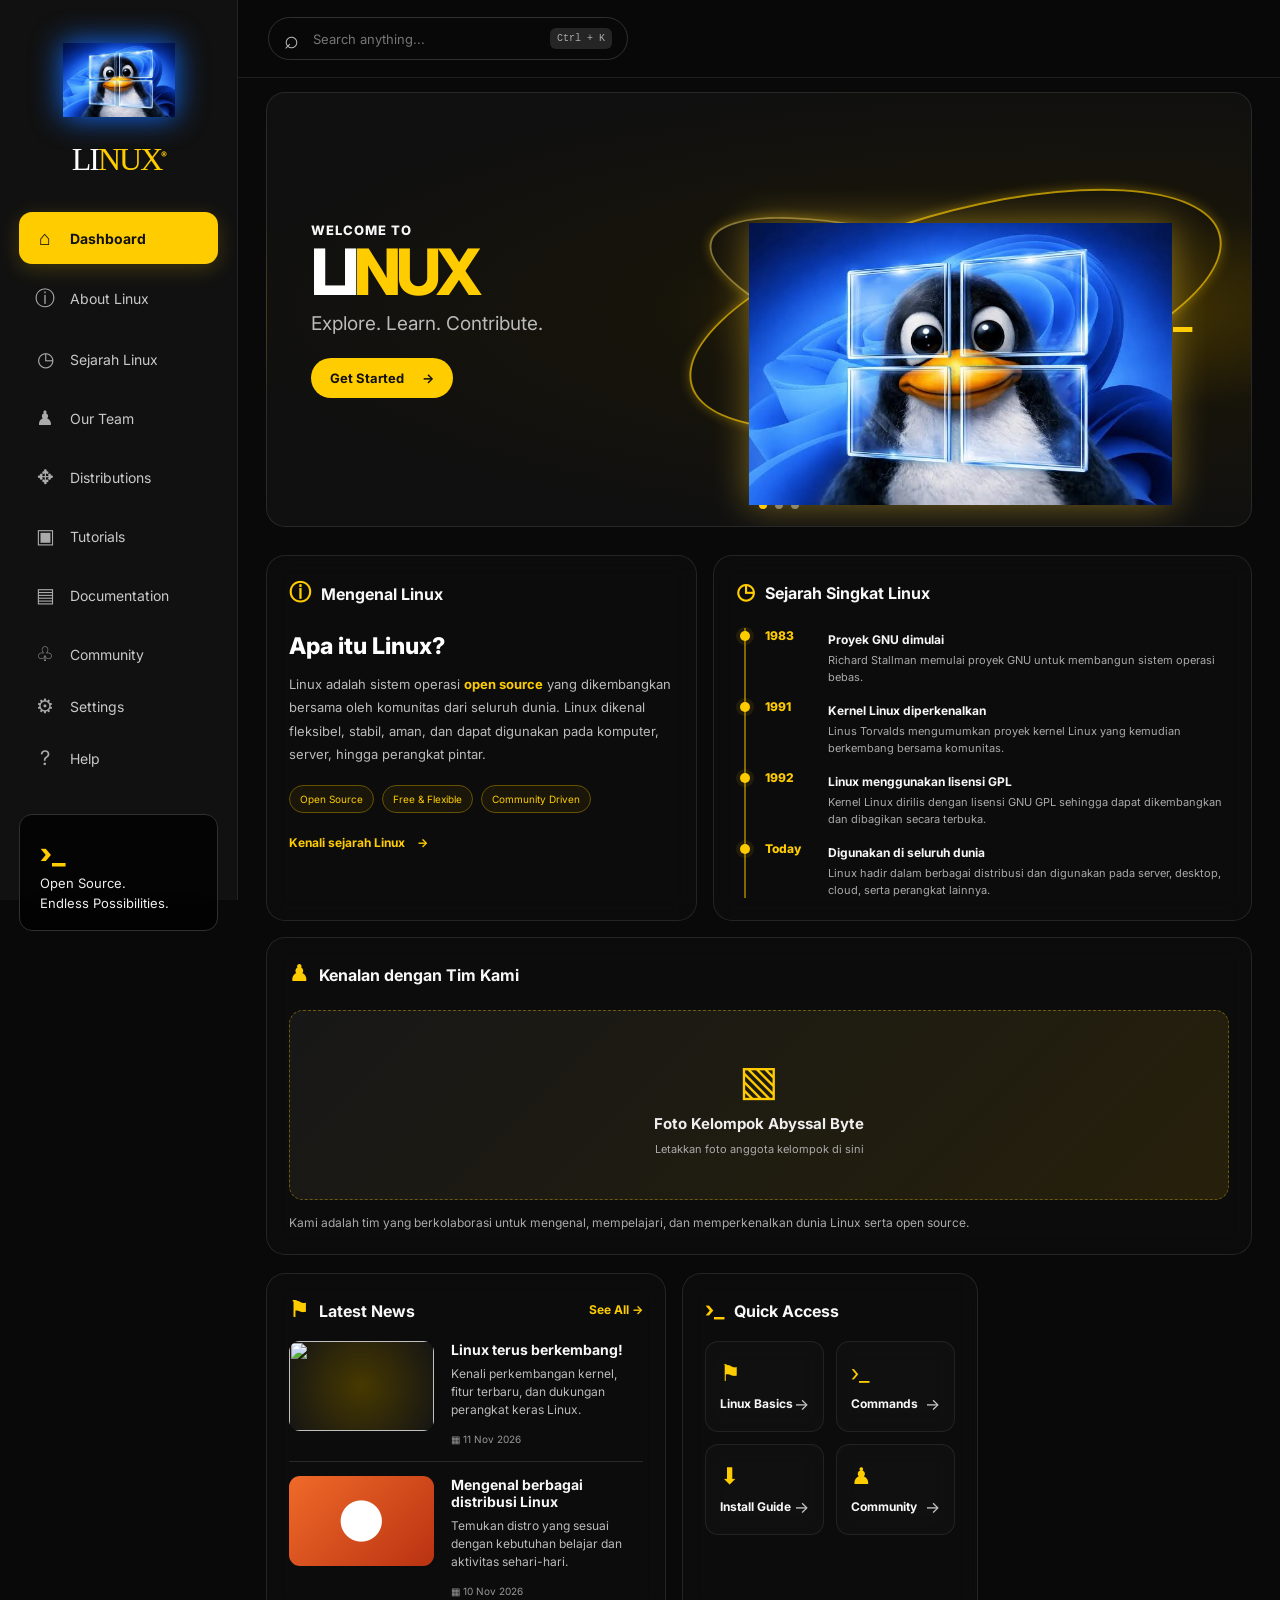
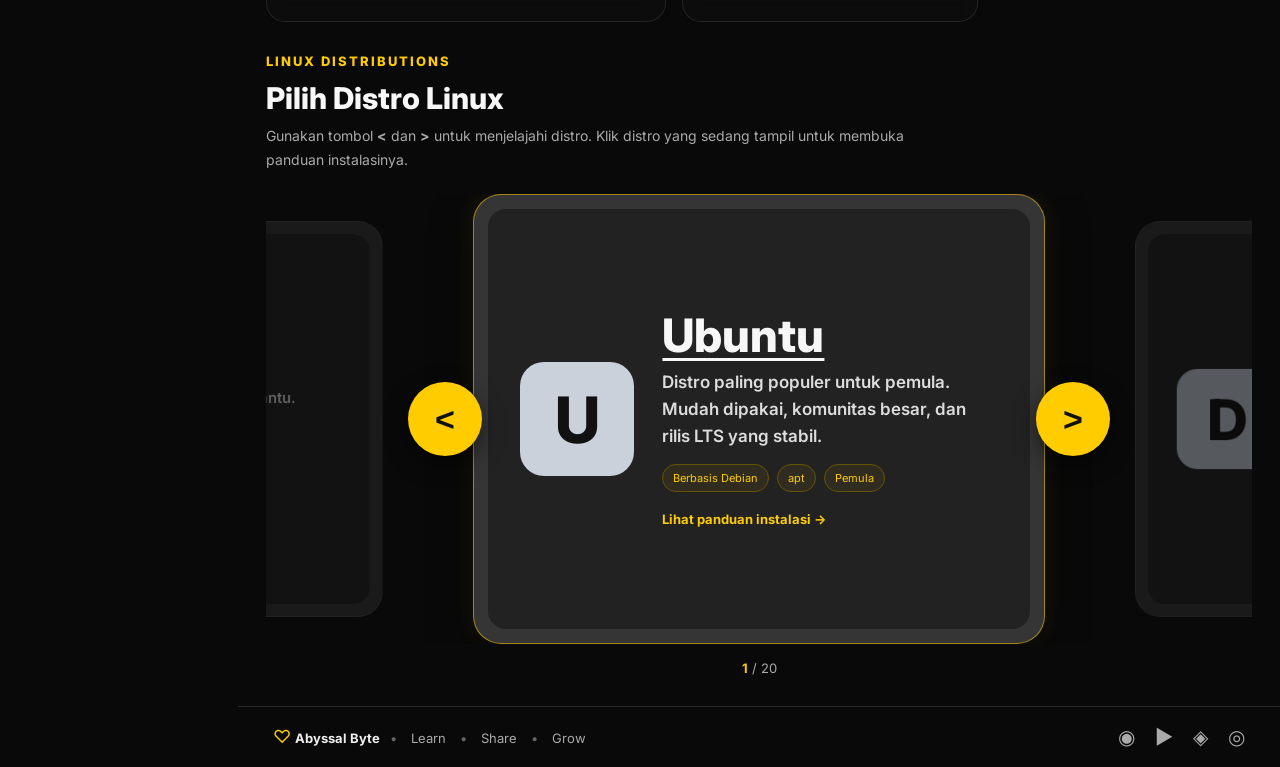
==== index.html @ f8d16d74 "Awalan dan Menambah section Linux Distribution" ====
<!DOCTYPE html>
<html lang="id">
<head>
  <meta charset="UTF-8" />
  <meta name="viewport" content="width=device-width, initial-scale=1.0" />
  <title>LINUX_ABYSSAL_BYTE</title>
  <link rel="preconnect" href="https://fonts.googleapis.com">
  <link rel="preconnect" href="https://fonts.gstatic.com" crossorigin>
  <link href="https://fonts.googleapis.com/css2?family=Inter:wght@400;500;600;700;800&display=swap" rel="stylesheet">
  <link rel="stylesheet" href="style.css" />
  <link rel="stylesheet" href="distros.css" />
</head>
<body>
  <aside class="sidebar" id="sidebar">
    <a class="brand" href="#">
      <img src="linux.jpg" alt="Logo penguin Linux" />
      <span class="logo-text">
    <b>LI</b><strong>NUX</strong><sup>®</sup>
</span>


    </a>

    <nav class="nav-menu">
      <a class="nav-link active" href="#dashboard"><span>⌂</span>Dashboard</a>
      <a class="nav-link" href="#about"><span>ⓘ</span>About Linux</a>
      <a class="nav-link" href="#history"><span>◷</span>Sejarah Linux</a>
      <a class="nav-link" href="#team"><span>♟</span>Our Team</a>
      <a class="nav-link" href="#distros"><span>✥</span>Distributions</a>
      <a class="nav-link" href="#tutorials"><span>▣</span>Tutorials</a>
      <a class="nav-link" href="#docs"><span>▤</span>Documentation</a>
      <a class="nav-link" href="#community"><span>♧</span>Community</a>
    </nav>

    <div class="sidebar-bottom">
      <a class="nav-link" href="#settings"><span>⚙</span>Settings</a>
      <a class="nav-link" href="#help"><span>?</span>Help</a>
      <div class="sidebar-note"><span class="terminal-mark">›_</span><br>Open Source.<br>Endless Possibilities.</div>
    </div>
  </aside>

  <main class="main-content" id="dashboard">
    <header class="topbar">
      <button class="menu-toggle" id="menuToggle" aria-label="Buka menu">☰</button>
      <label class="search-box">
        <span>⌕</span>
        <input id="searchInput" type="search" placeholder="Search anything..." />
        <kbd>Ctrl + K</kbd>
      </label>
    
    </header>

    <section class="hero-grid">
      <div class="hero-card">
        <div class="hero-copy">
          <p class="eyebrow">WELCOME TO</p>
          <h1><span>LI</span><em>NUX</em></h1>
          <p class="hero-subtitle">Explore. Learn. Contribute.</p>
          <a class="primary-button" href="#tutorials">Get Started <span>→</span></a>
        </div>
        <img class="hero-penguin" src="linux.jpg" alt="Maskot penguin Linux" />
        <div class="hero-orbit orbit-one"></div>
        <div class="hero-orbit orbit-two"></div>
        <span class="hero-terminal">›_</span>
        <div class="slider-dots"><i></i><i></i><i></i></div>
      </div>

 
    </section>

    


    <section class="about-grid" id="about">
      <article class="panel about-panel">
        <div class="panel-heading"><h2><span class="yellow-icon">ⓘ</span>Mengenal Linux</h2></div>
        <p class="section-lead">Apa itu Linux?</p>
        <p class="about-text">Linux adalah sistem operasi <b>open source</b> yang dikembangkan bersama oleh komunitas dari seluruh dunia. Linux dikenal fleksibel, stabil, aman, dan dapat digunakan pada komputer, server, hingga perangkat pintar.</p>
        <div class="about-tags"><span>Open Source</span><span>Free & Flexible</span><span>Community Driven</span></div>
        <a class="text-link" href="#history">Kenali sejarah Linux <b>→</b></a>
      </article>

      <article class="panel history-panel" id="history">
        <div class="panel-heading"><h2><span class="yellow-icon">◷</span>Sejarah Singkat Linux</h2></div>
        <div class="history-timeline">
          <div class="history-entry"><time>1983</time><div><b>Proyek GNU dimulai</b><p>Richard Stallman memulai proyek GNU untuk membangun sistem operasi bebas.</p></div></div>
          <div class="history-entry"><time>1991</time><div><b>Kernel Linux diperkenalkan</b><p>Linus Torvalds mengumumkan proyek kernel Linux yang kemudian berkembang bersama komunitas.</p></div></div>
          <div class="history-entry"><time>1992</time><div><b>Linux menggunakan lisensi GPL</b><p>Kernel Linux dirilis dengan lisensi GNU GPL sehingga dapat dikembangkan dan dibagikan secara terbuka.</p></div></div>
          <div class="history-entry"><time>Today</time><div><b>Digunakan di seluruh dunia</b><p>Linux hadir dalam berbagai distribusi dan digunakan pada server, desktop, cloud, serta perangkat lainnya.</p></div></div>
        </div>
      </article>

      <article class="panel team-panel" id="team">
        <div class="panel-heading"><h2><span class="yellow-icon">♟</span>Kenalan dengan Tim Kami</h2></div>
        <div class="team-photo-placeholder">
          <div class="photo-symbol">▧</div>
          <b>Foto Kelompok Abyssal Byte</b>
          <span>Letakkan foto anggota kelompok di sini</span>
        </div>
        <p class="team-caption">Kami adalah tim yang berkolaborasi untuk mengenal, mempelajari, dan memperkenalkan dunia Linux serta open source.</p>
      </article>
    </section>

    <section class="lower-grid">
      <article class="panel news-panel">
        <div class="panel-heading"><h2><span class="yellow-icon">⚑</span>Latest News</h2><a href="#news">See All →</a></div>
        <div class="news-item">
          <div class="news-thumb linux-thumb"><img src="assets/tux-logo.png" alt=""></div>
          <div><h3>Linux terus berkembang!</h3><p>Kenali perkembangan kernel, fitur terbaru, dan dukungan perangkat keras Linux.</p><small>▦ 11 Nov 2026</small></div>
        </div>
        <div class="news-item">
          <div class="news-thumb ubuntu-thumb"><span>●</span></div>
          <div><h3>Mengenal berbagai distribusi Linux</h3><p>Temukan distro yang sesuai dengan kebutuhan belajar dan aktivitas sehari-hari.</p><small>▦ 10 Nov 2026</small></div>
        </div>
      </article>

      <article class="panel quick-panel">
        <div class="panel-heading"><h2><span class="yellow-icon">›_</span>Quick Access</h2></div>
        <div class="quick-grid">
          <a class="quick-link" href="#tutorials"><span>⚑</span><b>Linux Basics</b><i>→</i></a>
          <a class="quick-link" href="#commands"><span>›_</span><b>Commands</b><i>→</i></a>
          <a class="quick-link" href="#distros"><span>⬇</span><b>Install Guide</b><i>→</i></a>
          <a class="quick-link" href="#community"><span>♟</span><b>Community</b><i>→</i></a>
        </div>
      </article>

    </section>

        <!-- ========== SECTION LINUX DISTRIBUTIONS (Frontend 3) ========== -->
    <section class="distro-section" id="distros">
      <div class="distro-heading">
        <p class="eyebrow">LINUX DISTRIBUTIONS</p>
        <h2>Pilih Distro Linux</h2>
        <p>Gunakan tombol <b>&lt;</b> dan <b>&gt;</b> untuk menjelajahi distro. Klik distro yang sedang tampil untuk membuka panduan instalasinya.</p>
      </div>

      <div class="carousel" id="distroCarousel" tabindex="0" aria-roledescription="carousel" aria-label="Daftar distro Linux">
        <div class="carousel-viewport" id="carouselViewport">
          <div class="carousel-track" id="carouselTrack"></div>
        </div>
        <button class="carousel-btn prev" id="prevBtn" aria-label="Distro sebelumnya">&lt;</button>
        <button class="carousel-btn next" id="nextBtn" aria-label="Distro berikutnya">&gt;</button>
      </div>
      <div class="carousel-counter" id="carouselCounter"></div>
    </section>

    <footer class="footer">
      <div><span>♡</span> <b>Abyssal Byte</b><i>•</i> Learn <i>•</i> Share <i>•</i> Grow</div>
      <div class="socials"><a href="#github" aria-label="GitHub">◉</a><a href="#video" aria-label="Video">▶</a><a href="#community" aria-label="Community">◈</a><a href="#web" aria-label="Website">◎</a></div>
    </footer>
  </main>
  <script src="script.js"></script>
  <script src="distros.js"></script>
</body>
</html>
---- style.css ----
/* =================================
   2. LOGO PENGUIN DAN LI NUX
   ================================= */

.brand {
    display: flex;
    align-items: center;
    flex-direction: column;
    gap: 8px;
    margin-bottom: 34px;
    text-decoration: none;
}

/* Mengatur gambar logo penguin */
.brand img {
    width: 112px;
    height: 112px;
    object-fit: contain;
    filter: drop-shadow(0 0 15px #126dff);
}

/* Mengatur tulisan LI NUX */
.logo-text {
    font-family: 'Princess Sofia', cursive;
    font-size: 45px;
    font-weight: 400;
    letter-spacing: 2px;
}

/* Warna tulisan LI */
.logo-text b {
    color: #ffffff;
    font-weight: 400;
}

/* Warna tulisan NUX */
.logo-text strong {
    color: #ffcc00;
    font-weight: 400;
}

/* Mengatur simbol registered */
.logo-text sup {
    font-family: 'Inter', sans-serif;
    font-size: 9px;
    color: #ffcc00;
}


/* =================================
   3. MENU NAVIGASI
   ================================= */

.nav-menu {
    display: grid;
    gap: 7px;
}

/* Tampilan setiap menu */
.nav-link {
    display: flex;
    align-items: center;
    gap: 15px;

    padding: 14px 16px;
    border-radius: 13px;

    color: #c9c9c9;
    font-size: 14px;
    text-decoration: none;

    /* Animasi saat kursor diarahkan */
    transition: all 0.3s ease;
}

/* Mengatur ikon navigasi */
.nav-link span {
    width: 20px;
    text-align: center;
    font-size: 20px;
    color: #aaaaaa;
}

/* Efek ketika menu disentuh kursor */
.nav-link:hover {
    background: rgba(255, 255, 255, 0.10);
    color: #ffffff;
    transform: translateX(4px);
}

/* Tampilan menu yang sedang aktif */
.nav-link.active {
    background: rgba(255, 204, 0, 0.88);
    color: #111111;
    font-weight: 700;

    /* Cahaya kuning pada menu aktif */
    box-shadow: 0 5px 20px rgba(255, 204, 0, 0.20);
}

/* Ikon pada menu aktif */
.nav-link.active span {
    color: #111111;
}


/* =================================
   4. BAGIAN BAWAH SIDEBAR
   ================================= */

.sidebar-bottom {
    margin-top: auto;
}

/* Kotak slogan sidebar */
.sidebar-note {
    margin-top: 30px;
    padding: 17px 20px;

    background: rgba(0, 0, 0, 0.75);
    backdrop-filter: blur(10px);
     border-right: 1px solid rgba(255, 255, 255, 0.08);
    border-radius: 13px;

    font-size: 13px;
    line-height: 1.5;
    color: #eeeeee;
}

/* Ikon terminal */
.terminal-mark {
    font-size: 28px;
    color: #ffcc00;
    font-weight: 800;
}


/* =================================
   5. TOP NAVBAR TRANSPARAN
   ================================= */

.topbar {
    height: 78px;

    display: flex;
    align-items: center;
    justify-content: space-between;

    padding: 0 30px;
    gap: 20px;

    /* Efek kaca transparan */
    background: rgba(10, 10, 10, 0.45);

    /* Efek blur */
    backdrop-filter: blur(15px);
    -webkit-backdrop-filter: blur(15px);

    /* Garis bawah tipis */
    border-bottom: 1px solid rgba(255, 255, 255, 0.10);

    /* Membuat navbar tetap di atas */
    position: sticky;
    top: 0;
    z-index: 4;
}


/* =================================
   6. TOMBOL MENU RESPONSIF
   ================================= */

.menu-toggle {
    display: none;
    background: transparent;
    color: white;
    border: none;
    font-size: 22px;
    cursor: pointer;
}


/* =================================
   7. RESPONSIVE UNTUK HP
   ================================= */

@media (max-width: 760px) {

    /* Sidebar tersembunyi sebelum tombol diklik */
    .sidebar {
        transform: translateX(-100%);
        transition: transform 0.3s ease;
    }

    /* Sidebar muncul ketika dibuka */
    .sidebar.open {
        transform: translateX(0);
    }

    /* Tombol menu muncul di layar kecil */
    .menu-toggle {
        display: block;
    }

    /* Navbar menyesuaikan ukuran HP */
    .topbar {
        padding: 0 16px;
        height: 68px;
    }
}

* {
  box-sizing: border-box;
}
:root {
  --yellow: #ffcc00;
  --yellow2: #ffd927;
  --bg: #090909;
  --panel: #171717;
  --line: #2b2b2b;
  --muted: #aaa;
  --white: #f7f7f7;
}
html {
  scroll-behavior: smooth;
}
body {
  margin: 0;
  background: var(--bg);
  color: var(--white);
  font-family: Inter, Arial, sans-serif;
  min-height: 100vh;
}
a {
  color: inherit;
  text-decoration: none;
}
.sidebar {
  width: 238px;
  position: fixed;
  inset: 0 auto 0 0;
  background: #111;
  border-right: 1px solid #242424;
  padding: 24px 19px;
  display: flex;
  flex-direction: column;
  z-index: 5;
}
.brand {
  display: flex;
  align-items: center;
  flex-direction: column;
  gap: 5px;
  margin-bottom: 34px;
}
.brand img {
  width: 112px;
  height: 112px;
  object-fit: contain;
  filter: drop-shadow(0 0 15px #126dff);
}
.brand span {
  font-size: 32px;
  font-weight: 800;
  letter-spacing: -2px;
}
.brand b {
  color: #fff;
}
.brand strong {
  color: var(--yellow);
}
.nav-menu {
  display: grid;
  gap: 7px;
}
.nav-link {
  display: flex;
  align-items: center;
  gap: 15px;
  padding: 14px 16px;
  border-radius: 13px;
  color: #c9c9c9;
  font-size: 14px;
  transition: 0.2s;
}
.nav-link span {
  width: 20px;
  text-align: center;
  font-size: 20px;
  color: #aaa;
}
.nav-link:hover {
  background: #242424;
  color: white;
}
.nav-link.active {
  background: var(--yellow);
  color: #111;
  font-weight: 700;
  box-shadow: 0 5px 20px #ffcc0033;
}
.nav-link.active span {
  color: #111;
}
.sidebar-bottom {
  margin-top: auto;
}
.sidebar-bottom .nav-link {
  padding-left: 16px;
}
.sidebar-note {
  margin-top: 30px;
  border: 1px solid #303030;
  border-radius: 13px;
  padding: 17px 20px;
  font-size: 13px;
  line-height: 1.5;
  color: #eee;
}
.terminal-mark {
  font-size: 28px;
  color: var(--yellow);
  font-weight: 800;
}
.main-content {
  margin-left: 238px;
  padding: 0 28px;
  max-width: 1800px;
}
.topbar {
  height: 78px;
  display: flex;
  align-items: center;
  justify-content: space-between;
  border-bottom: 1px solid #202020;
  margin: 0 -28px 14px;
  padding: 0 30px;
  gap: 20px;
}
.search-box {
  height: 43px;
  width: min(360px, 50%);
  border: 1px solid #303030;
  border-radius: 24px;
  display: flex;
  align-items: center;
  padding: 0 15px;
  gap: 12px;
  color: #bbb;
}
.search-box span {
  font-size: 25px;
}
.search-box input {
  background: none;
  border: 0;
  outline: 0;
  color: white;
  min-width: 0;
  flex: 1;
  font: inherit;
  font-size: 13px;
}
.search-box kbd {
  font-size: 10px;
  color: #aaa;
  background: #252525;
  padding: 5px 7px;
  border-radius: 6px;
}
.profile-area {
  display: flex;
  align-items: center;
  gap: 12px;
  font-size: 14px;
}
.notification {
  background: none;
  border: 0;
  color: #eee;
  font-size: 24px;
  position: relative;
}
.notification i {
  position: absolute;
  width: 8px;
  height: 8px;
  border-radius: 50%;
  background: var(--yellow);
  right: 1px;
  top: 2px;
}
.avatar {
  width: 39px;
  height: 39px;
  border-radius: 50%;
  background: #ddd;
  color: #555;
  display: grid;
  place-items: center;
  font-weight: 700;
}
.chevron {
  color: #aaa;
}
.menu-toggle {
  display: none;
  background: none;
  color: white;
  border: 0;
  font-size: 22px;
}
.hero-grid {
  display: grid;
  grid-template-columns: minmax(0, 2.1fr) minmax(300px, 0.9fr);
  gap: 16px;
}
.hero-card,
.panel,
.stat-card {
    background: rgba(15, 15, 15, 0.65);
    backdrop-filter: blur(12px);
    -webkit-backdrop-filter: blur(30px);

    border: 1px solid rgba(255, 255, 255, 0.10);
    border-radius: 19px;
    overflow: hidden;
    }
.hero-card {
  min-height: 290px;
  position: relative;
  display: flex;
  align-items: center;
  padding: 40px 44px;
  background: radial-gradient(
    ellipse at 80% 50%,
    #4d3b00 0,
    #17140a 34%,
    #101010 75%
  );
  isolation: isolate;
}
.hero-copy {
  position: relative;
  z-index: 2;
}
.eyebrow {
  font-size: 13px;
  font-weight: 800;
  letter-spacing: 1px;
  margin: 0 0 2px;
}
.hero-card h1 {
  font-size: clamp(48px, 5vw, 78px);
  letter-spacing: -5px;
  line-height: 1;
  margin: 0;
  font-weight: 800;
}
.hero-card h1 span {
  color: white;
}
.hero-card h1 em {
  font-style: normal;
  color: var(--yellow);
}
.hero-subtitle {
  color: #bbb;
  font-size: 19px;
  margin: 8px 0 23px;
}
.primary-button {
  display: inline-flex;
  gap: 18px;
  align-items: center;
  background: var(--yellow);
  color: #111;
  font-weight: 700;
  font-size: 13px;
  padding: 12px 19px;
  border-radius: 30px;
  transition: 0.2s;
}
.primary-button:hover {
  background: #ffe36a;
  transform: translateY(-2px);
}
.hero-penguin {
  position: absolute;
  z-index: 1;
  width: 43%;
  height: 95%;
  right: 8%;
  bottom: -10%;
  object-fit: contain;
  filter: drop-shadow(0 0 18px #ffcf3470);
}
.hero-orbit {
  position: absolute;
  border: 2px solid #ffcc00aa;
  border-radius: 50%;
  width: 56%;
  height: 45%;
  right: 2%;
  transform: rotate(-16deg);
  z-index: 0;
  box-shadow: 0 0 12px #ffcc0055;
}
.orbit-two {
  width: 48%;
  height: 30%;
  right: 8%;
  transform: rotate(17deg);
  border-color: #ffe36a77;
}
.hero-terminal {
  position: absolute;
  right: 6%;
  top: 45%;
  font-size: 40px;
  color: var(--yellow);
  font-weight: 800;
}
.slider-dots {
  position: absolute;
  bottom: 17px;
  left: 50%;
  display: flex;
  gap: 8px;
}
.slider-dots i {
  width: 8px;
  height: 8px;
  border-radius: 50%;
  background: #777;
}
.slider-dots i:first-child {
  background: var(--yellow);
}
.panel {
  padding: 22px;
}
.panel-heading {
  display: flex;
  align-items: center;
  justify-content: space-between;
  gap: 10px;
  margin-bottom: 24px;
}
.panel-heading h2 {
  font-size: 16px;
  margin: 0;
  font-weight: 700;
}
.panel-heading a {
  font-size: 12px;
  color: var(--yellow);
  font-weight: 700;
  white-space: nowrap;
}
.yellow-icon {
  color: var(--yellow);
  font-size: 22px;
  margin-right: 10px;
}
.progress-content {
  display: flex;
  align-items: center;
  justify-content: space-around;
  gap: 14px;
}
.progress-ring {
  width: 145px;
  height: 145px;
  border-radius: 50%;
  display: grid;
  place-items: center;
  background: conic-gradient(
    var(--yellow) calc(var(--progress) * 1%),
    #343434 0
  );
  position: relative;
  flex-shrink: 0;
}
.progress-ring:before {
  content: "";
  position: absolute;
  inset: 12px;
  background: #171717;
  border-radius: 50%;
}
.progress-ring span {
  z-index: 1;
  font-size: 33px;
  font-weight: 800;
}
.check-list {
  list-style: none;
  margin: 0;
  padding: 0;
  display: grid;
  gap: 16px;
  font-size: 12px;
  color: #ccc;
}
.check-list li:before {
  content: "";
  display: inline-block;
  width: 15px;
  height: 15px;
  border: 2px solid #666;
  border-radius: 5px;
  margin-right: 9px;
  vertical-align: -3px;
}
.check-list li.done:before {
  content: "✓";
  text-align: center;
  line-height: 15px;
  color: #111;
  background: var(--yellow);
  border-color: var(--yellow);
  font-weight: 800;
}
.stats-grid {
  display: grid;
  grid-template-columns: repeat(4, 1fr);
  gap: 16px;
  margin: 18px 0;
}
.stat-card {
  min-height: 108px;
  padding: 22px 24px;
  display: flex;
  align-items: center;
  gap: 20px;
  position: relative;
}
.stat-icon {
  font-size: 34px;
  color: var(--yellow);
  font-weight: 800;
  text-shadow: 0 0 15px #ffcc0055;
}
.stat-card strong {
  display: block;
  font-size: 28px;
}
.stat-card small {
  display: block;
  color: #bbb;
  font-size: 13px;
  margin-top: 3px;
}
.stat-watermark {
  position: absolute;
  right: 12px;
  font-size: 55px;
  color: #ffffff0d;
}
.lower-grid {
  display: grid;
  grid-template-columns: 1.55fr 1.15fr 1fr;
  gap: 16px;
}
.news-panel,
.quick-panel,
.events-panel {
  min-height: 300px;
}
.news-panel .panel-heading,
.quick-panel .panel-heading,
.events-panel .panel-heading {
  margin-bottom: 19px;
}
.news-item {
  display: grid;
  grid-template-columns: 145px 1fr;
  gap: 17px;
  padding: 0 0 14px;
  margin-bottom: 14px;
  border-bottom: 1px solid #292929;
}
.news-item:last-child {
  border: 0;
  margin-bottom: 0;
  padding-bottom: 0;
}
.news-thumb {
  height: 90px;
  border-radius: 11px;
  display: grid;
  place-items: center;
  overflow: hidden;
}
.linux-thumb {
  background: radial-gradient(circle, #473900, #141414);
}
.linux-thumb img {
  width: 100%;
  height: 100%;
  object-fit: contain;
}
.ubuntu-thumb {
  background: linear-gradient(135deg, #f06a29, #b93212);
  font-size: 55px;
  color: white;
}
.news-item h3 {
  font-size: 14px;
  margin: 0 0 7px;
}
.news-item p {
  font-size: 12px;
  line-height: 1.5;
  color: #bbb;
  margin: 0 0 8px;
}
.news-item small {
  font-size: 10px;
  color: #999;
}
.quick-grid {
  display: grid;
  grid-template-columns: 1fr 1fr;
  gap: 12px;
}
.quick-link {
  min-height: 91px;
  border: 1px solid #303030;
  border-radius: 13px;
  padding: 14px;
  display: grid;
  grid-template-columns: 1fr auto;
  align-items: center;
  background: #202020;
  transition: 0.2s;
}
.quick-link:hover {
  border-color: var(--yellow);
  transform: translateY(-2px);
}
.quick-link span {
  grid-column: 1/-1;
  color: var(--yellow);
  font-size: 23px;
}
.quick-link b {
  font-size: 12px;
}
.quick-link i {
  font-style: normal;
  color: #ccc;
}
.timeline {
  border-left: 2px solid var(--yellow);
  margin: 8px 0 0 9px;
  padding-left: 22px;
  display: grid;
  gap: 30px;
}
.event {
  position: relative;
  display: grid;
  gap: 8px;
  font-size: 13px;
  line-height: 1.5;
}
.event:before {
  content: "";
  position: absolute;
  left: -29px;
  top: 1px;
  width: 13px;
  height: 13px;
  border-radius: 50%;
  background: var(--yellow);
  box-shadow: 0 0 0 4px #ffcc001c;
}
.event time {
  color: #aaa;
}
.event b {
  font-weight: 500;
}
.footer {
  margin: 26px -28px 0;
  border-top: 1px solid #292929;
  padding: 18px 35px;
  display: flex;
  justify-content: space-between;
  align-items: center;
  color: #aaa;
  font-size: 13px;
}
.footer span {
  color: var(--yellow);
  font-size: 18px;
}
.footer b {
  color: #eee;
}
.footer i {
  font-style: normal;
  margin: 0 10px;
  color: #666;
}
.socials {
  display: flex;
  gap: 20px;
  font-size: 20px;
  color: #aaa;
}
.socials a:hover {
  color: var(--yellow);
}
@media (max-width: 1150px) {
  .hero-grid {
    grid-template-columns: 1fr;
  }
  .progress-content {
    justify-content: flex-start;
    gap: 45px;
  }
  .lower-grid {
    grid-template-columns: 1fr 1fr;
  }
  .news-panel {
    grid-column: 1/-1;
  }
  .stats-grid {
    grid-template-columns: repeat(2, 1fr);
  }
}
@media (max-width: 760px) {
  .sidebar {
    transform: translateX(-100%);
    transition: 0.25s;
    box-shadow: 15px 0 35px #0008;
  }
  .sidebar.open {
    transform: translateX(0);
  }
  .main-content {
    margin-left: 0;
    padding: 0 15px;
  }
  .topbar {
    margin: 0 -15px 14px;
    padding: 0 16px;
    height: 68px;
  }
  .menu-toggle {
    display: block;
  }
  .search-box {
    width: auto;
    flex: 1;
  }
  .search-box kbd {
    display: none;
  }
  .profile-area {
    gap: 7px;
  }
  .profile-area > span:not(.chevron) {
    display: none;
  }
  .avatar {
    width: 33px;
    height: 33px;
  }
  .hero-card {
    padding: 30px 24px;
    min-height: 260px;
  }
  .hero-card h1 {
    font-size: 54px;
  }
  .hero-subtitle {
    font-size: 14px;
  }
  .hero-penguin {
    width: 48%;
    right: -2%;
    opacity: 0.8;
  }
  .hero-terminal {
    display: none;
  }
  .progress-content {
    justify-content: space-around;
    gap: 10px;
  }
  .progress-ring {
    width: 115px;
    height: 115px;
  }
  .progress-ring span {
    font-size: 26px;
  }
  .check-list {
    font-size: 11px;
    gap: 13px;
  }
  .stats-grid {
    gap: 10px;
  }
  .stat-card {
    padding: 15px;
    gap: 12px;
    min-height: 90px;
  }
  .stat-card strong {
    font-size: 22px;
  }
  .stat-icon {
    font-size: 26px;
  }
  .stat-watermark {
    display: none;
  }
  .lower-grid {
    grid-template-columns: 1fr;
  }
  .news-panel {
    grid-column: auto;
  }
  .footer {
    margin-left: -15px;
    margin-right: -15px;
    padding: 16px;
    gap: 12px;
    flex-wrap: wrap;
  }
  .news-item {
    grid-template-columns: 110px 1fr;
  }
  .news-thumb {
    height: 82px;
  }
}
@media (max-width: 420px) {
  .hero-penguin {
    opacity: 0.35;
    width: 60%;
  }
  .hero-card h1 {
    font-size: 48px;
  }
  .stats-grid {
    grid-template-columns: 1fr 1fr;
  }
  .stat-card {
    gap: 8px;
  }
  .stat-card small {
    font-size: 10px;
  }
  .panel {
    padding: 17px;
  }
  .progress-content {
    flex-direction: column;
  }
  .check-list {
    grid-template-columns: 1fr 1fr;
  }
  .news-item {
    grid-template-columns: 90px 1fr;
  }
  .news-item p {
    font-size: 11px;
  }
}

.about-grid {
  display: grid;
  grid-template-columns: 1fr 1.25fr;
  gap: 16px;
  margin: 18px 0;
}
.about-panel,
.history-panel,
.team-panel {
  min-height: 250px;
}
.section-lead {
  font-size: 23px;
  font-weight: 800;
  margin: 3px 0 10px;
  color: white;
}
.about-text {
  font-size: 13px;
  line-height: 1.8;
  color: #bbb;
  max-width: 650px;
}
.about-text b {
  color: var(--yellow);
}
.about-tags {
  display: flex;
  flex-wrap: wrap;
  gap: 8px;
  margin: 18px 0;
}
.about-tags span {
  font-size: 10px;
  color: var(--yellow);
  border: 1px solid #665300;
  background: #ffcc0010;
  border-radius: 20px;
  padding: 7px 10px;
}
.text-link {
  display: inline-flex;
  gap: 12px;
  color: var(--yellow);
  font-size: 12px;
  font-weight: 700;
  margin-top: 3px;
}
.history-timeline {
  border-left: 2px solid #806700;
  margin: 5px 0 0 8px;
  padding-left: 19px;
  display: grid;
  gap: 14px;
}
.history-entry {
  position: relative;
  display: grid;
  grid-template-columns: 55px 1fr;
  gap: 8px;
}
.history-entry:before {
  content: "";
  position: absolute;
  left: -25px;
  top: 3px;
  width: 10px;
  height: 10px;
  background: var(--yellow);
  border-radius: 50%;
  box-shadow: 0 0 0 4px #ffcc0018;
}
.history-entry time {
  font-size: 12px;
  color: var(--yellow);
  font-weight: 800;
}
.history-entry b {
  font-size: 12px;
}
.history-entry p {
  font-size: 11px;
  color: #aaa;
  line-height: 1.5;
  margin: 4px 0 0;
}
.team-panel {
  grid-column: 1/-1;
}
.team-photo-placeholder {
  min-height: 190px;
  border: 1px dashed #6b590d;
  border-radius: 14px;
  background: linear-gradient(135deg, #171717, #26200b);
  display: flex;
  flex-direction: column;
  justify-content: center;
  align-items: center;
  gap: 9px;
  text-align: center;
  color: #eee;
  padding: 20px;
}
.photo-symbol {
  font-size: 42px;
  color: var(--yellow);
}
.team-photo-placeholder b {
  font-size: 15px;
}
.team-photo-placeholder span {
  font-size: 11px;
  color: #aaa;
}
.team-caption {
  font-size: 12px;
  color: #aaa;
  line-height: 1.6;
  margin: 13px 0 0;
}
@media (max-width: 1150px) {
  .about-grid {
    grid-template-columns: 1fr;
  }
  .team-panel {
    grid-column: auto;
  }
}

/* ==============================
   LINUX INTRODUCTION DASHBOARD
============================== */

.hero-grid {
    display: block;
    margin-bottom: 28px;
}

.hero-card {
    min-height: 435px;
    width: 100%;
}

/* Introduction Heading */
.linux-intro {
    margin: 28px 0 35px;
}

.intro-heading {
    margin-bottom: 22px;
}

.intro-heading .eyebrow {
    color: #ffcc00;
    font-size: 13px;
    font-weight: 800;
    letter-spacing: 2px;
    margin-bottom: 10px;
}

.intro-heading h2 {
    color: #ffffff;
    font-size: 27px;
    font-weight: 800;
    margin-bottom: 10px;
}

.intro-heading > p:last-child {
    color: #aaa;
    font-size: 15px;
    line-height: 1.7;
}

/* Feature Cards */
.linux-feature-grid {
    display: grid;
    grid-template-columns: repeat(3, 1fr);
    gap: 22px;
}

.linux-feature-card {
    background: linear-gradient(145deg, #191919, #101010);
    border: 1px solid #303030;
    border-radius: 20px;
    padding: 27px;
    transition: .3s ease;
}

.linux-feature-card:hover {
    border-color: #ffcc00;
    transform: translateY(-6px);
    box-shadow: 0 10px 30px rgba(255, 204, 0, .08);
}

.feature-icon {
    width: 48px;
    height: 48px;
    display: flex;
    align-items: center;
    justify-content: center;
    background: rgba(255, 204, 0, .12);
    color: #ffcc00;
    font-size: 26px;
    border-radius: 12px;
    margin-bottom: 20px;
}

.linux-feature-card h3 {
    color: #fff;
    font-size: 19px;
    margin-bottom: 12px;
}

.linux-feature-card p {
    color: #aaa;
    font-size: 14px;
    line-height: 1.8;
    min-height: 100px;
}

.linux-feature-card a {
    display: inline-block;
    margin-top: 15px;
    color: #ffcc00;
    font-size: 14px;
    font-weight: 700;
    text-decoration: none;
}

.linux-feature-card a:hover {
    color: #fff;
}

/* Responsive */
@media (max-width: 900px) {
    .linux-feature-grid {
        grid-template-columns: repeat(2, 1fr);
    }
}

@media (max-width: 600px) {
    .linux-feature-grid {
        grid-template-columns: 1fr;
    }

    .intro-heading h2 {
        font-size: 22px;
    }

    .linux-feature-card p {
        min-height: auto;
    }
}

/* =================================
   CARD HOVER ANIMATION
   ================================= */

/* Animasi saat kursor diarahkan ke kolom */
.hero-card:hover,
.panel:hover,
.stat-card:hover {
    transform: translateY(-8px);

    border-color: rgba(255, 204, 0, 0.45);

    box-shadow:
        0 15px 35px rgba(0, 0, 0, 0.5),
        0 0 20px rgba(255, 204, 0, 0.08);
}

/* Animasi kemunculan kolom */
@keyframes cardAppear {
    from {
        opacity: 0;
    }

    to {
        opacity: 1;
    }
}

.hero-card,
.panel,
.stat-card {
    animation: cardAppear 0.8s ease both;
}

/* Animasi khusus tombol kecil */
.quick-link {
    background: rgba(20, 20, 20, 0.55);
    backdrop-filter: blur(12px);
    border: 1px solid rgba(255, 255, 255, 0.08);

    transition: all 1s ease;
}

.quick-link:hover {
    transform: translateY(-6px) scale(1.02);
    border-color: #ffcc00;

    box-shadow:
        0 10px 25px rgba(0, 0, 0, 0.4),
        0 0 15px rgba(255, 204, 0, 0.10);
}
---- distros.css ----
/* =========================================
   DISTROS.CSS - Frontend Developer 3
   Semua class diawali .distro- / .carousel-
   agar tidak bentrok dengan style.css
   ========================================= */

.distro-section {
  margin: 28px 0 30px;
  /* supaya judul tidak tertutup topbar saat lompat dari sidebar */
  scroll-margin-top: 90px;
}

.distro-heading {
  margin: 22px 0 22px;
}

.distro-heading .eyebrow {
  color: var(--yellow);
  font-size: 13px;
  font-weight: 800;
  letter-spacing: 2px;
  margin: 0 0 8px;
}

.distro-heading h2 {
  font-size: 30px;
  font-weight: 800;
  margin: 0 0 8px;
}

.distro-heading p {
  color: #aaa;
  font-size: 14px;
  line-height: 1.7;
  margin: 0;
  max-width: 640px;
}

/* ---------- Carousel ---------- */

.carousel {
  --card-w: clamp(300px, 58%, 780px);
  --gap: 56px;
  position: relative;
  height: max(50vh, 320px);
  outline: none;
}

.carousel:focus-visible {
  outline: 2px dashed var(--yellow);
  outline-offset: 6px;
  border-radius: 20px;
}

.carousel-viewport {
  height: 100%;
  overflow: hidden;
  /* Gerak vertikal tetap menggulir halaman */
  touch-action: pan-y;
}

.carousel-track {
  position: relative;
  display: flex;
  align-items: center;
  gap: var(--gap);
  height: 100%;
  transition: transform 0.55s cubic-bezier(0.22, 0.8, 0.3, 1);
  will-change: transform;
}

/* Dipakai saat loncat diam-diam dari card duplikat ke card asli (looping) */
.carousel.no-anim .carousel-track,
.carousel.no-anim .distro-card {
  transition: none;
}

/* ---------- Card ---------- */

.distro-card {
  flex: 0 0 var(--card-w);
  height: 100%;
  padding: 14px;
  border-radius: 28px;
  background: rgba(90, 90, 92, 0.55);
  border: 1px solid rgba(255, 255, 255, 0.1);
  opacity: 0.4;
  transform: scale(0.88);
  transition: transform 0.5s ease, opacity 0.5s ease, border-color 0.3s ease,
    box-shadow 0.3s ease;
  cursor: pointer;
}

.distro-card.is-active {
  opacity: 1;
  transform: scale(1);
  border-color: rgba(255, 204, 0, 0.55);
  box-shadow: 0 15px 40px rgba(0, 0, 0, 0.5), 0 0 25px rgba(255, 204, 0, 0.1);
  cursor: default;
}

.distro-inner {
  height: 100%;
  display: flex;
  align-items: center;
  gap: 28px;
  padding: 28px 32px;
  border-radius: 18px;
  background: #222;
}

/* Hanya card aktif yang bisa diklik menuju halaman instalasi */
.distro-link {
  display: contents;
  color: inherit;
  pointer-events: none;
}

.distro-card.is-active .distro-link {
  pointer-events: auto;
}

.distro-logo {
  position: relative;
  flex: 0 0 auto;
  width: clamp(90px, 24%, 190px);
  aspect-ratio: 1;
  border-radius: 24px;
  background: #cad1db;
  color: #111;
  display: grid;
  place-items: center;
  overflow: hidden;
  transition: transform 0.3s ease;
}

.distro-logo img {
  position: absolute;
  inset: 12%;
  width: 76%;
  height: 76%;
  object-fit: contain;
}

.distro-logo .distro-initial {
  font-size: clamp(36px, 5vw, 68px);
  font-weight: 800;
}

.distro-text {
  min-width: 0;
}

.distro-name {
  margin: 0 0 8px;
  font-size: clamp(26px, 3.6vw, 48px);
  font-weight: 800;
  line-height: 1.1;
  text-decoration: underline;
  text-decoration-thickness: 3px;
  text-underline-offset: 6px;
  transition: color 0.2s ease;
}

.distro-desc {
  margin: 0 0 14px;
  font-size: clamp(13px, 1.4vw, 17px);
  font-weight: 600;
  line-height: 1.6;
  color: #ddd;
}

.distro-tags {
  display: flex;
  flex-wrap: wrap;
  gap: 8px;
  margin-bottom: 16px;
}

.distro-tags span {
  font-size: 11px;
  color: var(--yellow);
  border: 1px solid #665300;
  background: #ffcc0010;
  border-radius: 20px;
  padding: 6px 10px;
}

.distro-cta {
  font-size: 13px;
  font-weight: 700;
  color: var(--yellow);
}

.distro-card.is-active:hover .distro-name {
  color: var(--yellow);
}

.distro-card.is-active:hover .distro-logo {
  transform: scale(1.05);
}

/* ---------- Tombol < > ---------- */

.carousel-btn {
  position: absolute;
  top: 50%;
  z-index: 3;
  width: 74px;
  height: 74px;
  margin-top: -37px;
  border-radius: 50%;
  border: 0;
  background: var(--yellow);
  color: #111;
  font-size: 34px;
  font-weight: 700;
  line-height: 1;
  cursor: pointer;
  box-shadow: 0 8px 22px rgba(0, 0, 0, 0.5);
  transition: transform 0.2s ease, background 0.2s ease, opacity 0.2s ease;
}

.carousel-btn:hover:not(:disabled) {
  background: #ffe36a;
  transform: scale(1.08);
}

.carousel-btn:disabled {
  opacity: 0.3;
  cursor: not-allowed;
}

.carousel-btn.prev {
  left: calc(50% - var(--card-w) / 2 - 37px - var(--gap) / 2);
}

.carousel-btn.next {
  right: calc(50% - var(--card-w) / 2 - 37px - var(--gap) / 2);
}

/* ---------- Indikator ---------- */

.carousel-counter {
  text-align: center;
  margin-top: 16px;
  font-size: 13px;
  color: #aaa;
}

.carousel-counter b {
  color: var(--yellow);
}

/* ---------- Responsive ---------- */

@media (max-width: 760px) {
  .carousel {
    --card-w: 82%;
    --gap: 24px;
    height: max(58vh, 420px);
  }

  .distro-inner {
    flex-direction: column;
    justify-content: center;
    text-align: center;
    gap: 16px;
    padding: 20px;
  }

  .distro-logo {
    width: 96px;
  }

  .distro-tags {
    justify-content: center;
  }

  .carousel-btn {
    width: 52px;
    height: 52px;
    margin-top: -26px;
    font-size: 24px;
  }

  .carousel-btn.prev {
    left: 4px;
  }

  .carousel-btn.next {
    right: 4px;
  }
}
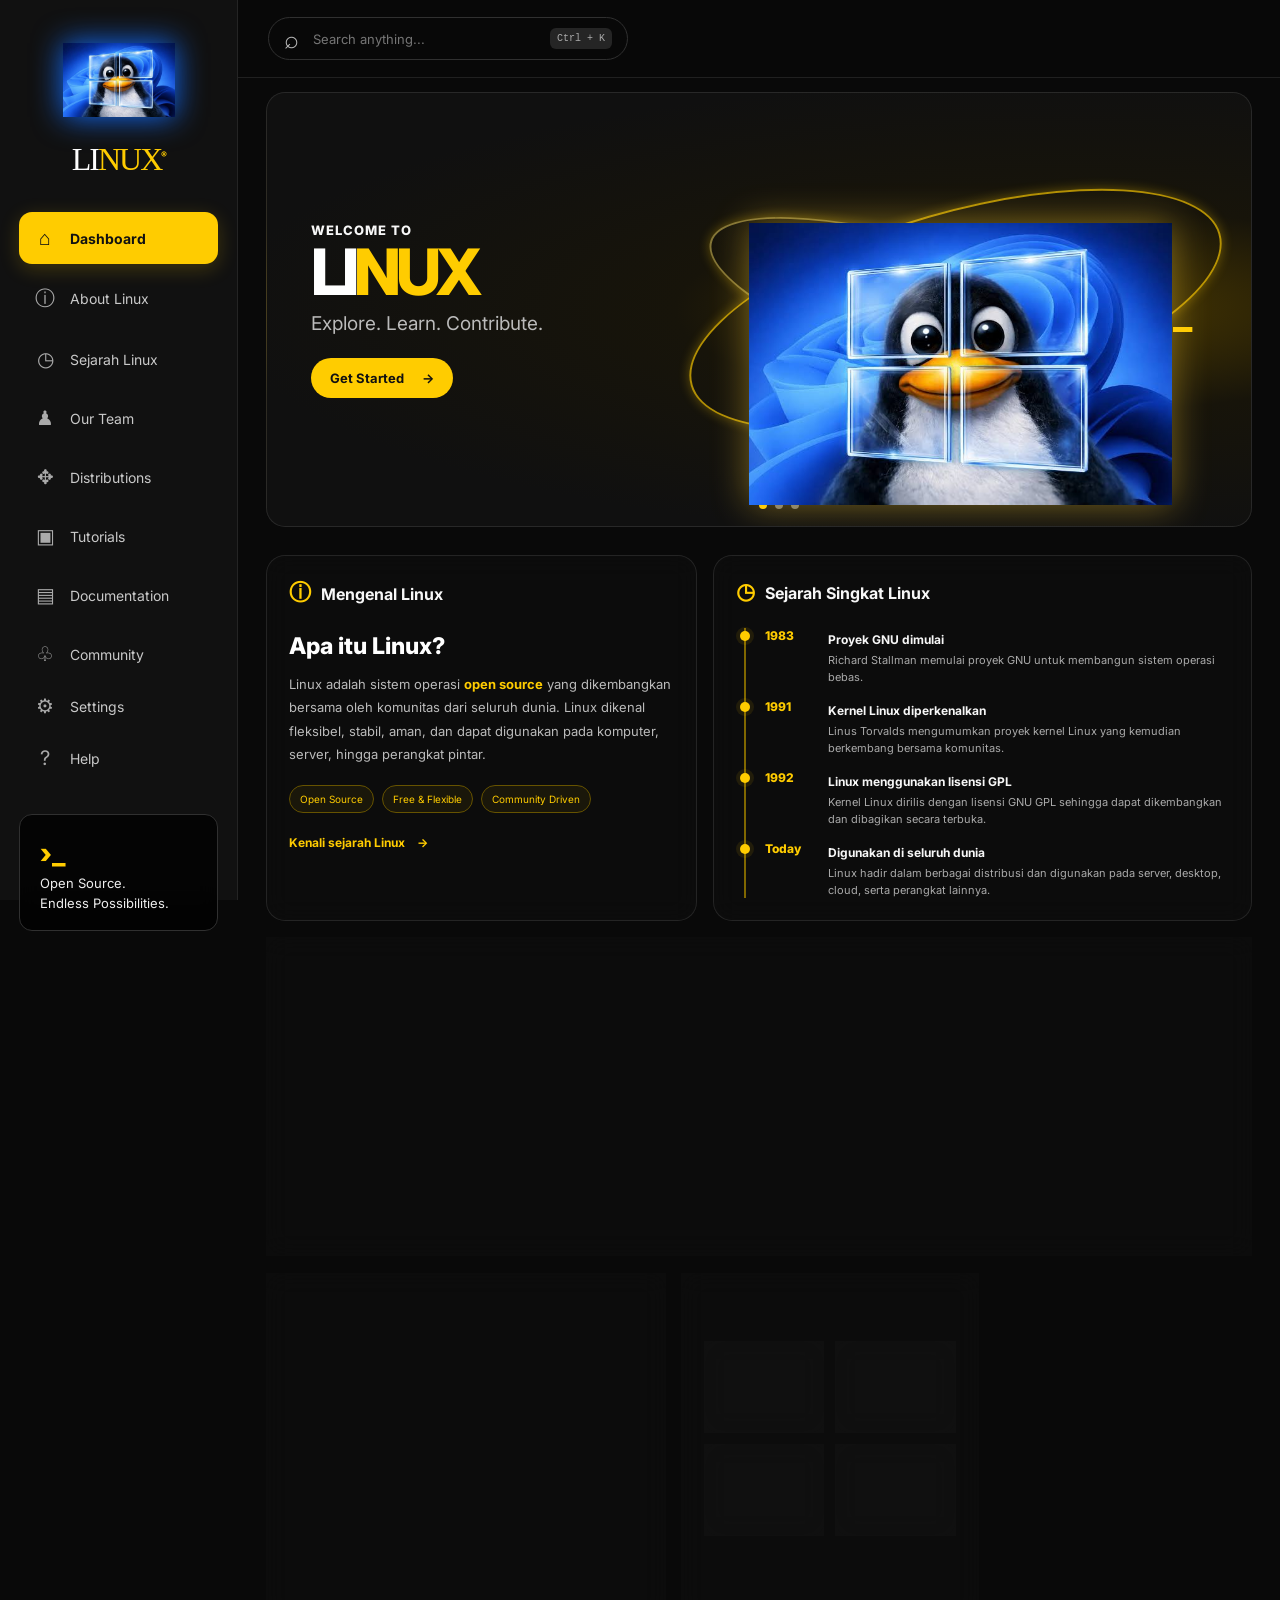
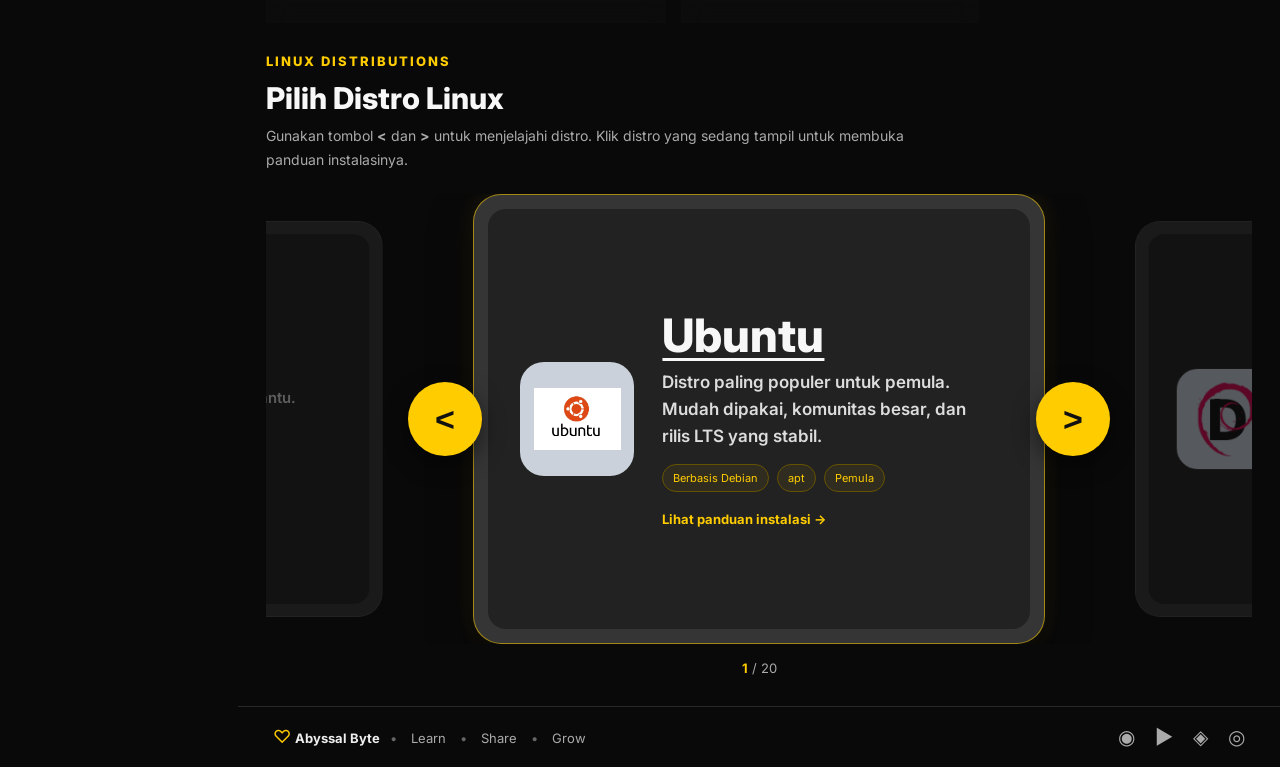
==== commit fc65e65e: "ubah aset gambar" ====
--- a/index.html
+++ b/index.html
@@ -14,7 +14,7 @@
 <body>
   <aside class="sidebar" id="sidebar">
     <a class="brand" href="#">
-      <img src="linux.jpg" alt="Logo penguin Linux" />
+      <img src="assets/linux.jpg" alt="Logo penguin Linux" />
       <span class="logo-text">
     <b>LI</b><strong>NUX</strong><sup>®</sup>
 </span>
@@ -59,7 +59,7 @@
           <p class="hero-subtitle">Explore. Learn. Contribute.</p>
           <a class="primary-button" href="#tutorials">Get Started <span>→</span></a>
         </div>
-        <img class="hero-penguin" src="linux.jpg" alt="Maskot penguin Linux" />
+        <img class="hero-penguin" src="assets/linux.jpg" alt="Maskot penguin Linux" />
         <div class="hero-orbit orbit-one"></div>
         <div class="hero-orbit orbit-two"></div>
         <span class="hero-terminal">›_</span>
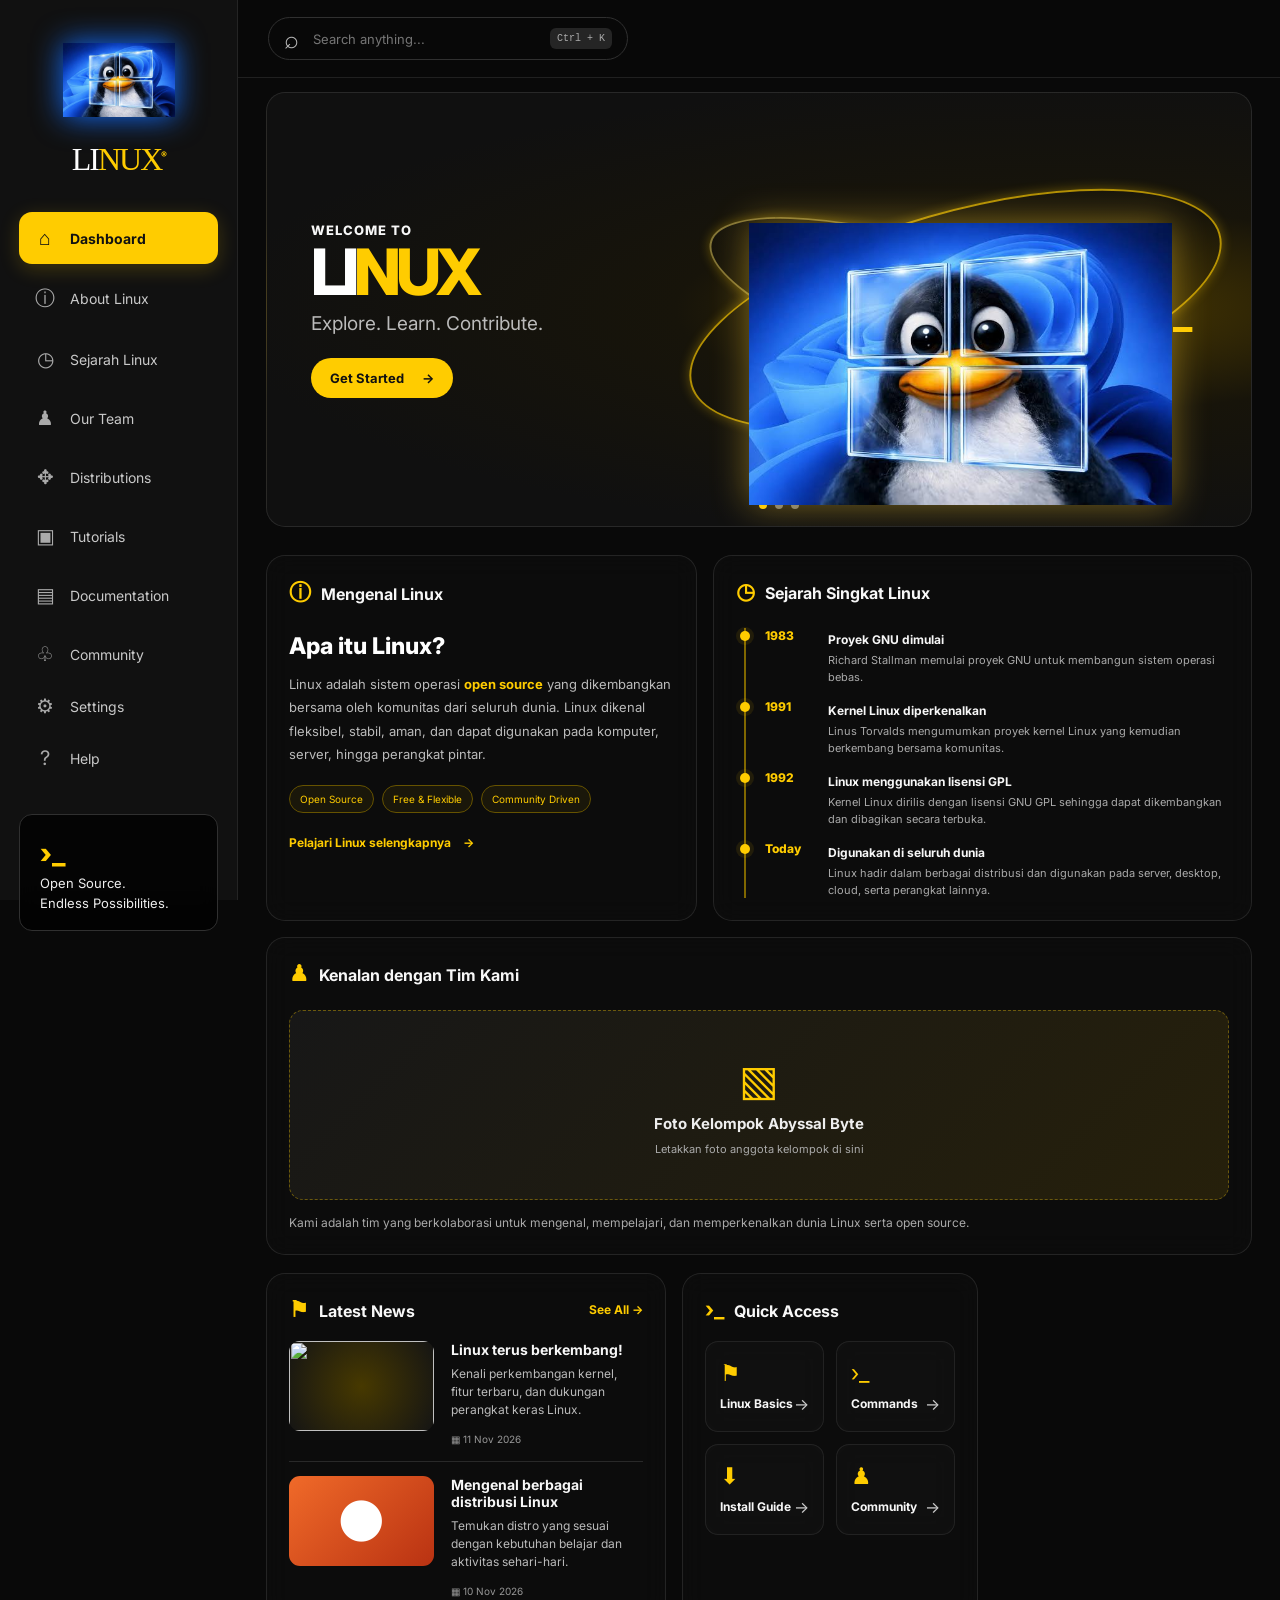
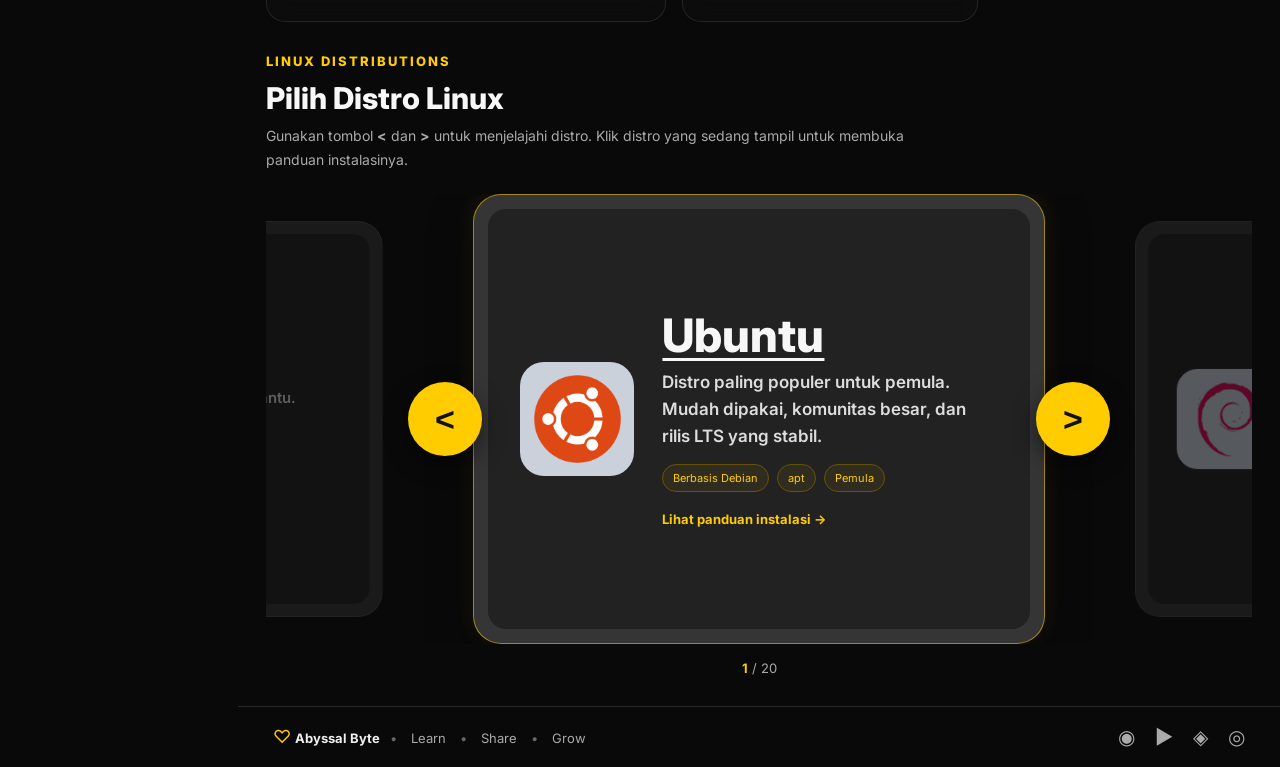
==== commit d7df20f8: "Tambah halaman About Linux (about.html) Halaman About Linux (Frontend 2) berisi: - Pengertian Linux" ====
--- a/index.html
+++ b/index.html
@@ -24,8 +24,8 @@
 
     <nav class="nav-menu">
       <a class="nav-link active" href="#dashboard"><span>⌂</span>Dashboard</a>
-      <a class="nav-link" href="#about"><span>ⓘ</span>About Linux</a>
-      <a class="nav-link" href="#history"><span>◷</span>Sejarah Linux</a>
+      <a class="nav-link" href="about.html"><span>ⓘ</span>About Linux</a>
+      <a class="nav-link" href="about.html#sejarah"><span>◷</span>Sejarah Linux</a>
       <a class="nav-link" href="#team"><span>♟</span>Our Team</a>
       <a class="nav-link" href="#distros"><span>✥</span>Distributions</a>
       <a class="nav-link" href="#tutorials"><span>▣</span>Tutorials</a>
@@ -78,7 +78,7 @@
         <p class="section-lead">Apa itu Linux?</p>
         <p class="about-text">Linux adalah sistem operasi <b>open source</b> yang dikembangkan bersama oleh komunitas dari seluruh dunia. Linux dikenal fleksibel, stabil, aman, dan dapat digunakan pada komputer, server, hingga perangkat pintar.</p>
         <div class="about-tags"><span>Open Source</span><span>Free & Flexible</span><span>Community Driven</span></div>
-        <a class="text-link" href="#history">Kenali sejarah Linux <b>→</b></a>
+        <a class="text-link" href="about.html">Pelajari Linux selengkapnya <b>→</b></a>
       </article>
 
       <article class="panel history-panel" id="history">
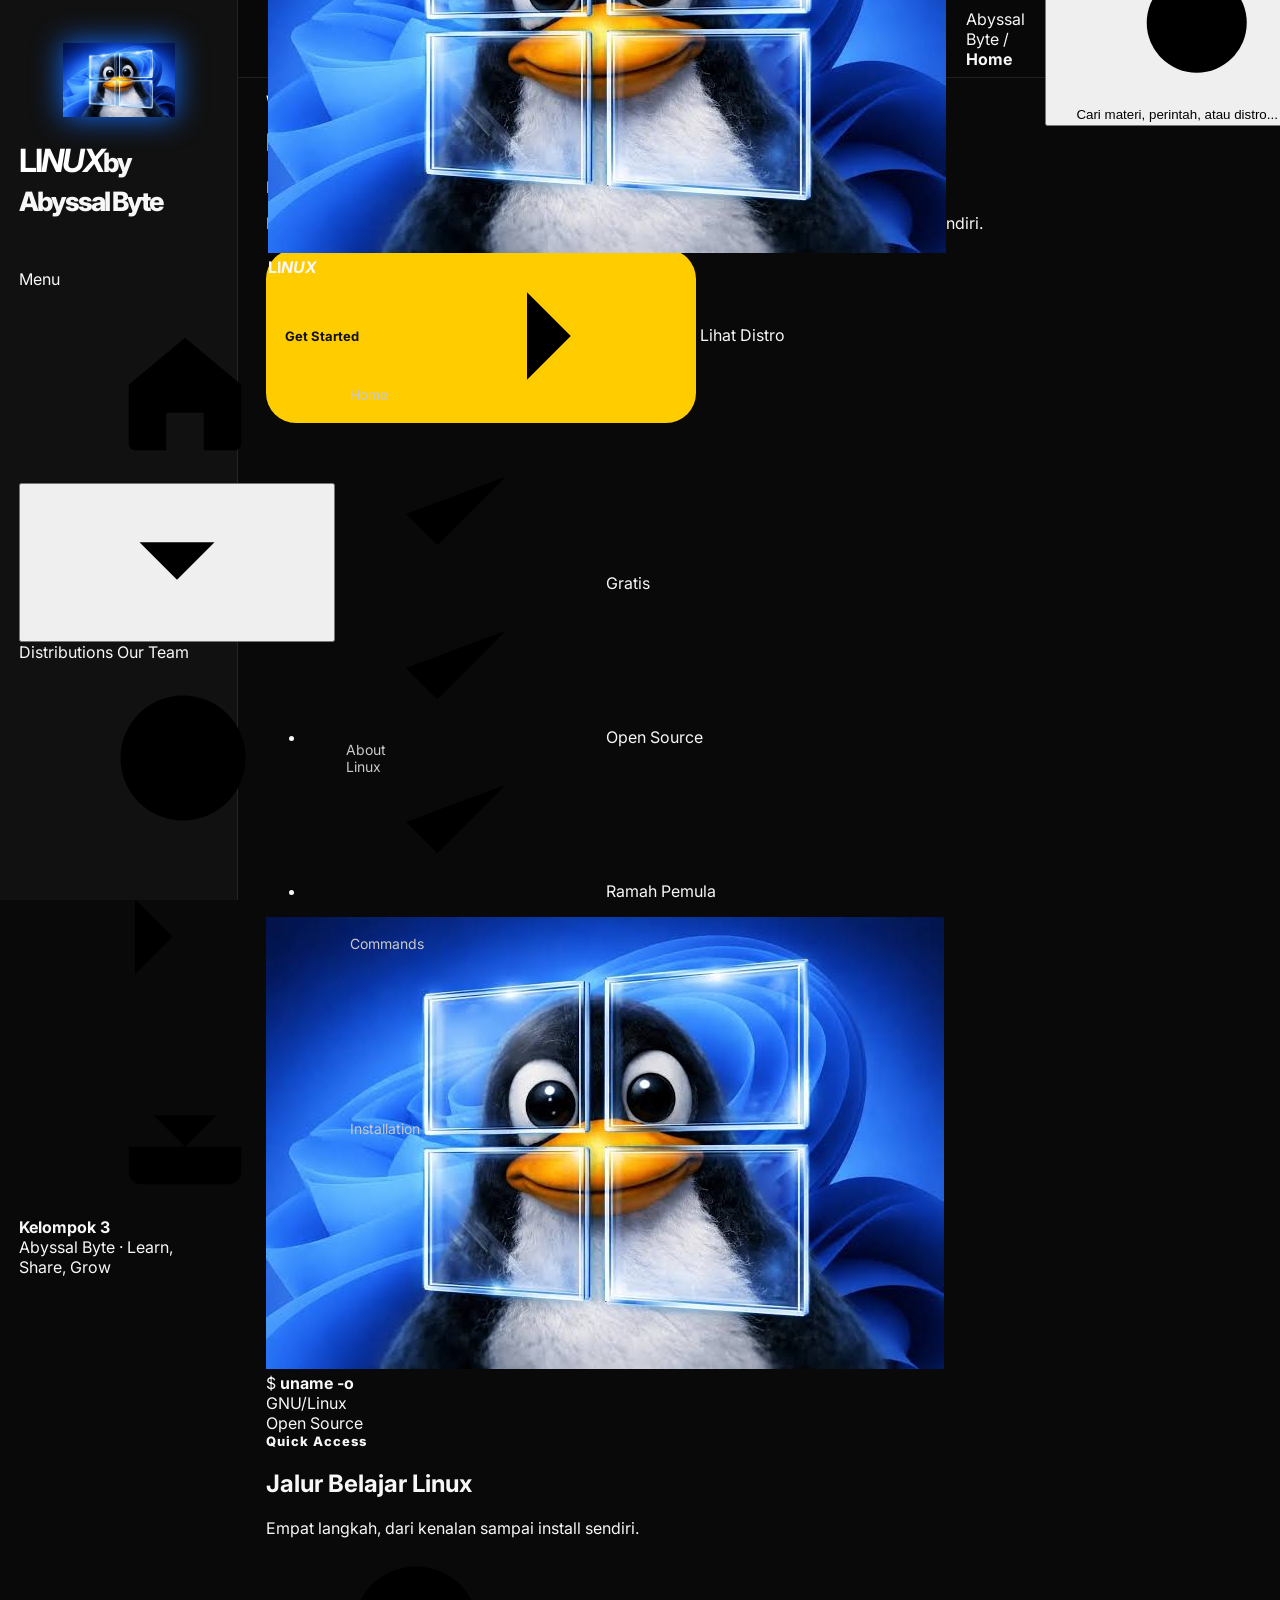
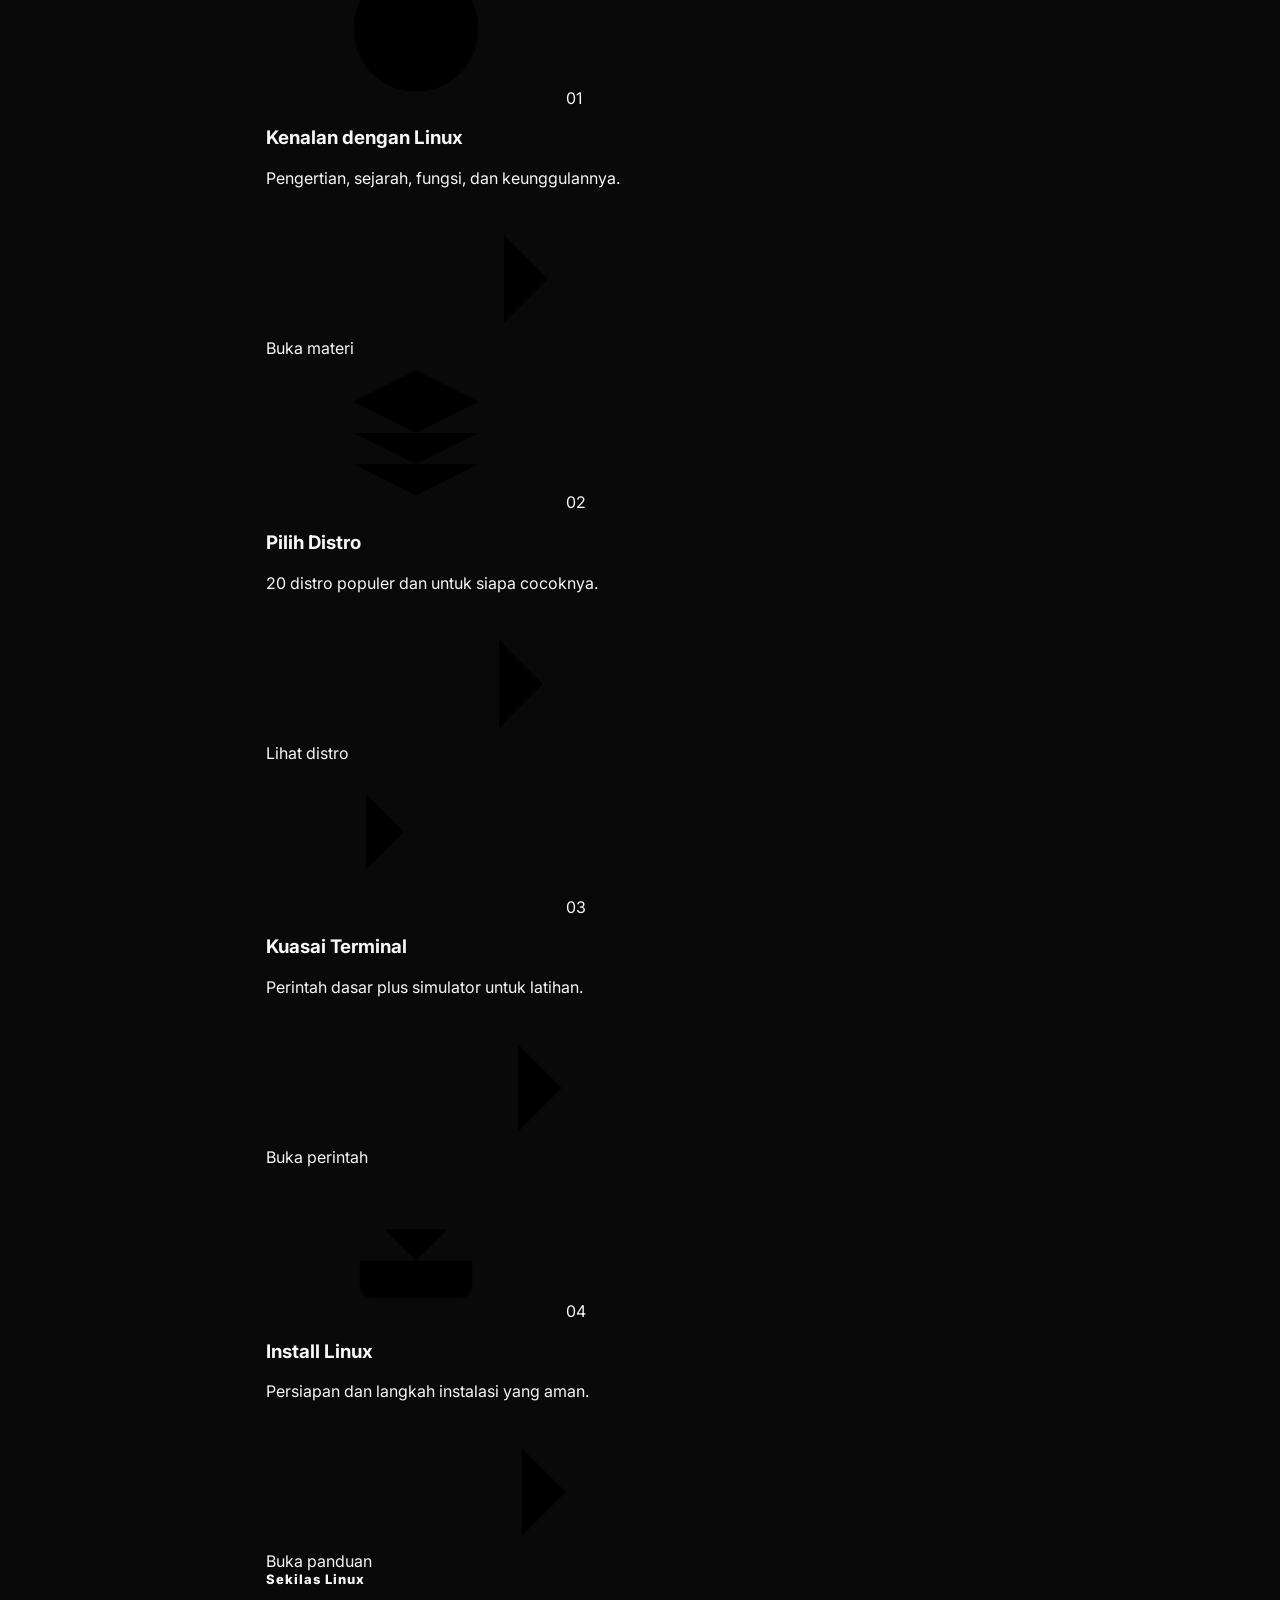
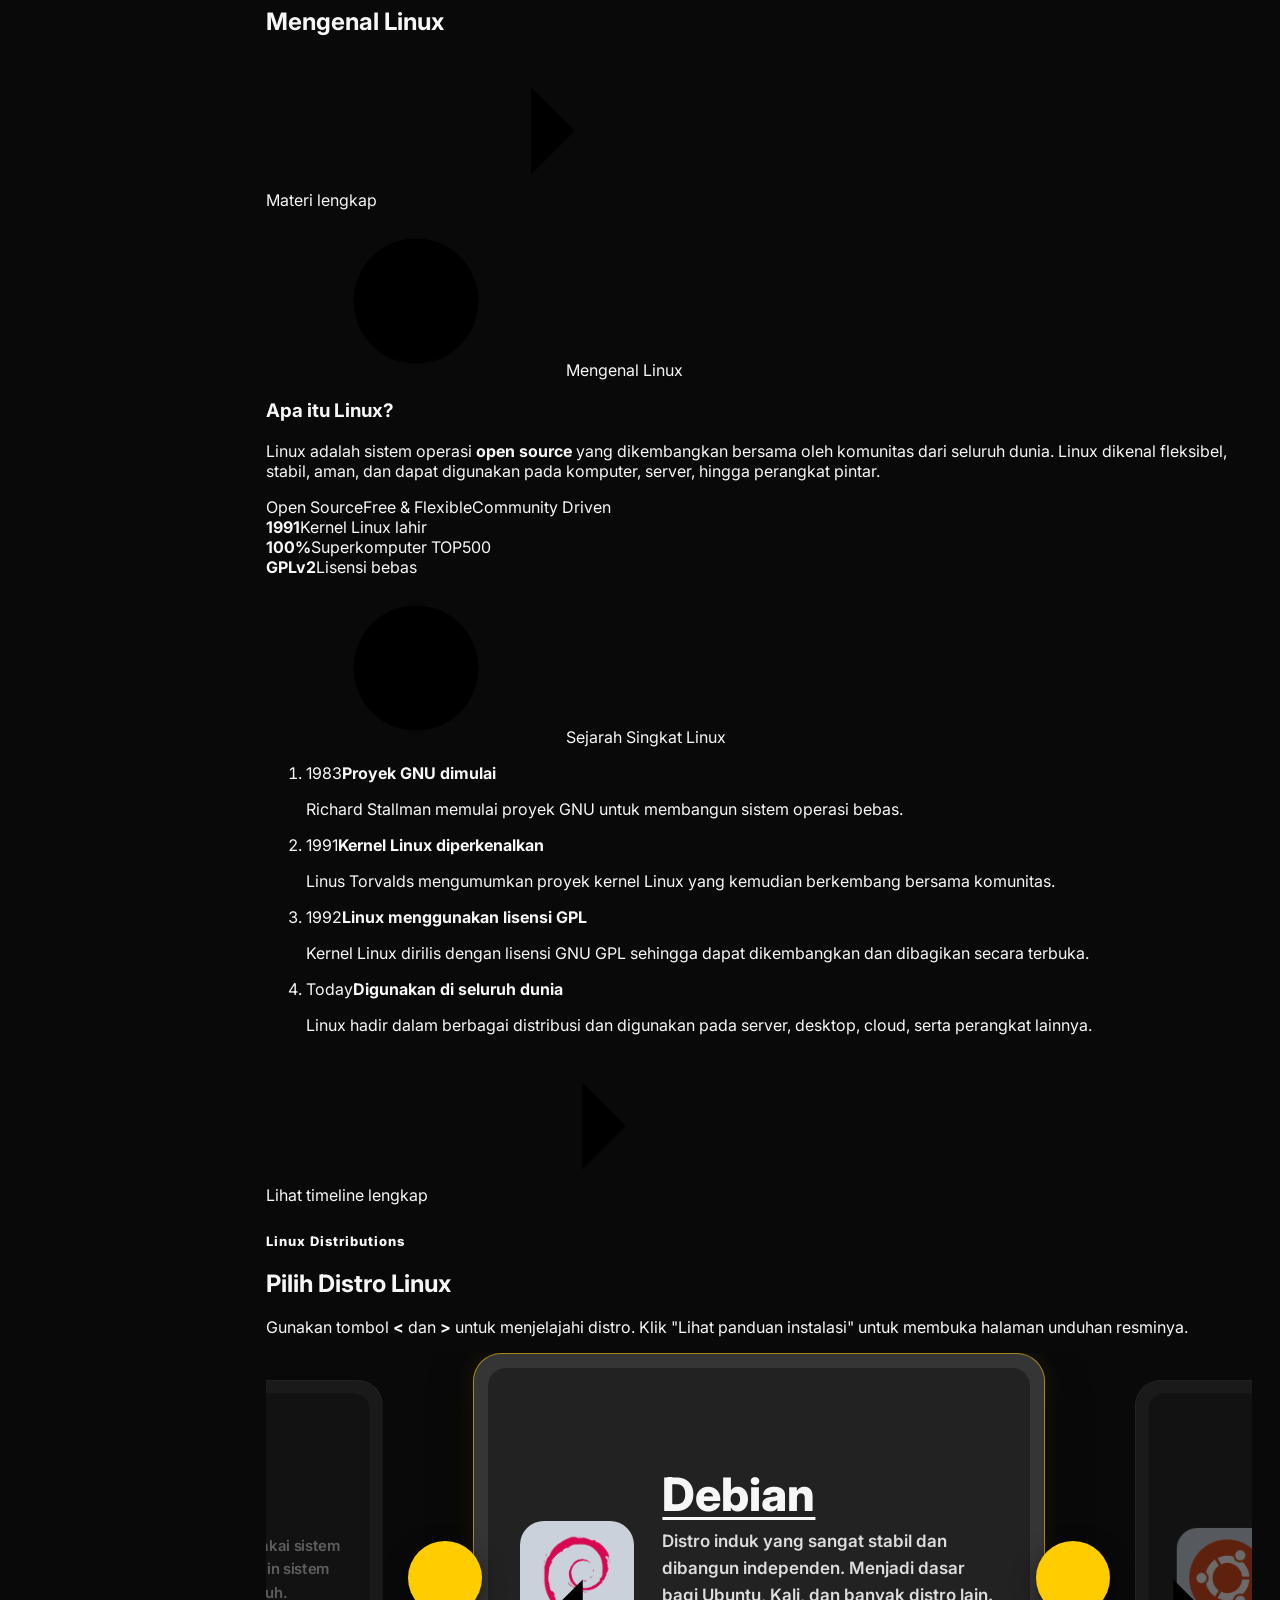
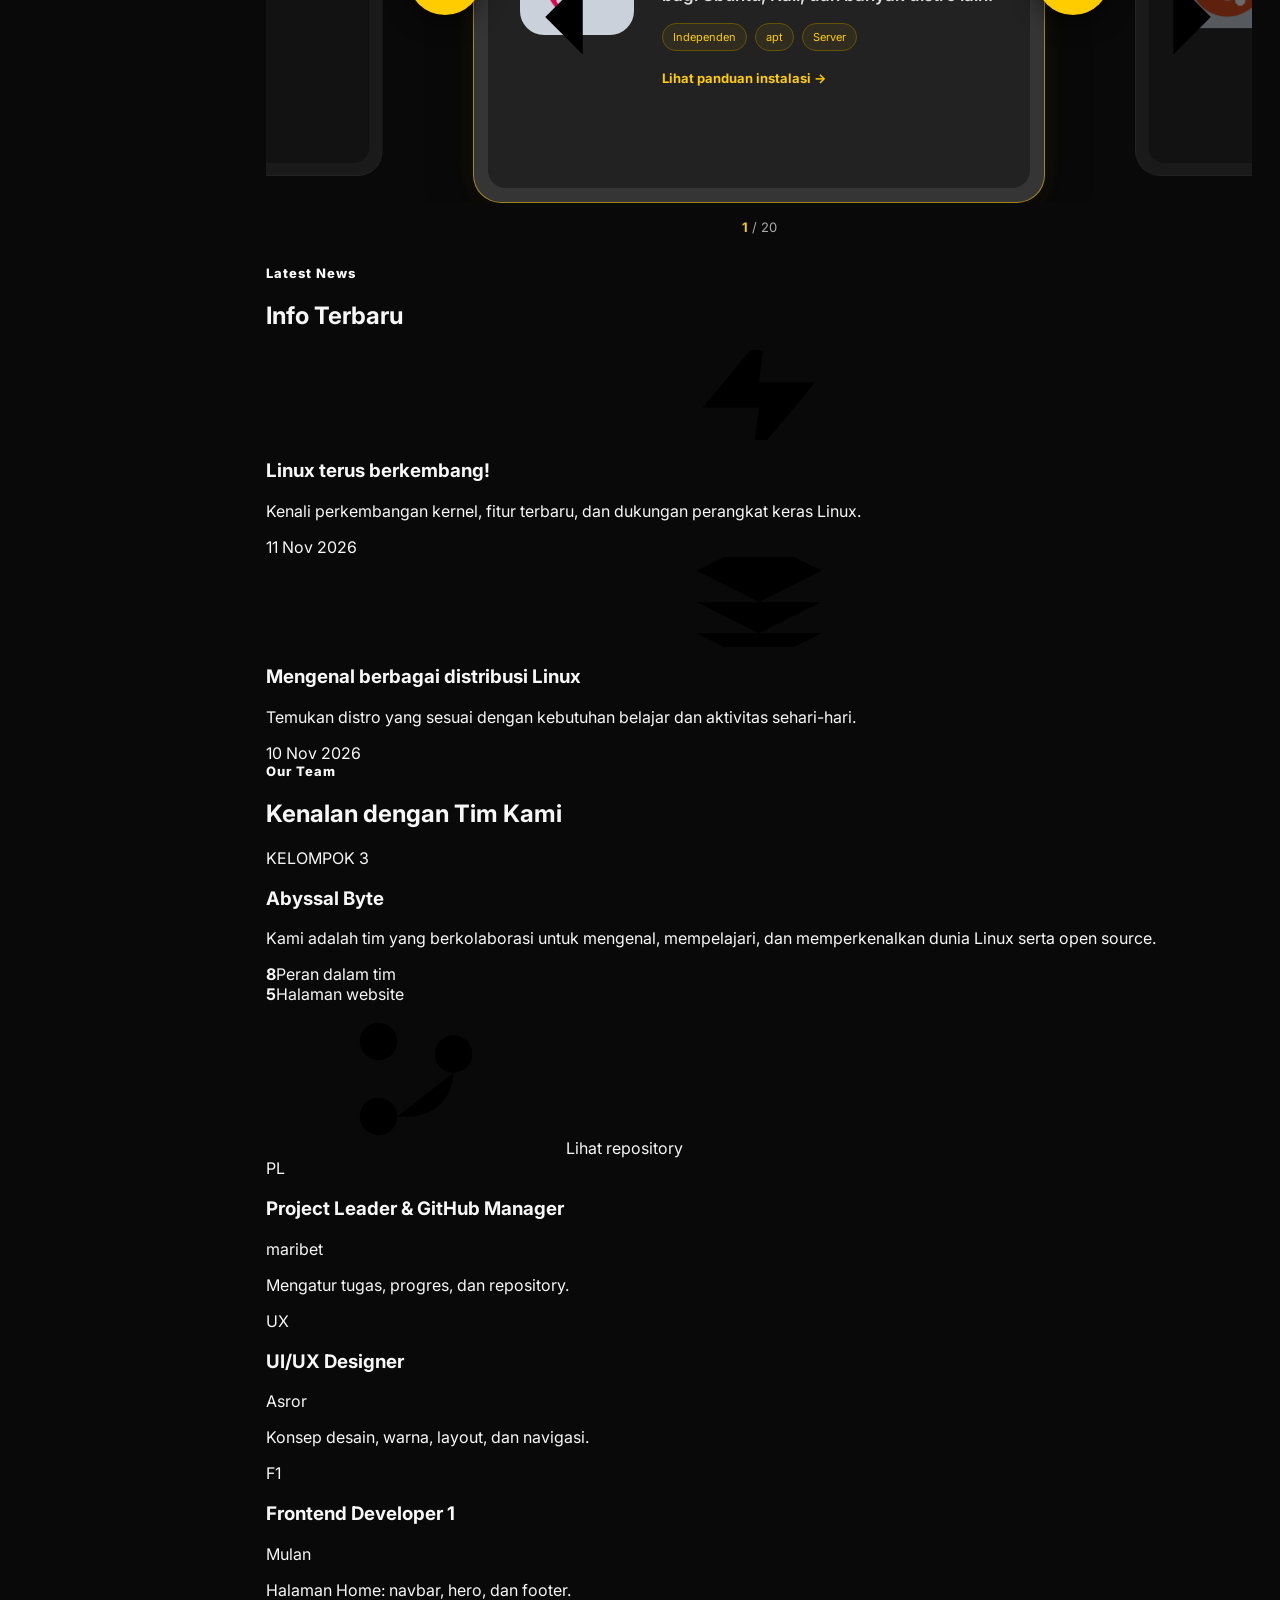
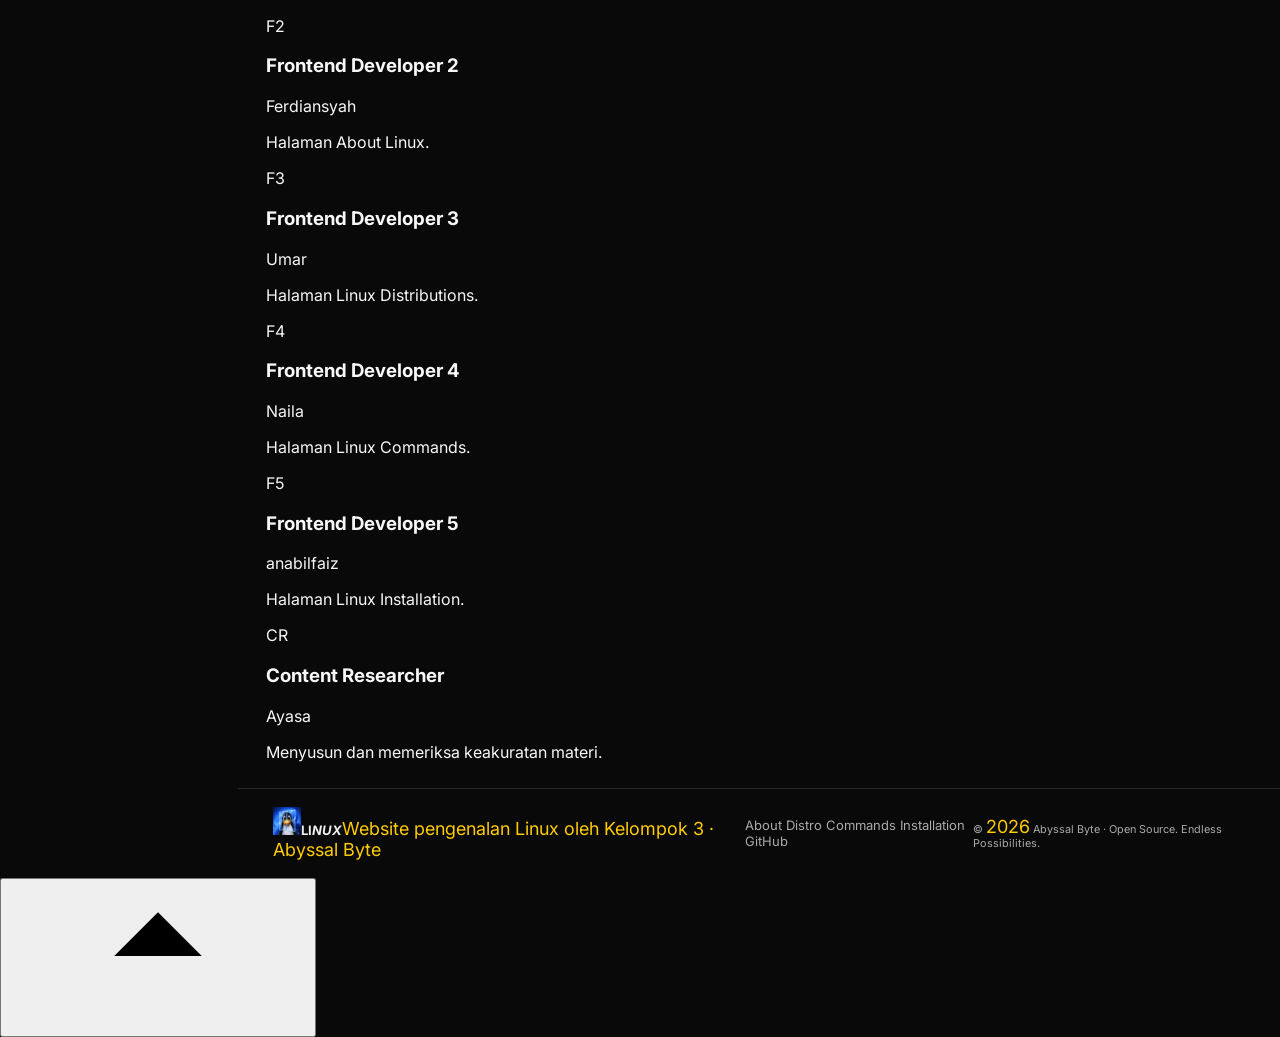
==== commit 8fa21ad0: "Add files via upload" ====
--- a/index.html
+++ b/index.html
@@ -1,156 +1,346 @@
-
 <!DOCTYPE html>
 <html lang="id">
 <head>
   <meta charset="UTF-8" />
   <meta name="viewport" content="width=device-width, initial-scale=1.0" />
-  <title>LINUX_ABYSSAL_BYTE</title>
+  <title>LINUX | Abyssal Byte</title>
+  <meta name="description" content="Website pengenalan Linux dari Kelompok 3 Abyssal Byte: pengertian, sejarah, distro, perintah dasar, dan instalasi." />
+  <link rel="icon" href="assets/linux.jpg" type="image/jpeg" />
   <link rel="preconnect" href="https://fonts.googleapis.com">
   <link rel="preconnect" href="https://fonts.gstatic.com" crossorigin>
-  <link href="https://fonts.googleapis.com/css2?family=Inter:wght@400;500;600;700;800&display=swap" rel="stylesheet">
+  <link href="https://fonts.googleapis.com/css2?family=Inter:wght@400;500;600;700;800&family=JetBrains+Mono:wght@400;600&display=swap" rel="stylesheet">
   <link rel="stylesheet" href="style.css" />
   <link rel="stylesheet" href="distros.css" />
+  <!-- Menandai JavaScript aktif + mengingat sidebar yang disembunyikan (sebelum halaman tampil, supaya tidak berkedip) -->
+  <script>document.documentElement.classList.add("js"); try { if (localStorage.getItem("abyssal-nav-hidden") === "1") document.documentElement.classList.add("nav-hidden"); if (localStorage.getItem("abyssal-nav-dashboard") === "1") document.documentElement.classList.add("nav-dash-open"); } catch (e) {}</script>
 </head>
 <body>
-  <aside class="sidebar" id="sidebar">
-    <a class="brand" href="#">
+  <!-- Kumpulan ikon. Dipanggil dengan <svg class="icon"><use href="#i-nama"/></svg> -->
+  <svg width="0" height="0" style="position:absolute" aria-hidden="true">
+    <defs>
+      <symbol id="i-home" viewBox="0 0 24 24"><path d="M3 10.5L12 3l9 7.5V20a1 1 0 0 1-1 1h-5v-6h-6v6H4a1 1 0 0 1-1-1z"/></symbol>
+      <symbol id="i-info" viewBox="0 0 24 24"><circle cx="12" cy="12" r="10"/><path d="M12 16v-4M12 8h.01"/></symbol>
+      <symbol id="i-layers" viewBox="0 0 24 24"><path d="M12 2L2 7l10 5 10-5z"/><path d="M2 17l10 5 10-5M2 12l10 5 10-5"/></symbol>
+      <symbol id="i-terminal" viewBox="0 0 24 24"><path d="M4 17l6-6-6-6M12 19h8"/></symbol>
+      <symbol id="i-download" viewBox="0 0 24 24"><path d="M21 15v4a2 2 0 0 1-2 2H5a2 2 0 0 1-2-2v-4M7 10l5 5 5-5M12 15V3"/></symbol>
+      <symbol id="i-users" viewBox="0 0 24 24"><path d="M17 21v-2a4 4 0 0 0-4-4H5a4 4 0 0 0-4 4v2"/><circle cx="9" cy="7" r="4"/><path d="M23 21v-2a4 4 0 0 0-3-3.9M16 3.1a4 4 0 0 1 0 7.8"/></symbol>
+      <symbol id="i-search" viewBox="0 0 24 24"><circle cx="11" cy="11" r="8"/><path d="M21 21l-4.35-4.35"/></symbol>
+      <symbol id="i-menu" viewBox="0 0 24 24"><path d="M3 6h18M3 12h18M3 18h18"/></symbol>
+      <symbol id="i-repo" viewBox="0 0 24 24"><circle cx="6" cy="6" r="3"/><circle cx="6" cy="18" r="3"/><circle cx="18" cy="8" r="3"/><path d="M6 9v6M18 11a7 7 0 0 1-7 7H9"/></symbol>
+      <symbol id="i-arrow-right" viewBox="0 0 24 24"><path d="M5 12h14M12 5l7 7-7 7"/></symbol>
+      <symbol id="i-arrow-up" viewBox="0 0 24 24"><path d="M12 19V5M5 12l7-7 7 7"/></symbol>
+      <symbol id="i-chevron-left" viewBox="0 0 24 24"><path d="M15 18l-6-6 6-6"/></symbol>
+      <symbol id="i-chevron-right" viewBox="0 0 24 24"><path d="M9 18l6-6-6-6"/></symbol>
+      <symbol id="i-chevron-down" viewBox="0 0 24 24"><path d="M6 9l6 6 6-6"/></symbol>
+      <symbol id="i-check" viewBox="0 0 24 24"><path d="M20 6L9 17l-5-5"/></symbol>
+      <symbol id="i-clock" viewBox="0 0 24 24"><circle cx="12" cy="12" r="10"/><path d="M12 6v6l4 2"/></symbol>
+      <symbol id="i-copy" viewBox="0 0 24 24"><rect x="9" y="9" width="13" height="13" rx="2"/><path d="M5 15H4a2 2 0 0 1-2-2V4a2 2 0 0 1 2-2h9a2 2 0 0 1 2 2v1"/></symbol>
+      <symbol id="i-alert" viewBox="0 0 24 24"><path d="M10.3 3.9L1.8 18a2 2 0 0 0 1.7 3h17a2 2 0 0 0 1.7-3L13.7 3.9a2 2 0 0 0-3.4 0z"/><path d="M12 9v4M12 17h.01"/></symbol>
+      <symbol id="i-book" viewBox="0 0 24 24"><path d="M4 19.5A2.5 2.5 0 0 1 6.5 17H20V2H6.5A2.5 2.5 0 0 0 4 4.5z"/><path d="M4 19.5A2.5 2.5 0 0 0 6.5 22H20v-5"/></symbol>
+      <symbol id="i-bulb" viewBox="0 0 24 24"><path d="M9 18h6M10 22h4M12 2a7 7 0 0 0-4 12.7V17h8v-2.3A7 7 0 0 0 12 2z"/></symbol>
+      <symbol id="i-cpu" viewBox="0 0 24 24"><rect x="4" y="4" width="16" height="16" rx="2"/><rect x="9" y="9" width="6" height="6"/><path d="M9 1v3M15 1v3M9 20v3M15 20v3M20 9h3M20 14h3M1 9h3M1 14h3"/></symbol>
+      <symbol id="i-memory" viewBox="0 0 24 24"><rect x="2" y="7" width="20" height="10" rx="1.5"/><path d="M6 7v10M10 7v10M14 7v10M18 7v10M4 17v3M20 17v3"/></symbol>
+      <symbol id="i-folder" viewBox="0 0 24 24"><path d="M3 7a2 2 0 0 1 2-2h4l2 2h8a2 2 0 0 1 2 2v8a2 2 0 0 1-2 2H5a2 2 0 0 1-2-2z"/></symbol>
+      <symbol id="i-file" viewBox="0 0 24 24"><path d="M14 2H6a2 2 0 0 0-2 2v16a2 2 0 0 0 2 2h12a2 2 0 0 0 2-2V8z"/><path d="M14 2v6h6M8 13h8M8 17h5"/></symbol>
+      <symbol id="i-monitor" viewBox="0 0 24 24"><rect x="2" y="3" width="20" height="14" rx="2"/><path d="M8 21h8M12 17v4"/></symbol>
+      <symbol id="i-lock" viewBox="0 0 24 24"><rect x="4" y="11" width="16" height="10" rx="2"/><path d="M8 11V7a4 4 0 0 1 8 0v4"/></symbol>
+      <symbol id="i-globe" viewBox="0 0 24 24"><circle cx="12" cy="12" r="10"/><path d="M2 12h20M12 2a15 15 0 0 1 0 20 15 15 0 0 1 0-20z"/></symbol>
+      <symbol id="i-apps" viewBox="0 0 24 24"><rect x="3" y="3" width="7" height="7" rx="1.5"/><rect x="14" y="3" width="7" height="7" rx="1.5"/><rect x="3" y="14" width="7" height="7" rx="1.5"/><rect x="14" y="14" width="7" height="7" rx="1.5"/></symbol>
+      <symbol id="i-tag" viewBox="0 0 24 24"><path d="M20.6 13.4l-7.2 7.2a2 2 0 0 1-2.8 0L3 13V3h10l7.6 7.6a2 2 0 0 1 0 2.8z"/><circle cx="7.5" cy="7.5" r="1.5"/></symbol>
+      <symbol id="i-shield" viewBox="0 0 24 24"><path d="M12 22s8-4 8-10V5l-8-3-8 3v7c0 6 8 10 8 10z"/><path d="M9 12l2 2 4-4"/></symbol>
+      <symbol id="i-pulse" viewBox="0 0 24 24"><path d="M22 12h-4l-3 9L9 3l-3 9H2"/></symbol>
+      <symbol id="i-feather" viewBox="0 0 24 24"><path d="M20.2 12.2a6 6 0 0 0-8.5-8.5L5 10.5V19h8.5z"/><path d="M16 8L2 22M17.5 15H9"/></symbol>
+      <symbol id="i-sliders" viewBox="0 0 24 24"><path d="M4 21v-7M4 10V3M12 21v-9M12 8V3M20 21v-5M20 12V3M1 14h6M9 8h6M17 16h6"/></symbol>
+      <symbol id="i-package" viewBox="0 0 24 24"><path d="M21 16V8l-9-5-9 5v8l9 5 9-5z"/><path d="M3.3 7L12 12l8.7-5M12 22V12"/></symbol>
+      <symbol id="i-server" viewBox="0 0 24 24"><rect x="2" y="3" width="20" height="7" rx="2"/><rect x="2" y="14" width="20" height="7" rx="2"/><path d="M6 6.5h.01M6 17.5h.01"/></symbol>
+      <symbol id="i-cloud" viewBox="0 0 24 24"><path d="M18 10h-1.3A8 8 0 1 0 9 20h9a5 5 0 0 0 0-10z"/></symbol>
+      <symbol id="i-phone" viewBox="0 0 24 24"><rect x="5" y="2" width="14" height="20" rx="2.5"/><path d="M11 18h2"/></symbol>
+      <symbol id="i-zap" viewBox="0 0 24 24"><path d="M13 2L3 14h9l-1 8 10-12h-9z"/></symbol>
+      <symbol id="i-wifi" viewBox="0 0 24 24"><path d="M5 12.6a11 11 0 0 1 14 0M1.4 9a16 16 0 0 1 21.2 0M8.5 16.1a6 6 0 0 1 7 0M12 20h.01"/></symbol>
+      <symbol id="i-gamepad" viewBox="0 0 24 24"><rect x="2" y="6" width="20" height="12" rx="6"/><path d="M6 12h4M8 10v4M15 11h.01M18 13h.01"/></symbol>
+      <symbol id="i-rocket" viewBox="0 0 24 24"><path d="M4.5 16.5c-1.5 1.3-2 5-2 5s3.7-.5 5-2c.7-.8.7-2.1-.1-2.9a2.2 2.2 0 0 0-2.9-.1z"/><path d="M12 15l-3-3a22 22 0 0 1 2-4A12.9 12.9 0 0 1 22 2c0 2.7-.8 7.5-6 11a22.4 22.4 0 0 1-4 2z"/><path d="M9 12H4s.6-3 2-4c1.6-1.1 5 0 5 0M12 15v5s3-.6 4-2c1.1-1.6 0-5 0-5"/></symbol>
+      <symbol id="i-car" viewBox="0 0 24 24"><path d="M5 16V11l2-5h10l2 5v5z"/><path d="M3 11h18"/><circle cx="7.5" cy="16.5" r="1.8"/><circle cx="16.5" cy="16.5" r="1.8"/></symbol>
+      <symbol id="i-usb" viewBox="0 0 24 24"><rect x="7" y="2" width="10" height="7" rx="1"/><path d="M5 9h14v8a5 5 0 0 1-5 5h-4a5 5 0 0 1-5-5z"/><path d="M10 5h.01M14 5h.01"/></symbol>
+      <symbol id="i-disk" viewBox="0 0 24 24"><ellipse cx="12" cy="5" rx="9" ry="3"/><path d="M21 12c0 1.7-4 3-9 3s-9-1.3-9-3M3 5v14c0 1.7 4 3 9 3s9-1.3 9-3V5"/></symbol>
+      <symbol id="i-power" viewBox="0 0 24 24"><path d="M18.4 6.6a9 9 0 1 1-12.8 0M12 2v10"/></symbol>
+      <symbol id="i-refresh" viewBox="0 0 24 24"><path d="M23 4v6h-6M1 20v-6h6"/><path d="M3.5 9a9 9 0 0 1 14.9-3.4L23 10M1 14l4.6 4.4A9 9 0 0 0 20.5 15"/></symbol>
+      <symbol id="i-help" viewBox="0 0 24 24"><circle cx="12" cy="12" r="10"/><path d="M9.1 9a3 3 0 0 1 5.8 1c0 2-3 3-3 3M12 17h.01"/></symbol>
+      <symbol id="i-code" viewBox="0 0 24 24"><path d="M16 18l6-6-6-6M8 6l-6 6 6 6"/></symbol>
+      <symbol id="i-eye" viewBox="0 0 24 24"><path d="M1 12s4-8 11-8 11 8 11 8-4 8-11 8-11-8-11-8z"/><circle cx="12" cy="12" r="3"/></symbol>
+    </defs>
+  </svg>
+
+  <!-- ========== SIDEBAR (sama di semua halaman) ========== -->
+  <aside class="sidebar" id="sidebar" aria-label="Menu utama">
+    <a class="brand" href="index.html">
       <img src="assets/linux.jpg" alt="Logo penguin Linux" />
-      <span class="logo-text">
-    <b>LI</b><strong>NUX</strong><sup>®</sup>
-</span>
-
-
+      <span class="brand-text"><b>LI<em>NUX</em></b><small>by Abyssal Byte</small></span>
     </a>
 
+    <p class="nav-label">Menu</p>
     <nav class="nav-menu">
-      <a class="nav-link active" href="#dashboard"><span>⌂</span>Dashboard</a>
-      <a class="nav-link" href="about.html"><span>ⓘ</span>About Linux</a>
-      <a class="nav-link" href="about.html#sejarah"><span>◷</span>Sejarah Linux</a>
-      <a class="nav-link" href="#team"><span>♟</span>Our Team</a>
-      <a class="nav-link" href="#distros"><span>✥</span>Distributions</a>
-      <a class="nav-link" href="#tutorials"><span>▣</span>Tutorials</a>
-      <a class="nav-link" href="#docs"><span>▤</span>Documentation</a>
-      <a class="nav-link" href="#community"><span>♧</span>Community</a>
+      <!-- Home + submenu. Klik tulisan = buka halaman Home, klik panah = buka/tutup submenu -->
+      <div class="nav-group">
+        <div class="nav-row">
+          <a class="nav-link nav-parent" href="index.html"><svg class="icon" aria-hidden="true"><use href="#i-home"/></svg>Home</a>
+          <button class="nav-arrow" id="navDashArrow" type="button" aria-expanded="false" aria-controls="navDashSub" aria-label="Buka submenu Home">
+            <svg class="icon" aria-hidden="true"><use href="#i-chevron-down"/></svg>
+          </button>
+        </div>
+        <div class="nav-sub" id="navDashSub">
+          <div class="nav-sub-inner">
+          <a class="nav-sublink" href="index.html#distros">Distributions</a>
+          <a class="nav-sublink" href="index.html#team">Our Team</a>
+          </div>
+        </div>
+      </div>
+      <a class="nav-link" href="about.html"><svg class="icon" aria-hidden="true"><use href="#i-info"/></svg>About Linux</a>
+      <a class="nav-link" href="commands.html"><svg class="icon" aria-hidden="true"><use href="#i-terminal"/></svg>Commands</a>
+      <a class="nav-link" href="installation.html"><svg class="icon" aria-hidden="true"><use href="#i-download"/></svg>Installation</a>
     </nav>
 
-    <div class="sidebar-bottom">
-      <a class="nav-link" href="#settings"><span>⚙</span>Settings</a>
-      <a class="nav-link" href="#help"><span>?</span>Help</a>
-      <div class="sidebar-note"><span class="terminal-mark">›_</span><br>Open Source.<br>Endless Possibilities.</div>
-    </div>
+    <div class="sidebar-foot"><b>Kelompok 3</b><br>Abyssal Byte · Learn, Share, Grow</div>
   </aside>
 
-  <main class="main-content" id="dashboard">
+  <main class="main-content" id="top">
+    <!-- ========== TOPBAR (sama di semua halaman) ========== -->
     <header class="topbar">
-      <button class="menu-toggle" id="menuToggle" aria-label="Buka menu">☰</button>
-      <label class="search-box">
-        <span>⌕</span>
-        <input id="searchInput" type="search" placeholder="Search anything..." />
-        <kbd>Ctrl + K</kbd>
-      </label>
-    
+      <button class="menu-toggle" id="menuToggle" type="button" aria-label="Tampilkan/sembunyikan menu" title="Tampilkan/sembunyikan menu" aria-controls="sidebar">
+        <svg class="icon" aria-hidden="true"><use href="#i-menu"/></svg>
+      </button>
+      <a class="topbar-brand" href="index.html" aria-label="Ke halaman Home"><img src="assets/linux.jpg" alt="" /><b>LI<em>NUX</em></b></a>
+      <div class="topbar-title">Abyssal Byte <span>/</span> <b>Home</b></div>
+      <button class="search-trigger" type="button" data-search-open aria-label="Cari (Ctrl + K)">
+        <svg class="icon" aria-hidden="true"><use href="#i-search"/></svg>
+        <span>Cari materi, perintah, atau distro...</span>
+        <kbd>Ctrl K</kbd>
+      </button>
+      <a class="topbar-icon" href="https://github.com/Batam-Linux-User-Group/Abyssal-Byte" target="_blank" rel="noopener" aria-label="Lihat repository di GitHub" title="Repository GitHub">
+        <svg class="icon" aria-hidden="true"><use href="#i-repo"/></svg>
+      </a>
     </header>
 
-    <section class="hero-grid">
-      <div class="hero-card">
-        <div class="hero-copy">
-          <p class="eyebrow">WELCOME TO</p>
-          <h1><span>LI</span><em>NUX</em></h1>
-          <p class="hero-subtitle">Explore. Learn. Contribute.</p>
-          <a class="primary-button" href="#tutorials">Get Started <span>→</span></a>
-        </div>
-        <img class="hero-penguin" src="assets/linux.jpg" alt="Maskot penguin Linux" />
-        <div class="hero-orbit orbit-one"></div>
-        <div class="hero-orbit orbit-two"></div>
-        <span class="hero-terminal">›_</span>
-        <div class="slider-dots"><i></i><i></i><i></i></div>
-      </div>
-
- 
-    </section>
-
-    
-
-
-    <section class="about-grid" id="about">
-      <article class="panel about-panel">
-        <div class="panel-heading"><h2><span class="yellow-icon">ⓘ</span>Mengenal Linux</h2></div>
-        <p class="section-lead">Apa itu Linux?</p>
-        <p class="about-text">Linux adalah sistem operasi <b>open source</b> yang dikembangkan bersama oleh komunitas dari seluruh dunia. Linux dikenal fleksibel, stabil, aman, dan dapat digunakan pada komputer, server, hingga perangkat pintar.</p>
-        <div class="about-tags"><span>Open Source</span><span>Free & Flexible</span><span>Community Driven</span></div>
-        <a class="text-link" href="about.html">Pelajari Linux selengkapnya <b>→</b></a>
-      </article>
-
-      <article class="panel history-panel" id="history">
-        <div class="panel-heading"><h2><span class="yellow-icon">◷</span>Sejarah Singkat Linux</h2></div>
-        <div class="history-timeline">
-          <div class="history-entry"><time>1983</time><div><b>Proyek GNU dimulai</b><p>Richard Stallman memulai proyek GNU untuk membangun sistem operasi bebas.</p></div></div>
-          <div class="history-entry"><time>1991</time><div><b>Kernel Linux diperkenalkan</b><p>Linus Torvalds mengumumkan proyek kernel Linux yang kemudian berkembang bersama komunitas.</p></div></div>
-          <div class="history-entry"><time>1992</time><div><b>Linux menggunakan lisensi GPL</b><p>Kernel Linux dirilis dengan lisensi GNU GPL sehingga dapat dikembangkan dan dibagikan secara terbuka.</p></div></div>
-          <div class="history-entry"><time>Today</time><div><b>Digunakan di seluruh dunia</b><p>Linux hadir dalam berbagai distribusi dan digunakan pada server, desktop, cloud, serta perangkat lainnya.</p></div></div>
-        </div>
-      </article>
-
-      <article class="panel team-panel" id="team">
-        <div class="panel-heading"><h2><span class="yellow-icon">♟</span>Kenalan dengan Tim Kami</h2></div>
-        <div class="team-photo-placeholder">
-          <div class="photo-symbol">▧</div>
-          <b>Foto Kelompok Abyssal Byte</b>
-          <span>Letakkan foto anggota kelompok di sini</span>
-        </div>
-        <p class="team-caption">Kami adalah tim yang berkolaborasi untuk mengenal, mempelajari, dan memperkenalkan dunia Linux serta open source.</p>
-      </article>
-    </section>
-
-    <section class="lower-grid">
-      <article class="panel news-panel">
-        <div class="panel-heading"><h2><span class="yellow-icon">⚑</span>Latest News</h2><a href="#news">See All →</a></div>
-        <div class="news-item">
-          <div class="news-thumb linux-thumb"><img src="assets/tux-logo.png" alt=""></div>
-          <div><h3>Linux terus berkembang!</h3><p>Kenali perkembangan kernel, fitur terbaru, dan dukungan perangkat keras Linux.</p><small>▦ 11 Nov 2026</small></div>
-        </div>
-        <div class="news-item">
-          <div class="news-thumb ubuntu-thumb"><span>●</span></div>
-          <div><h3>Mengenal berbagai distribusi Linux</h3><p>Temukan distro yang sesuai dengan kebutuhan belajar dan aktivitas sehari-hari.</p><small>▦ 10 Nov 2026</small></div>
-        </div>
-      </article>
-
-      <article class="panel quick-panel">
-        <div class="panel-heading"><h2><span class="yellow-icon">›_</span>Quick Access</h2></div>
-        <div class="quick-grid">
-          <a class="quick-link" href="#tutorials"><span>⚑</span><b>Linux Basics</b><i>→</i></a>
-          <a class="quick-link" href="#commands"><span>›_</span><b>Commands</b><i>→</i></a>
-          <a class="quick-link" href="#distros"><span>⬇</span><b>Install Guide</b><i>→</i></a>
-          <a class="quick-link" href="#community"><span>♟</span><b>Community</b><i>→</i></a>
-        </div>
-      </article>
-
-    </section>
-
-        <!-- ========== SECTION LINUX DISTRIBUTIONS (Frontend 3) ========== -->
-    <section class="distro-section" id="distros">
-      <div class="distro-heading">
-        <p class="eyebrow">LINUX DISTRIBUTIONS</p>
-        <h2>Pilih Distro Linux</h2>
-        <p>Gunakan tombol <b>&lt;</b> dan <b>&gt;</b> untuk menjelajahi distro. Klik distro yang sedang tampil untuk membuka panduan instalasinya.</p>
-      </div>
-
-      <div class="carousel" id="distroCarousel" tabindex="0" aria-roledescription="carousel" aria-label="Daftar distro Linux">
+    <!-- =====================================================
+         HERO
+         ===================================================== -->
+    <section class="hero" aria-labelledby="heroTitle">
+      <div class="hero-copy">
+        <p class="eyebrow">Welcome to</p>
+        <h1 id="heroTitle">LI<em>NUX</em></h1>
+        <p class="hero-tagline">Explore. Learn. Contribute.</p>
+        <p class="hero-desc">Belajar Linux dari nol: kenali dasarnya, pilih distro yang cocok, kuasai terminal, lalu install sendiri.</p>
+        <div class="hero-actions">
+          <a class="primary-button" href="about.html">Get Started <svg class="icon" aria-hidden="true"><use href="#i-arrow-right"/></svg></a>
+          <a class="ghost-button" href="#distros">Lihat Distro</a>
+        </div>
+        <ul class="hero-points">
+          <li><svg class="icon" aria-hidden="true"><use href="#i-check"/></svg>Gratis</li>
+          <li><svg class="icon" aria-hidden="true"><use href="#i-check"/></svg>Open Source</li>
+          <li><svg class="icon" aria-hidden="true"><use href="#i-check"/></svg>Ramah Pemula</li>
+        </ul>
+      </div>
+
+      <div class="hero-visual">
+        <span class="hero-ring" aria-hidden="true"></span>
+        <img src="assets/linux.jpg" alt="Maskot penguin Linux" />
+        <div class="hero-float" aria-hidden="true"><span>$</span> <b>uname -o</b><br>GNU/Linux</div>
+        <span class="hero-badge">Open Source</span>
+      </div>
+    </section>
+
+    <!-- =====================================================
+         JALUR BELAJAR
+         ===================================================== -->
+    <section class="section" id="mulai" aria-labelledby="h-mulai">
+      <div class="section-head reveal">
+        <div>
+          <p class="eyebrow">Quick Access</p>
+          <h2 id="h-mulai">Jalur Belajar Linux</h2>
+          <p>Empat langkah, dari kenalan sampai install sendiri.</p>
+        </div>
+      </div>
+
+      <div class="path-grid">
+        <a class="path-card reveal" href="about.html">
+          <div class="path-top"><span class="path-icon"><svg class="icon" aria-hidden="true"><use href="#i-info"/></svg></span><span class="path-num">01</span></div>
+          <h3>Kenalan dengan Linux</h3>
+          <p>Pengertian, sejarah, fungsi, dan keunggulannya.</p>
+          <span class="path-cta"><span>Buka materi</span><svg class="icon" aria-hidden="true"><use href="#i-arrow-right"/></svg></span>
+        </a>
+        <a class="path-card reveal" href="#distros">
+          <div class="path-top"><span class="path-icon"><svg class="icon" aria-hidden="true"><use href="#i-layers"/></svg></span><span class="path-num">02</span></div>
+          <h3>Pilih Distro</h3>
+          <p>20 distro populer dan untuk siapa cocoknya.</p>
+          <span class="path-cta"><span>Lihat distro</span><svg class="icon" aria-hidden="true"><use href="#i-arrow-right"/></svg></span>
+        </a>
+        <a class="path-card reveal" href="commands.html">
+          <div class="path-top"><span class="path-icon"><svg class="icon" aria-hidden="true"><use href="#i-terminal"/></svg></span><span class="path-num">03</span></div>
+          <h3>Kuasai Terminal</h3>
+          <p>Perintah dasar plus simulator untuk latihan.</p>
+          <span class="path-cta"><span>Buka perintah</span><svg class="icon" aria-hidden="true"><use href="#i-arrow-right"/></svg></span>
+        </a>
+        <a class="path-card reveal" href="installation.html">
+          <div class="path-top"><span class="path-icon"><svg class="icon" aria-hidden="true"><use href="#i-download"/></svg></span><span class="path-num">04</span></div>
+          <h3>Install Linux</h3>
+          <p>Persiapan dan langkah instalasi yang aman.</p>
+          <span class="path-cta"><span>Buka panduan</span><svg class="icon" aria-hidden="true"><use href="#i-arrow-right"/></svg></span>
+        </a>
+      </div>
+    </section>
+
+    <!-- =====================================================
+         SEKILAS LINUX
+         ===================================================== -->
+    <section class="section" id="about" aria-labelledby="h-about">
+      <div class="section-head reveal">
+        <div>
+          <p class="eyebrow">Sekilas Linux</p>
+          <h2 id="h-about">Mengenal Linux</h2>
+        </div>
+        <a class="section-link" href="about.html">Materi lengkap <svg class="icon" aria-hidden="true"><use href="#i-arrow-right"/></svg></a>
+      </div>
+
+      <div class="overview-grid">
+        <article class="card overview-card reveal">
+          <p class="card-title"><svg class="icon" aria-hidden="true"><use href="#i-info"/></svg>Mengenal Linux</p>
+          <h3>Apa itu Linux?</h3>
+          <p>Linux adalah sistem operasi <b>open source</b> yang dikembangkan bersama oleh komunitas dari seluruh dunia. Linux dikenal fleksibel, stabil, aman, dan dapat digunakan pada komputer, server, hingga perangkat pintar.</p>
+          <div class="tag-list"><span class="tag">Open Source</span><span class="tag">Free &amp; Flexible</span><span class="tag">Community Driven</span></div>
+          <div class="quick-facts">
+            <div><strong>1991</strong><span>Kernel Linux lahir</span></div>
+            <div><strong>100%</strong><span>Superkomputer TOP500</span></div>
+            <div><strong>GPLv2</strong><span>Lisensi bebas</span></div>
+          </div>
+        </article>
+
+        <article class="card reveal" id="history">
+          <p class="card-title"><svg class="icon" aria-hidden="true"><use href="#i-clock"/></svg>Sejarah Singkat Linux</p>
+          <ol class="mini-timeline">
+            <li><time>1983</time><b>Proyek GNU dimulai</b><p>Richard Stallman memulai proyek GNU untuk membangun sistem operasi bebas.</p></li>
+            <li><time>1991</time><b>Kernel Linux diperkenalkan</b><p>Linus Torvalds mengumumkan proyek kernel Linux yang kemudian berkembang bersama komunitas.</p></li>
+            <li><time>1992</time><b>Linux menggunakan lisensi GPL</b><p>Kernel Linux dirilis dengan lisensi GNU GPL sehingga dapat dikembangkan dan dibagikan secara terbuka.</p></li>
+            <li><time>Today</time><b>Digunakan di seluruh dunia</b><p>Linux hadir dalam berbagai distribusi dan digunakan pada server, desktop, cloud, serta perangkat lainnya.</p></li>
+          </ol>
+          <a class="section-link" href="about.html#sejarah">Lihat timeline lengkap <svg class="icon" aria-hidden="true"><use href="#i-arrow-right"/></svg></a>
+        </article>
+      </div>
+    </section>
+
+    <!-- =====================================================
+         LINUX DISTRIBUTIONS (kartu dibuat otomatis oleh distros.js)
+         ===================================================== -->
+    <section class="section distro-section" id="distros" aria-labelledby="h-distros">
+      <div class="section-head reveal">
+        <div>
+          <p class="eyebrow">Linux Distributions</p>
+          <h2 id="h-distros">Pilih Distro Linux</h2>
+          <p>Gunakan tombol <b>&lt;</b> dan <b>&gt;</b> untuk menjelajahi distro. Klik "Lihat panduan instalasi" untuk membuka halaman unduhan resminya.</p>
+        </div>
+      </div>
+
+      <div class="carousel reveal" id="distroCarousel" tabindex="0" aria-roledescription="carousel" aria-label="Daftar distro Linux">
         <div class="carousel-viewport" id="carouselViewport">
           <div class="carousel-track" id="carouselTrack"></div>
         </div>
-        <button class="carousel-btn prev" id="prevBtn" aria-label="Distro sebelumnya">&lt;</button>
-        <button class="carousel-btn next" id="nextBtn" aria-label="Distro berikutnya">&gt;</button>
+        <button class="carousel-btn prev" id="prevBtn" type="button" aria-label="Distro sebelumnya"><svg class="icon" aria-hidden="true"><use href="#i-chevron-left"/></svg></button>
+        <button class="carousel-btn next" id="nextBtn" type="button" aria-label="Distro berikutnya"><svg class="icon" aria-hidden="true"><use href="#i-chevron-right"/></svg></button>
       </div>
       <div class="carousel-counter" id="carouselCounter"></div>
     </section>
 
+    <!-- =====================================================
+         LATEST NEWS (isi asli dari Zull)
+         ===================================================== -->
+    <section class="section" id="news" aria-labelledby="h-news">
+      <div class="section-head reveal">
+        <div>
+          <p class="eyebrow">Latest News</p>
+          <h2 id="h-news">Info Terbaru</h2>
+        </div>
+      </div>
+
+      <div class="news-grid">
+        <a class="news-card reveal" href="about.html#sejarah">
+          <span class="news-thumb" aria-hidden="true"><svg class="icon"><use href="#i-zap"/></svg></span>
+          <div>
+            <h3>Linux terus berkembang!</h3>
+            <p>Kenali perkembangan kernel, fitur terbaru, dan dukungan perangkat keras Linux.</p>
+            <time datetime="2026-11-11">11 Nov 2026</time>
+          </div>
+        </a>
+        <a class="news-card reveal" href="#distros">
+          <span class="news-thumb is-orange" aria-hidden="true"><svg class="icon"><use href="#i-layers"/></svg></span>
+          <div>
+            <h3>Mengenal berbagai distribusi Linux</h3>
+            <p>Temukan distro yang sesuai dengan kebutuhan belajar dan aktivitas sehari-hari.</p>
+            <time datetime="2026-11-10">10 Nov 2026</time>
+          </div>
+        </a>
+      </div>
+    </section>
+
+    <!-- =====================================================
+         TIM KAMI
+         ===================================================== -->
+    <section class="section" id="team" aria-labelledby="h-team">
+      <div class="section-head reveal">
+        <div>
+          <p class="eyebrow">Our Team</p>
+          <h2 id="h-team">Kenalan dengan Tim Kami</h2>
+        </div>
+      </div>
+
+      <div class="team-wrap">
+        <article class="card team-intro reveal">
+          <span class="team-badge">KELOMPOK 3</span>
+          <h3>Abyssal Byte</h3>
+          <p>Kami adalah tim yang berkolaborasi untuk mengenal, mempelajari, dan memperkenalkan dunia Linux serta open source.</p>
+          <!-- Mau pasang foto kelompok? Simpan fotonya di assets/team.jpg, lalu hapus tanda komentar di bawah ini
+          <figure class="team-photo"><img src="assets/team.jpg" alt="Foto Kelompok 3 Abyssal Byte" /></figure>
+          -->
+          <div class="quick-facts is-two">
+            <div><strong>8</strong><span>Peran dalam tim</span></div>
+            <div><strong>5</strong><span>Halaman website</span></div>
+          </div>
+          <a class="ghost-button" href="https://github.com/Batam-Linux-User-Group/Abyssal-Byte" target="_blank" rel="noopener">
+            <svg class="icon" aria-hidden="true"><use href="#i-repo"/></svg>Lihat repository
+          </a>
+        </article>
+
+        <!-- Nama anggota ada di dalam <span class="member-name">. Kalau dikosongkan, nama tidak ditampilkan -->
+        <div class="team-grid">
+          <article class="member reveal"><span class="member-avatar" aria-hidden="true">PL</span><div><h3>Project Leader &amp; GitHub Manager</h3><span class="member-name">maribet</span><p>Mengatur tugas, progres, dan repository.</p></div></article>
+          <article class="member reveal"><span class="member-avatar" aria-hidden="true">UX</span><div><h3>UI/UX Designer</h3><span class="member-name">Asror</span><p>Konsep desain, warna, layout, dan navigasi.</p></div></article>
+          <article class="member reveal"><span class="member-avatar" aria-hidden="true">F1</span><div><h3>Frontend Developer 1</h3><span class="member-name">Mulan</span><p>Halaman Home: navbar, hero, dan footer.</p></div></article>
+          <article class="member reveal"><span class="member-avatar" aria-hidden="true">F2</span><div><h3>Frontend Developer 2</h3><span class="member-name">Ferdiansyah</span><p>Halaman About Linux.</p></div></article>
+          <article class="member reveal"><span class="member-avatar" aria-hidden="true">F3</span><div><h3>Frontend Developer 3</h3><span class="member-name">Umar</span><p>Halaman Linux Distributions.</p></div></article>
+          <article class="member reveal"><span class="member-avatar" aria-hidden="true">F4</span><div><h3>Frontend Developer 4</h3><span class="member-name">Naila</span><p>Halaman Linux Commands.</p></div></article>
+          <article class="member reveal"><span class="member-avatar" aria-hidden="true">F5</span><div><h3>Frontend Developer 5</h3><span class="member-name">anabilfaiz</span><p>Halaman Linux Installation.</p></div></article>
+          <article class="member reveal"><span class="member-avatar" aria-hidden="true">CR</span><div><h3>Content Researcher</h3><span class="member-name">Ayasa</span><p>Menyusun dan memeriksa keakuratan materi.</p></div></article>
+        </div>
+      </div>
+    </section>
+
+    <!-- ========== FOOTER (sama di semua halaman) ========== -->
     <footer class="footer">
-      <div><span>♡</span> <b>Abyssal Byte</b><i>•</i> Learn <i>•</i> Share <i>•</i> Grow</div>
-      <div class="socials"><a href="#github" aria-label="GitHub">◉</a><a href="#video" aria-label="Video">▶</a><a href="#community" aria-label="Community">◈</a><a href="#web" aria-label="Website">◎</a></div>
+      <div class="footer-brand"><img src="assets/linux.jpg" alt="" width="28" height="28" /><b>LI<em>NUX</em></b><span>Website pengenalan Linux oleh Kelompok 3 · Abyssal Byte</span></div>
+      <nav class="footer-links" aria-label="Link footer">
+        <a href="about.html">About</a>
+        <a href="index.html#distros">Distro</a>
+        <a href="commands.html">Commands</a>
+        <a href="installation.html">Installation</a>
+        <a href="https://github.com/Batam-Linux-User-Group/Abyssal-Byte" target="_blank" rel="noopener">GitHub</a>
+      </nav>
+      <small>© <span data-year>2026</span> Abyssal Byte · Open Source. Endless Possibilities.</small>
     </footer>
   </main>
+
+  <!-- Tombol kembali ke atas -->
+  <button class="to-top" id="toTop" type="button" aria-label="Kembali ke atas">
+    <svg class="icon" aria-hidden="true"><use href="#i-arrow-up"/></svg>
+  </button>
+
   <script src="script.js"></script>
   <script src="distros.js"></script>
 </body>
-</html>+</html>
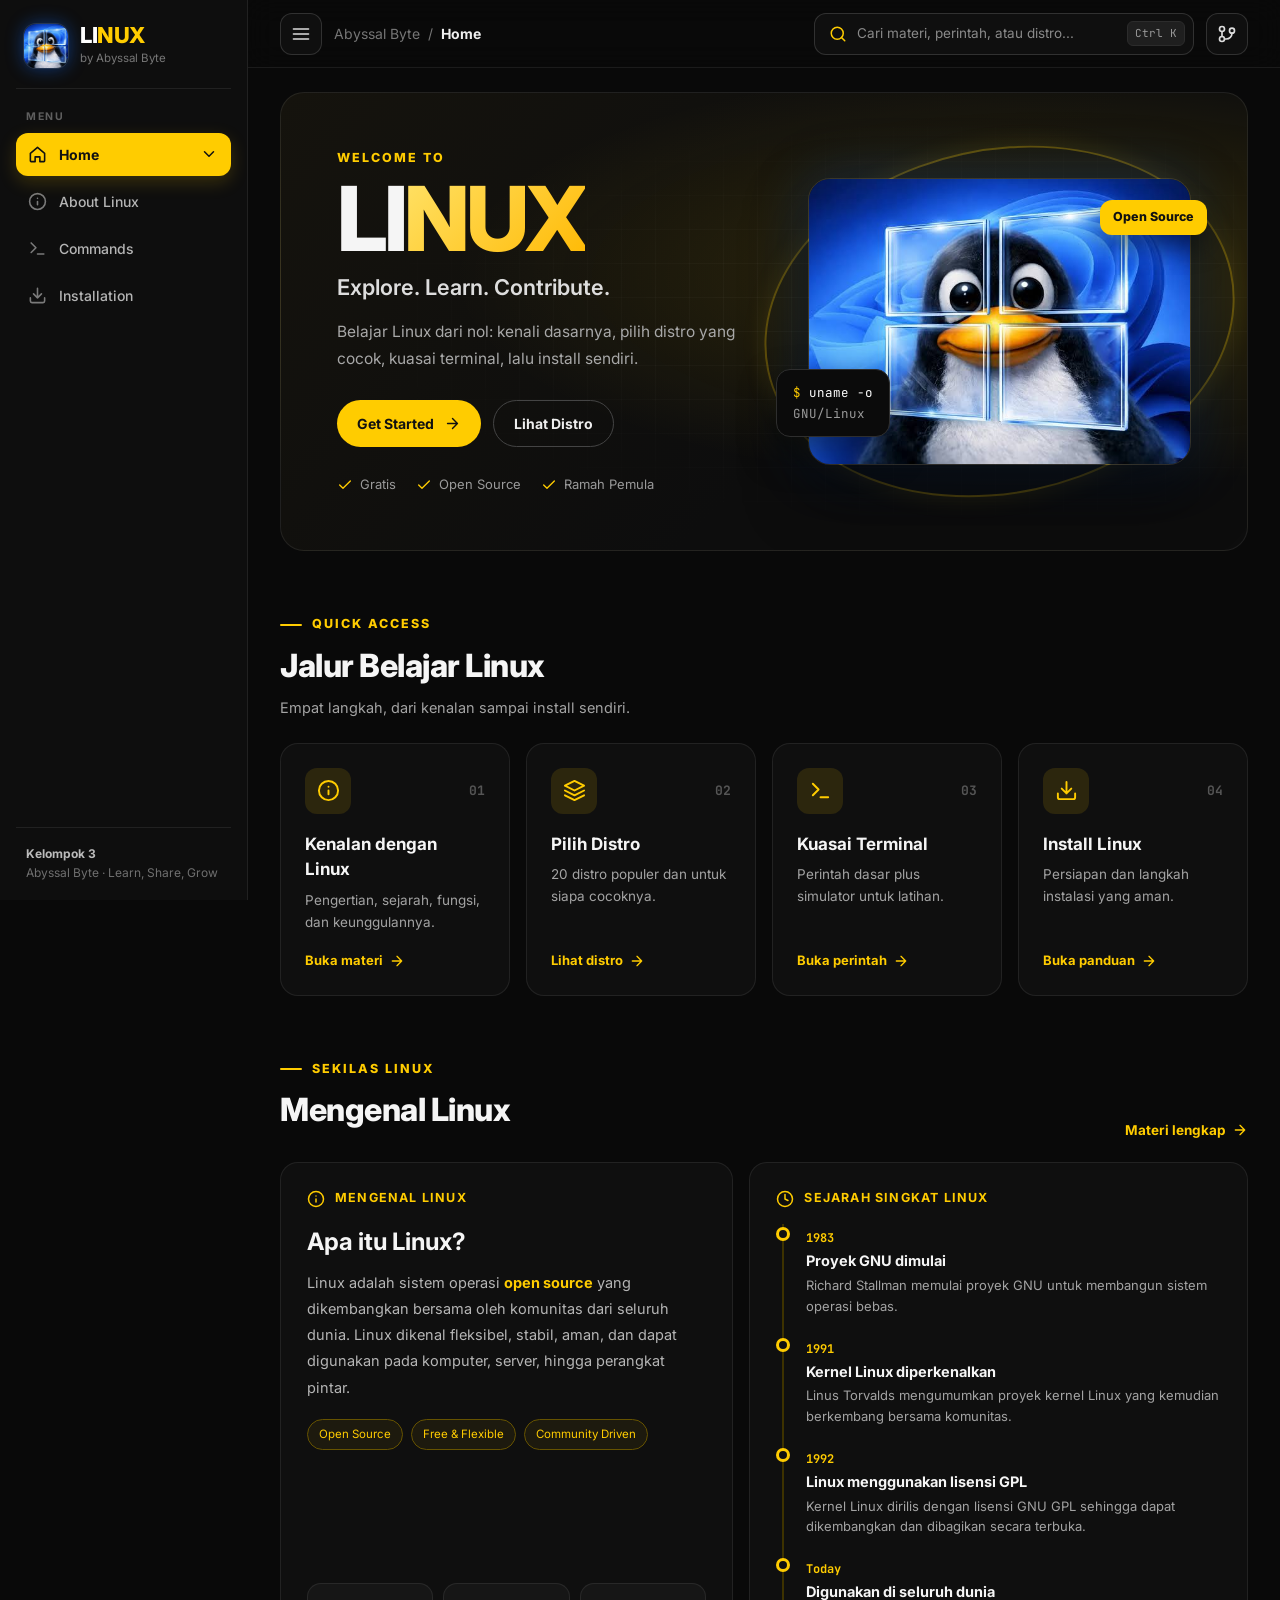
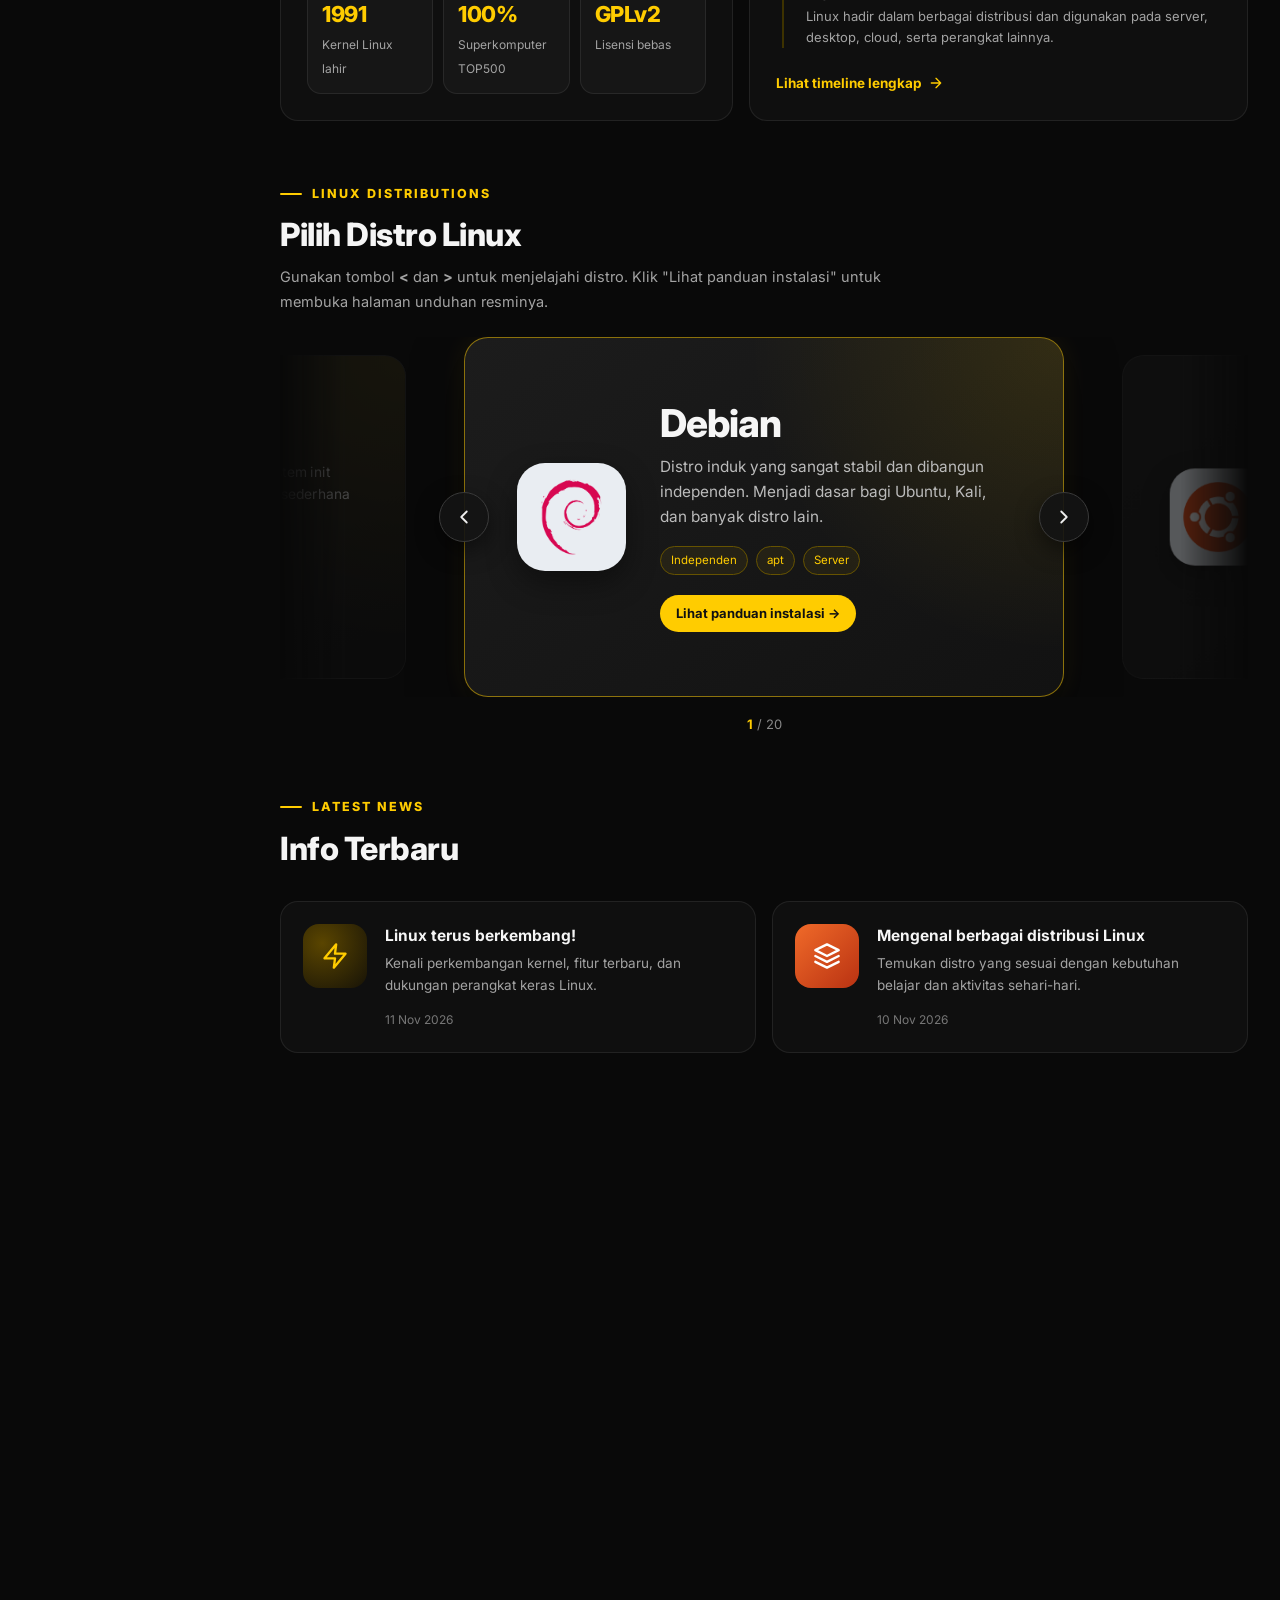
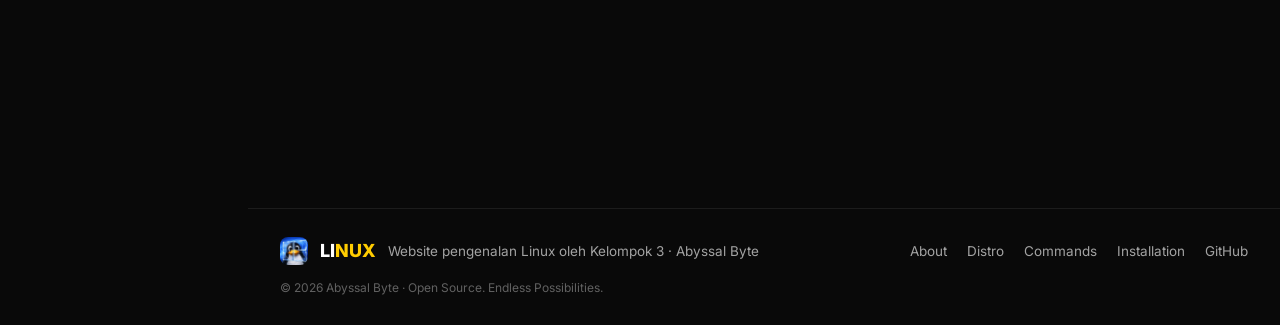
==== commit d9594e46: "Add files via upload" ====
--- a/index.html
+++ b/index.html
@@ -309,14 +309,14 @@
 
         <!-- Nama anggota ada di dalam <span class="member-name">. Kalau dikosongkan, nama tidak ditampilkan -->
         <div class="team-grid">
-          <article class="member reveal"><span class="member-avatar" aria-hidden="true">PL</span><div><h3>Project Leader &amp; GitHub Manager</h3><span class="member-name">maribet</span><p>Mengatur tugas, progres, dan repository.</p></div></article>
-          <article class="member reveal"><span class="member-avatar" aria-hidden="true">UX</span><div><h3>UI/UX Designer</h3><span class="member-name">Asror</span><p>Konsep desain, warna, layout, dan navigasi.</p></div></article>
-          <article class="member reveal"><span class="member-avatar" aria-hidden="true">F1</span><div><h3>Frontend Developer 1</h3><span class="member-name">Mulan</span><p>Halaman Home: navbar, hero, dan footer.</p></div></article>
-          <article class="member reveal"><span class="member-avatar" aria-hidden="true">F2</span><div><h3>Frontend Developer 2</h3><span class="member-name">Ferdiansyah</span><p>Halaman About Linux.</p></div></article>
-          <article class="member reveal"><span class="member-avatar" aria-hidden="true">F3</span><div><h3>Frontend Developer 3</h3><span class="member-name">Umar</span><p>Halaman Linux Distributions.</p></div></article>
-          <article class="member reveal"><span class="member-avatar" aria-hidden="true">F4</span><div><h3>Frontend Developer 4</h3><span class="member-name">Naila</span><p>Halaman Linux Commands.</p></div></article>
-          <article class="member reveal"><span class="member-avatar" aria-hidden="true">F5</span><div><h3>Frontend Developer 5</h3><span class="member-name">anabilfaiz</span><p>Halaman Linux Installation.</p></div></article>
-          <article class="member reveal"><span class="member-avatar" aria-hidden="true">CR</span><div><h3>Content Researcher</h3><span class="member-name">Ayasa</span><p>Menyusun dan memeriksa keakuratan materi.</p></div></article>
+          <article class="member reveal"><img class="member-avatar" src="assets/tim-maribet.jpg" alt="Foto maribet" width="52" height="52" loading="lazy" style="width: 52px; height: 52px; object-fit: cover;" /><div><h3>Project Leader &amp; GitHub Manager</h3><span class="member-name">maribet</span><p>Mengatur tugas, progres, dan repository.</p></div></article>
+          <article class="member reveal"><img class="member-avatar" src="assets/tim-asror.jpg" alt="Foto Asror" width="52" height="52" loading="lazy" style="width: 52px; height: 52px; object-fit: cover;" /><div><h3>UI/UX Designer</h3><span class="member-name">Asror</span><p>Konsep desain, warna, layout, dan navigasi.</p></div></article>
+          <article class="member reveal"><img class="member-avatar" src="assets/tim-mulan.jpg" alt="Foto Mulan" width="52" height="52" loading="lazy" style="width: 52px; height: 52px; object-fit: cover;" /><div><h3>Frontend Developer 1</h3><span class="member-name">Mulan</span><p>Halaman Home: navbar, hero, dan footer.</p></div></article>
+          <article class="member reveal"><img class="member-avatar" src="assets/tim-ferdiansyah.jpg" alt="Foto Ferdiansyah" width="52" height="52" loading="lazy" style="width: 52px; height: 52px; object-fit: cover;" /><div><h3>Frontend Developer 2</h3><span class="member-name">Ferdiansyah</span><p>Halaman About Linux.</p></div></article>
+          <article class="member reveal"><img class="member-avatar" src="assets/tim-umar.jpg" alt="Foto Umar" width="52" height="52" loading="lazy" style="width: 52px; height: 52px; object-fit: cover;" /><div><h3>Frontend Developer 3</h3><span class="member-name">Umar</span><p>Halaman Linux Distributions.</p></div></article>
+          <article class="member reveal"><img class="member-avatar" src="assets/tim-naila.jpg" alt="Foto Naila" width="52" height="52" loading="lazy" style="width: 52px; height: 52px; object-fit: cover;" /><div><h3>Frontend Developer 4</h3><span class="member-name">Naila</span><p>Halaman Linux Commands.</p></div></article>
+          <article class="member reveal"><img class="member-avatar" src="assets/tim-anabilfaiz.jpg" alt="Foto anabilfaiz" width="52" height="52" loading="lazy" style="width: 52px; height: 52px; object-fit: cover;" /><div><h3>Frontend Developer 5</h3><span class="member-name">anabilfaiz</span><p>Halaman Linux Installation.</p></div></article>
+          <article class="member reveal"><img class="member-avatar" src="assets/tim-ayasa.jpg" alt="Foto Ayasa" width="52" height="52" loading="lazy" style="width: 52px; height: 52px; object-fit: cover;" /><div><h3>Content Researcher</h3><span class="member-name">Ayasa</span><p>Menyusun dan memeriksa keakuratan materi.</p></div></article>
         </div>
       </div>
     </section>
--- a/style.css
+++ b/style.css
@@ -1284,3 +1284,2072 @@
 }
 
 
+/* ###################################################################
+   TAMPILAN BARU (redesign)
+   Semua kode di ATAS garis ini adalah kode asli buatan Zull dan sengaja
+   tidak dihapus. Kode di BAWAH ini ditambahkan untuk tampilan baru dan
+   akan menimpa (override) aturan lama yang namanya sama.
+   ################################################################### */
+
+/* ---------- 0. Penyesuaian aturan lama ---------- */
+
+/* Logo sidebar sekarang berjajar ke samping (bukan bertumpuk) */
+.brand {
+  flex-direction: row;
+  margin-bottom: 0;
+}
+
+.brand img {
+  filter: none;
+}
+
+.brand .brand-text {
+  font-size: inherit;
+  font-weight: inherit;
+  letter-spacing: normal;
+}
+
+/* Label kecil di menu tidak ikut ukuran ikon lama */
+.nav-link span.nav-soon {
+  width: auto;
+  font-size: 10px;
+  color: #8a8a8a;
+  text-align: center;
+}
+
+/* Isi topbar diatur manual, bukan disebar rata */
+.topbar {
+  justify-content: flex-start;
+}
+
+/* Lebar konten diatur di aturan baru */
+.main-content {
+  max-width: none;
+}
+
+.footer {
+  justify-content: normal;
+}
+
+.footer span {
+  color: inherit;
+  font-size: inherit;
+}
+
+/* =========================================
+   STYLE.CSS
+   Dipakai SEMUA halaman (sidebar, topbar, footer, tombol,
+   pencarian, notifikasi) + tampilan khusus Dashboard (index.html).
+
+   Daftar isi:
+    1. Variabel warna & ukuran
+    2. Dasar (reset)
+    3. Ikon & tombol
+    4. Sidebar
+    5. Topbar
+    6. Footer
+    7. Pencarian (Ctrl + K)
+    8. Notifikasi kecil (toast)
+    9. Dashboard: hero
+   10. Dashboard: judul bagian
+   11. Dashboard: jalur belajar
+   12. Dashboard: ringkasan Linux & sejarah
+   13. Komponen bersama: page hero, chip, baris perintah, to-top
+   14. Dashboard: tim
+   15. Animasi muncul saat di-scroll
+   16. Responsif
+   ========================================= */
+
+/* ---------- 1. Variabel warna & ukuran ---------- */
+
+:root {
+  --yellow: #ffcc00;
+  --yellow2: #ffd927;
+  --yellow-soft: rgba(255, 204, 0, 0.12);
+  --bg: #090909;
+  --surface: rgba(18, 18, 18, 0.72);
+  --surface-solid: #131313;
+  --border: rgba(255, 255, 255, 0.08);
+  --border-strong: rgba(255, 255, 255, 0.14);
+  --text: #f5f5f5;
+  --muted: #a3a3a3;
+  --muted-2: #767676;
+  --radius: 18px;
+  --sidebar-w: 248px;
+  --topbar-h: 68px;
+  --content-pad: 32px;
+  --font: "Inter", system-ui, -apple-system, "Segoe UI", Roboto, Arial, sans-serif;
+  --mono: "JetBrains Mono", Consolas, "Courier New", monospace;
+}
+
+/* ---------- 2. Dasar ---------- */
+
+*,
+*::before,
+*::after {
+  box-sizing: border-box;
+}
+
+html {
+  scroll-behavior: smooth;
+  /* supaya judul bagian tidak tertutup topbar saat lompat lewat link # */
+  scroll-padding-top: calc(var(--topbar-h) + 16px);
+}
+
+body {
+  margin: 0;
+  min-height: 100vh;
+  background:
+    radial-gradient(900px 500px at 85% -10%, rgba(255, 204, 0, 0.07), transparent 60%),
+    var(--bg);
+  color: var(--text);
+  font-family: var(--font);
+  line-height: 1.5;
+  -webkit-font-smoothing: antialiased;
+}
+
+body.no-scroll {
+  overflow: hidden;
+}
+
+a {
+  color: inherit;
+  text-decoration: none;
+}
+
+img {
+  max-width: 100%;
+}
+
+button {
+  font: inherit;
+}
+
+:focus-visible {
+  outline: 2px solid var(--yellow);
+  outline-offset: 2px;
+}
+
+.sr-only {
+  position: absolute;
+  width: 1px;
+  height: 1px;
+  overflow: hidden;
+  clip: rect(0 0 0 0);
+  white-space: nowrap;
+}
+
+.main-content {
+  margin-left: var(--sidebar-w);
+  padding: 0 var(--content-pad);
+}
+
+/* Isi halaman dibatasi lebarnya di layar yang sangat lebar */
+.main-content > :not(.topbar):not(.footer) {
+  max-width: 1320px;
+  margin-left: auto;
+  margin-right: auto;
+}
+
+/* ---------- 3. Ikon & tombol ---------- */
+
+.icon {
+  width: 20px;
+  height: 20px;
+  fill: none;
+  stroke: currentColor;
+  stroke-width: 2;
+  stroke-linecap: round;
+  stroke-linejoin: round;
+  flex: none;
+}
+
+.eyebrow {
+  margin: 0 0 8px;
+  font-size: 12.5px;
+  font-weight: 800;
+  letter-spacing: 2px;
+  text-transform: uppercase;
+  color: var(--yellow);
+}
+
+.primary-button,
+.ghost-button {
+  display: inline-flex;
+  align-items: center;
+  gap: 10px;
+  padding: 12px 20px;
+  border-radius: 30px;
+  font-size: 14px;
+  font-weight: 700;
+  cursor: pointer;
+  transition: background 0.2s, color 0.2s, border-color 0.2s, transform 0.2s;
+}
+
+.primary-button {
+  background: var(--yellow);
+  color: #111;
+  border: 0;
+}
+
+.primary-button:hover {
+  background: #ffe36a;
+  transform: translateY(-2px);
+}
+
+.ghost-button {
+  background: transparent;
+  color: #eee;
+  border: 1px solid #444;
+}
+
+.ghost-button:hover {
+  border-color: var(--yellow);
+  color: var(--yellow);
+}
+
+.primary-button .icon,
+.ghost-button .icon {
+  width: 17px;
+  height: 17px;
+}
+
+kbd,
+.kbd {
+  font-family: var(--mono);
+  font-size: 11px;
+  padding: 3px 7px;
+  border-radius: 6px;
+  background: #1f1f1f;
+  border: 1px solid #2c2c2c;
+  color: #999;
+}
+
+/* Label kecil "Segera" untuk halaman yang belum jadi (ditambahkan script.js) */
+.nav-soon {
+  margin-left: auto;
+  padding: 3px 8px;
+  border-radius: 20px;
+  background: rgba(255, 255, 255, 0.07);
+  color: #8a8a8a;
+  font-size: 10px;
+  font-weight: 700;
+  letter-spacing: 0.3px;
+}
+
+/* ---------- 4. Sidebar ---------- */
+
+.sidebar {
+  position: fixed;
+  inset: 0 auto 0 0;
+  z-index: 30;
+  width: var(--sidebar-w);
+  display: flex;
+  flex-direction: column;
+  padding: 20px 16px 18px;
+  background: #0e0e0e;
+  border-right: 1px solid var(--border);
+  overflow-y: auto;
+}
+
+.brand {
+  display: flex;
+  align-items: center;
+  gap: 12px;
+  padding: 4px 8px 20px;
+  border-bottom: 1px solid var(--border);
+}
+
+.brand img {
+  width: 44px;
+  height: 44px;
+  border-radius: 12px;
+  object-fit: cover;
+  box-shadow: 0 0 0 1px rgba(255, 255, 255, 0.1), 0 0 18px rgba(18, 109, 255, 0.45);
+}
+
+.brand-text b {
+  display: block;
+  font-size: 22px;
+  font-weight: 800;
+  letter-spacing: -0.5px;
+  line-height: 1;
+}
+
+.brand-text em {
+  font-style: normal;
+  color: var(--yellow);
+}
+
+.brand-text small {
+  display: block;
+  margin-top: 4px;
+  font-size: 11.5px;
+  color: var(--muted-2);
+}
+
+.nav-label {
+  margin: 20px 10px 8px;
+  font-size: 10.5px;
+  font-weight: 700;
+  letter-spacing: 1.5px;
+  text-transform: uppercase;
+  color: #5f5f5f;
+}
+
+.nav-menu {
+  display: grid;
+  gap: 4px;
+}
+
+.nav-link {
+  display: flex;
+  align-items: center;
+  gap: 12px;
+  padding: 11px 12px;
+  border-radius: 12px;
+  color: #b5b5b5;
+  font-size: 14px;
+  font-weight: 500;
+  transition: background 0.2s, color 0.2s;
+}
+
+.nav-link .icon {
+  width: 19px;
+  height: 19px;
+  color: #7a7a7a;
+  transition: color 0.2s;
+}
+
+.nav-link:hover {
+  background: rgba(255, 255, 255, 0.05);
+  color: #fff;
+}
+
+.nav-link:hover .icon {
+  color: #ddd;
+}
+
+.nav-link.active {
+  background: var(--yellow);
+  color: #111;
+  font-weight: 700;
+  box-shadow: 0 6px 18px rgba(255, 204, 0, 0.18);
+}
+
+.nav-link.active .icon {
+  color: #111;
+}
+
+.sidebar-foot {
+  margin-top: auto;
+  padding: 16px 10px 0;
+  border-top: 1px solid var(--border);
+  font-size: 12px;
+  line-height: 1.6;
+  color: #6f6f6f;
+}
+
+.sidebar-foot b {
+  color: #bbb;
+}
+
+/* Menu Dashboard dengan submenu (panah di kanan) */
+.nav-row {
+  position: relative;
+}
+
+.nav-row .nav-parent {
+  padding-right: 48px;
+}
+
+/* Kode lama menggeser menu saat hover; untuk menu induk dimatikan supaya panah tetap sejajar */
+.nav-row .nav-parent:hover {
+  transform: none;
+}
+
+.nav-arrow {
+  position: absolute;
+  top: 50%;
+  right: 6px;
+  width: 32px;
+  height: 32px;
+  margin-top: -16px;
+  display: grid;
+  place-items: center;
+  border: 0;
+  border-radius: 9px;
+  background: transparent;
+  color: #8a8a8a;
+  cursor: pointer;
+  transition: background 0.2s, color 0.2s;
+}
+
+.nav-arrow:hover {
+  background: rgba(255, 255, 255, 0.08);
+  color: #fff;
+}
+
+.nav-arrow .icon {
+  width: 18px;
+  height: 18px;
+  transition: transform 0.3s ease;
+}
+
+/* Panah berputar ke atas saat submenu terbuka */
+.nav-dash-open .nav-arrow .icon {
+  transform: rotate(180deg);
+}
+
+/* Panah ikut gelap saat Dashboard sedang aktif (latar kuning) */
+.nav-parent.active + .nav-arrow {
+  color: #111;
+}
+
+.nav-parent.active + .nav-arrow:hover {
+  background: rgba(0, 0, 0, 0.12);
+  color: #111;
+}
+
+/* Submenu: tertutup (tinggi 0) lalu membuka dengan animasi */
+.nav-sub {
+  display: grid;
+  grid-template-rows: 0fr;
+  transition: grid-template-rows 0.3s ease;
+}
+
+.nav-dash-open .nav-sub {
+  grid-template-rows: 1fr;
+}
+
+.nav-sub-inner {
+  display: grid;
+  gap: 2px;
+  min-height: 0;
+  overflow: hidden;
+  margin-left: 21px;
+  padding-left: 12px;
+  border-left: 1px solid #2c2c2c;
+  visibility: hidden;
+  transition: visibility 0s linear 0.3s;
+}
+
+.nav-dash-open .nav-sub-inner {
+  visibility: visible;
+  transition-delay: 0s;
+}
+
+.nav-sublink {
+  display: flex;
+  align-items: center;
+  gap: 10px;
+  padding: 9px 12px;
+  border-radius: 10px;
+  color: #9a9a9a;
+  font-size: 13.5px;
+  transition: background 0.2s, color 0.2s;
+}
+
+.nav-sublink:first-child {
+  margin-top: 4px;
+}
+
+.nav-sublink:last-child {
+  margin-bottom: 4px;
+}
+
+.nav-sublink::before {
+  content: "";
+  width: 6px;
+  height: 6px;
+  flex: none;
+  border-radius: 50%;
+  background: #4a4a4a;
+  transition: background 0.2s, box-shadow 0.2s;
+}
+
+.nav-sublink:hover {
+  background: rgba(255, 255, 255, 0.04);
+  color: #fff;
+}
+
+.nav-sublink.active {
+  color: var(--yellow);
+  font-weight: 600;
+}
+
+.nav-sublink.active::before {
+  background: var(--yellow);
+  box-shadow: 0 0 0 3px rgba(255, 204, 0, 0.18);
+}
+
+/* Latar gelap di belakang sidebar saat dibuka di HP */
+.sidebar-backdrop {
+  position: fixed;
+  inset: 0;
+  z-index: 25;
+  background: rgba(0, 0, 0, 0.6);
+  backdrop-filter: blur(2px);
+}
+
+.sidebar-backdrop[hidden] {
+  display: none;
+}
+
+/* ---------- 5. Topbar ---------- */
+
+.topbar {
+  position: sticky;
+  top: 0;
+  z-index: 20;
+  height: var(--topbar-h);
+  display: flex;
+  align-items: center;
+  gap: 12px;
+  margin: 0 calc(var(--content-pad) * -1) 24px;
+  padding: 0 var(--content-pad);
+  background: rgba(9, 9, 9, 0.78);
+  backdrop-filter: blur(14px);
+  -webkit-backdrop-filter: blur(14px);
+  border-bottom: 1px solid var(--border);
+}
+
+.menu-toggle,
+.topbar-icon {
+  width: 42px;
+  height: 42px;
+  display: grid;
+  place-items: center;
+  flex: none;
+  border-radius: 12px;
+  border: 1px solid var(--border-strong);
+  background: rgba(255, 255, 255, 0.03);
+  color: #ddd;
+  cursor: pointer;
+  transition: border-color 0.2s, color 0.2s;
+}
+
+/* Logo kecil di topbar: muncul saat sidebar disembunyikan atau di HP */
+.topbar-brand {
+  display: none;
+  align-items: center;
+  gap: 10px;
+  flex: none;
+}
+
+.topbar-brand img {
+  width: 34px;
+  height: 34px;
+  border-radius: 10px;
+  object-fit: cover;
+  box-shadow: 0 0 12px rgba(18, 109, 255, 0.4);
+}
+
+.topbar-brand b {
+  font-size: 18px;
+  font-weight: 800;
+  letter-spacing: -0.5px;
+}
+
+.topbar-brand em {
+  font-style: normal;
+  color: var(--yellow);
+}
+
+.nav-hidden .topbar-brand {
+  display: flex;
+}
+
+/* Sidebar & konten bergeser halus saat menu disembunyikan */
+.sidebar {
+  transition: transform 0.3s ease;
+}
+
+.main-content {
+  transition: margin-left 0.3s ease;
+}
+
+/* Laptop: sidebar bisa disembunyikan (class nav-hidden ditambahkan script.js) */
+@media (min-width: 961px) {
+  .nav-hidden .sidebar {
+    transform: translateX(-100%);
+  }
+
+  .nav-hidden .main-content {
+    margin-left: 0;
+  }
+}
+
+.menu-toggle:hover,
+.topbar-icon:hover {
+  border-color: var(--yellow);
+  color: var(--yellow);
+}
+
+.topbar-title {
+  display: flex;
+  align-items: center;
+  gap: 8px;
+  font-size: 14px;
+  color: var(--muted-2);
+  white-space: nowrap;
+}
+
+.topbar-title b {
+  color: #eee;
+  font-weight: 700;
+}
+
+.search-trigger {
+  margin-left: auto;
+  width: min(380px, 42vw);
+  height: 42px;
+  display: flex;
+  align-items: center;
+  gap: 10px;
+  padding: 0 8px 0 14px;
+  border-radius: 12px;
+  border: 1px solid var(--border-strong);
+  background: rgba(255, 255, 255, 0.03);
+  color: #8a8a8a;
+  font-size: 13.5px;
+  cursor: pointer;
+  transition: border-color 0.2s, color 0.2s;
+}
+
+.search-trigger:hover {
+  border-color: rgba(255, 204, 0, 0.6);
+  color: #ccc;
+}
+
+.search-trigger .icon {
+  width: 18px;
+  height: 18px;
+  color: var(--yellow);
+}
+
+.search-trigger span {
+  flex: 1;
+  min-width: 0;
+  overflow: hidden;
+  text-align: left;
+  white-space: nowrap;
+  text-overflow: ellipsis;
+}
+
+/* ---------- 6. Footer ---------- */
+
+.footer {
+  display: grid;
+  grid-template-columns: 1fr auto;
+  align-items: center;
+  gap: 14px 24px;
+  margin: 72px calc(var(--content-pad) * -1) 0;
+  padding: 28px var(--content-pad);
+  border-top: 1px solid var(--border);
+  color: var(--muted);
+  font-size: 13.5px;
+}
+
+.footer-brand {
+  display: flex;
+  align-items: center;
+  gap: 12px;
+  flex-wrap: wrap;
+}
+
+.footer-brand img {
+  width: 28px;
+  height: 28px;
+  border-radius: 8px;
+  object-fit: cover;
+}
+
+.footer-brand b {
+  font-size: 18px;
+  font-weight: 800;
+  color: #fff;
+}
+
+.footer-brand b em {
+  font-style: normal;
+  color: var(--yellow);
+}
+
+.footer-links {
+  display: flex;
+  flex-wrap: wrap;
+  gap: 8px 20px;
+}
+
+.footer-links a:hover {
+  color: var(--yellow);
+}
+
+.footer small {
+  grid-column: 1 / -1;
+  font-size: 12px;
+  color: #616161;
+}
+
+/* ---------- 7. Pencarian (Ctrl + K) ---------- */
+
+.search-modal {
+  position: fixed;
+  inset: 0;
+  z-index: 50;
+  display: flex;
+  justify-content: center;
+  align-items: flex-start;
+  padding: 12vh 16px 16px;
+}
+
+.search-modal[hidden] {
+  display: none;
+}
+
+.search-backdrop {
+  position: absolute;
+  inset: 0;
+  background: rgba(0, 0, 0, 0.65);
+  backdrop-filter: blur(4px);
+}
+
+.search-dialog {
+  position: relative;
+  width: min(620px, 100%);
+  max-height: 72vh;
+  display: flex;
+  flex-direction: column;
+  overflow: hidden;
+  background: #121212;
+  border: 1px solid #2a2a2a;
+  border-radius: 18px;
+  box-shadow: 0 30px 80px rgba(0, 0, 0, 0.6);
+  animation: popIn 0.2s ease;
+}
+
+@keyframes popIn {
+  from {
+    opacity: 0;
+    transform: translateY(-8px) scale(0.98);
+  }
+}
+
+.search-field {
+  display: flex;
+  align-items: center;
+  gap: 12px;
+  height: 58px;
+  padding: 0 16px;
+  border-bottom: 1px solid #242424;
+}
+
+.search-field .icon {
+  color: var(--yellow);
+}
+
+.search-field input {
+  flex: 1;
+  min-width: 0;
+  background: none;
+  border: 0;
+  outline: none;
+  color: #fff;
+  font: inherit;
+  font-size: 16px;
+}
+
+.search-field input::-webkit-search-cancel-button {
+  display: none;
+}
+
+.search-results {
+  margin: 0;
+  padding: 8px;
+  list-style: none;
+  overflow-y: auto;
+}
+
+.search-group {
+  padding: 10px 10px 6px;
+  font-size: 11px;
+  font-weight: 700;
+  letter-spacing: 1.2px;
+  text-transform: uppercase;
+  color: #666;
+}
+
+.search-item {
+  display: flex;
+  align-items: center;
+  gap: 12px;
+  padding: 10px 12px;
+  border-radius: 12px;
+  cursor: pointer;
+}
+
+.search-ic {
+  width: 34px;
+  height: 34px;
+  display: grid;
+  place-items: center;
+  flex: none;
+  border-radius: 10px;
+  background: #1c1c1c;
+  color: var(--yellow);
+}
+
+.search-ic .icon {
+  width: 17px;
+  height: 17px;
+}
+
+.search-text {
+  min-width: 0;
+  flex: 1;
+}
+
+.search-text b {
+  display: block;
+  font-size: 14px;
+  font-weight: 600;
+  color: #eee;
+}
+
+.search-text small {
+  display: block;
+  overflow: hidden;
+  font-size: 12.5px;
+  color: #888;
+  white-space: nowrap;
+  text-overflow: ellipsis;
+}
+
+.search-item.is-active {
+  background: rgba(255, 204, 0, 0.1);
+}
+
+.search-item.is-active b {
+  color: var(--yellow);
+}
+
+.search-empty {
+  padding: 30px 16px;
+  text-align: center;
+  font-size: 14px;
+  color: #888;
+}
+
+.search-foot {
+  display: flex;
+  gap: 18px;
+  padding: 10px 16px;
+  border-top: 1px solid #242424;
+  font-size: 12px;
+  color: #777;
+}
+
+.search-foot kbd {
+  margin-right: 4px;
+}
+
+/* ---------- 8. Notifikasi kecil (toast) ---------- */
+
+.toast-wrap {
+  position: fixed;
+  left: 50%;
+  bottom: 24px;
+  z-index: 60;
+  display: grid;
+  gap: 8px;
+  width: max-content;
+  max-width: calc(100vw - 32px);
+  transform: translateX(-50%);
+  pointer-events: none;
+}
+
+.toast {
+  display: flex;
+  align-items: center;
+  gap: 10px;
+  padding: 12px 16px;
+  border-radius: 12px;
+  background: #1b1b1b;
+  border: 1px solid #333;
+  color: #eee;
+  font-size: 13.5px;
+  box-shadow: 0 12px 30px rgba(0, 0, 0, 0.5);
+  animation: popIn 0.25s ease;
+  transition: opacity 0.3s, transform 0.3s;
+}
+
+.toast::before {
+  content: "";
+  width: 8px;
+  height: 8px;
+  flex: none;
+  border-radius: 50%;
+  background: var(--yellow);
+}
+
+.toast.is-leaving {
+  opacity: 0;
+  transform: translateY(8px);
+}
+
+/* ---------- 9. Dashboard: hero ---------- */
+
+.hero {
+  position: relative;
+  display: grid;
+  grid-template-columns: minmax(0, 1.05fr) minmax(0, 0.95fr);
+  align-items: center;
+  gap: 48px;
+  padding: 56px;
+  border-radius: 24px;
+  border: 1px solid var(--border);
+  background:
+    radial-gradient(ellipse at 80% 40%, rgba(255, 204, 0, 0.16), transparent 55%),
+    linear-gradient(135deg, #15130d, #0d0d0d 60%);
+  overflow: hidden;
+  isolation: isolate;
+}
+
+/* Pola kotak-kotak tipis */
+.hero::before {
+  content: "";
+  position: absolute;
+  inset: 0;
+  z-index: -1;
+  background-image:
+    linear-gradient(rgba(255, 255, 255, 0.035) 1px, transparent 1px),
+    linear-gradient(90deg, rgba(255, 255, 255, 0.035) 1px, transparent 1px);
+  background-size: 34px 34px;
+  -webkit-mask-image: radial-gradient(ellipse at 70% 50%, #000 10%, transparent 70%);
+  mask-image: radial-gradient(ellipse at 70% 50%, #000 10%, transparent 70%);
+}
+
+.hero h1 {
+  margin: 4px 0 10px;
+  font-size: clamp(56px, 7vw, 96px);
+  font-weight: 800;
+  line-height: 0.95;
+  letter-spacing: -4px;
+}
+
+.hero h1 em {
+  font-style: normal;
+  color: var(--yellow);
+  background: linear-gradient(135deg, #ffe36a, #ffb800);
+  -webkit-background-clip: text;
+  background-clip: text;
+  -webkit-text-fill-color: transparent;
+}
+
+.hero-tagline {
+  margin: 0 0 14px;
+  font-size: clamp(18px, 1.7vw, 22px);
+  font-weight: 600;
+  color: #ddd;
+}
+
+.hero-desc {
+  max-width: 520px;
+  margin: 0 0 28px;
+  font-size: 15.5px;
+  line-height: 1.75;
+  color: #a8a8a8;
+}
+
+.hero-actions {
+  display: flex;
+  flex-wrap: wrap;
+  gap: 12px;
+}
+
+.hero-points {
+  display: flex;
+  flex-wrap: wrap;
+  gap: 10px 20px;
+  margin: 28px 0 0;
+  padding: 0;
+  list-style: none;
+  font-size: 13px;
+  color: #9a9a9a;
+}
+
+.hero-points li {
+  display: flex;
+  align-items: center;
+  gap: 7px;
+}
+
+.hero-points .icon {
+  width: 16px;
+  height: 16px;
+  color: var(--yellow);
+}
+
+.hero-visual {
+  position: relative;
+  justify-self: center;
+  width: min(100%, 460px);
+}
+
+.hero-visual img {
+  display: block;
+  width: 100%;
+  aspect-ratio: 4 / 3;
+  object-fit: cover;
+  border-radius: 22px;
+  border: 1px solid rgba(255, 255, 255, 0.12);
+  box-shadow: 0 30px 60px rgba(0, 0, 0, 0.55), 0 0 60px rgba(18, 109, 255, 0.22);
+}
+
+/* Cincin dekorasi di belakang gambar */
+.hero-ring {
+  position: absolute;
+  inset: -10% -12%;
+  z-index: -1;
+  border: 2px solid rgba(255, 204, 0, 0.3);
+  border-radius: 50%;
+  transform: rotate(-12deg);
+  box-shadow: 0 0 24px rgba(255, 204, 0, 0.12);
+}
+
+/* Kotak terminal kecil yang "melayang" */
+.hero-float {
+  position: absolute;
+  left: -32px;
+  bottom: 28px;
+  padding: 12px 16px;
+  border-radius: 14px;
+  background: #0b0b0b;
+  border: 1px solid #2e2e2e;
+  box-shadow: 0 16px 34px rgba(0, 0, 0, 0.55);
+  font-family: var(--mono);
+  font-size: 12.5px;
+  line-height: 1.7;
+  color: #9a9a9a;
+}
+
+.hero-float span {
+  color: var(--yellow);
+}
+
+.hero-float b {
+  font-weight: 400;
+  color: #fff;
+}
+
+.hero-badge {
+  position: absolute;
+  top: 22px;
+  right: -16px;
+  padding: 8px 13px;
+  border-radius: 12px;
+  background: var(--yellow);
+  color: #111;
+  font-size: 12.5px;
+  font-weight: 800;
+  box-shadow: 0 12px 26px rgba(0, 0, 0, 0.45);
+}
+
+/* ---------- 10. Dashboard: judul bagian ---------- */
+
+.section {
+  margin-top: 64px;
+}
+
+.section-head {
+  display: flex;
+  align-items: flex-end;
+  justify-content: space-between;
+  flex-wrap: wrap;
+  gap: 16px 24px;
+  margin-bottom: 22px;
+}
+
+.section-head .eyebrow {
+  display: flex;
+  align-items: center;
+  gap: 10px;
+}
+
+.section-head .eyebrow::before {
+  content: "";
+  width: 22px;
+  height: 2px;
+  border-radius: 2px;
+  background: var(--yellow);
+}
+
+.section-head h2 {
+  margin: 0 0 6px;
+  font-size: clamp(24px, 2.6vw, 32px);
+  font-weight: 800;
+  letter-spacing: -0.5px;
+}
+
+.section-head p:not(.eyebrow) {
+  max-width: 640px;
+  margin: 0;
+  font-size: 14.5px;
+  line-height: 1.7;
+  color: var(--muted);
+}
+
+.section-link {
+  display: inline-flex;
+  align-items: center;
+  gap: 6px;
+  font-size: 13.5px;
+  font-weight: 700;
+  color: var(--yellow);
+  white-space: nowrap;
+}
+
+.section-link .icon {
+  width: 16px;
+  height: 16px;
+  transition: transform 0.2s;
+}
+
+.section-link:hover .icon {
+  transform: translateX(3px);
+}
+
+.card {
+  background: var(--surface);
+  border: 1px solid var(--border);
+  border-radius: var(--radius);
+  padding: 26px;
+}
+
+/* ---------- 11. Dashboard: jalur belajar ---------- */
+
+.path-grid {
+  display: grid;
+  grid-template-columns: repeat(4, 1fr);
+  gap: 16px;
+}
+
+.path-card {
+  position: relative;
+  display: flex;
+  flex-direction: column;
+  padding: 24px;
+  border-radius: var(--radius);
+  background: var(--surface);
+  border: 1px solid var(--border);
+  transition: border-color 0.3s, transform 0.3s, box-shadow 0.3s;
+}
+
+.path-card:hover {
+  transform: translateY(-4px);
+  border-color: rgba(255, 204, 0, 0.45);
+  box-shadow: 0 15px 35px rgba(0, 0, 0, 0.45);
+}
+
+.path-top {
+  display: flex;
+  align-items: center;
+  justify-content: space-between;
+}
+
+.path-icon {
+  width: 46px;
+  height: 46px;
+  display: grid;
+  place-items: center;
+  border-radius: 12px;
+  background: var(--yellow-soft);
+  color: var(--yellow);
+}
+
+.path-icon .icon {
+  width: 23px;
+  height: 23px;
+}
+
+.path-num {
+  font-family: var(--mono);
+  font-size: 13px;
+  font-weight: 700;
+  color: #555;
+}
+
+.path-card h3 {
+  margin: 18px 0 6px;
+  font-size: 17px;
+}
+
+.path-card p {
+  flex: 1;
+  margin: 0 0 18px;
+  font-size: 13.5px;
+  line-height: 1.65;
+  color: var(--muted);
+}
+
+.path-cta {
+  display: inline-flex;
+  align-items: center;
+  gap: 6px;
+  font-size: 13px;
+  font-weight: 700;
+  color: var(--yellow);
+}
+
+.path-cta .icon {
+  width: 16px;
+  height: 16px;
+}
+
+/* Kartu menuju halaman yang belum jadi */
+.path-card.is-soon .path-cta {
+  color: #777;
+}
+
+.path-card > .nav-soon {
+  position: absolute;
+  top: 26px;
+  right: 58px;
+}
+
+/* ---------- 12. Dashboard: ringkasan Linux & sejarah ---------- */
+
+.overview-grid {
+  display: grid;
+  grid-template-columns: minmax(0, 1fr) minmax(0, 1.1fr);
+  gap: 16px;
+}
+
+.card-title {
+  display: flex;
+  align-items: center;
+  gap: 10px;
+  margin: 0 0 16px;
+  font-size: 12.5px;
+  font-weight: 700;
+  letter-spacing: 1.2px;
+  text-transform: uppercase;
+  color: var(--yellow);
+}
+
+.card-title .icon {
+  width: 18px;
+  height: 18px;
+}
+
+.overview-card {
+  display: flex;
+  flex-direction: column;
+}
+
+.overview-card .section-link {
+  align-self: flex-start;
+}
+
+/* Kotak angka kecil (dipakai di ringkasan & tim) */
+.quick-facts {
+  display: grid;
+  grid-template-columns: repeat(3, 1fr);
+  gap: 10px;
+  margin-top: auto;
+  padding-top: 24px;
+}
+
+.quick-facts.is-two {
+  grid-template-columns: repeat(2, 1fr);
+  margin: 0 0 20px;
+  padding-top: 0;
+}
+
+.quick-facts div {
+  padding: 14px;
+  border-radius: 14px;
+  background: rgba(255, 255, 255, 0.03);
+  border: 1px solid var(--border);
+}
+
+.quick-facts strong {
+  display: block;
+  font-size: 22px;
+  font-weight: 800;
+  letter-spacing: -0.5px;
+  color: var(--yellow);
+}
+
+.quick-facts span {
+  font-size: 12px;
+  line-height: 1.45;
+  color: var(--muted);
+}
+
+.overview-card h3 {
+  margin: 0 0 10px;
+  font-size: 24px;
+}
+
+.overview-card > p:not(.card-title) {
+  margin: 0;
+  font-size: 14.5px;
+  line-height: 1.8;
+  color: #b5b5b5;
+}
+
+.overview-card > p:not(.card-title) b {
+  color: var(--yellow);
+}
+
+.tag-list {
+  display: flex;
+  flex-wrap: wrap;
+  gap: 8px;
+  margin: 18px 0 22px;
+}
+
+.tag {
+  padding: 6px 11px;
+  border-radius: 20px;
+  border: 1px solid #665300;
+  background: rgba(255, 204, 0, 0.06);
+  color: var(--yellow);
+  font-size: 11.5px;
+}
+
+.mini-timeline {
+  display: grid;
+  gap: 18px;
+  margin: 0 0 22px 6px;
+  padding: 0 0 0 22px;
+  list-style: none;
+  border-left: 2px solid #3d3200;
+}
+
+.mini-timeline li {
+  position: relative;
+}
+
+.mini-timeline li::before {
+  content: "";
+  position: absolute;
+  top: 3px;
+  left: -30px;
+  width: 14px;
+  height: 14px;
+  border-radius: 50%;
+  background: #111;
+  border: 3px solid var(--yellow);
+}
+
+.mini-timeline time {
+  font-family: var(--mono);
+  font-size: 12px;
+  font-weight: 700;
+  color: var(--yellow);
+}
+
+.mini-timeline b {
+  display: block;
+  margin: 2px 0 3px;
+  font-size: 14.5px;
+}
+
+.mini-timeline p {
+  margin: 0;
+  font-size: 13px;
+  line-height: 1.6;
+  color: var(--muted);
+}
+
+/* ---------- 13. Komponen bersama ---------- */
+
+/* Kepala halaman (dipakai Commands & Installation) */
+.page-hero {
+  position: relative;
+  display: grid;
+  grid-template-columns: minmax(0, 1.2fr) minmax(0, 0.8fr);
+  align-items: center;
+  gap: 40px;
+  padding: 44px 48px;
+  border-radius: 24px;
+  border: 1px solid var(--border);
+  background:
+    radial-gradient(ellipse at 85% 30%, rgba(255, 204, 0, 0.15), transparent 55%),
+    linear-gradient(135deg, #15130d, #0d0d0d 60%);
+  overflow: hidden;
+  isolation: isolate;
+}
+
+.page-hero::before {
+  content: "";
+  position: absolute;
+  inset: 0;
+  z-index: -1;
+  background-image:
+    linear-gradient(rgba(255, 255, 255, 0.035) 1px, transparent 1px),
+    linear-gradient(90deg, rgba(255, 255, 255, 0.035) 1px, transparent 1px);
+  background-size: 34px 34px;
+  -webkit-mask-image: radial-gradient(ellipse at 80% 50%, #000 10%, transparent 70%);
+  mask-image: radial-gradient(ellipse at 80% 50%, #000 10%, transparent 70%);
+}
+
+.breadcrumb {
+  display: flex;
+  gap: 8px;
+  margin-bottom: 16px;
+  font-size: 12.5px;
+  color: #888;
+}
+
+.breadcrumb a:hover {
+  color: var(--yellow);
+}
+
+.breadcrumb b {
+  color: #ddd;
+  font-weight: 600;
+}
+
+.page-hero h1 {
+  margin: 4px 0 12px;
+  font-size: clamp(32px, 4vw, 52px);
+  font-weight: 800;
+  line-height: 1.08;
+  letter-spacing: -1.5px;
+}
+
+.page-hero h1 em {
+  font-style: normal;
+  color: var(--yellow);
+}
+
+.page-hero-desc {
+  max-width: 540px;
+  margin: 0 0 22px;
+  font-size: 15.5px;
+  line-height: 1.7;
+  color: #aaa;
+}
+
+.page-meta {
+  display: flex;
+  flex-wrap: wrap;
+  gap: 8px;
+  margin: 0;
+  padding: 0;
+  list-style: none;
+}
+
+.page-meta li {
+  display: flex;
+  align-items: center;
+  gap: 7px;
+  padding: 7px 12px;
+  border-radius: 20px;
+  background: rgba(255, 255, 255, 0.04);
+  border: 1px solid var(--border-strong);
+  font-size: 12.5px;
+  color: #ccc;
+}
+
+.page-meta .icon {
+  width: 15px;
+  height: 15px;
+  color: var(--yellow);
+}
+
+/* Tombol pilihan kecil (filter) */
+.chip-row {
+  display: flex;
+  flex-wrap: wrap;
+  gap: 8px;
+}
+
+.chip {
+  padding: 9px 15px;
+  border-radius: 30px;
+  border: 1px solid #333;
+  background: #161616;
+  color: #bbb;
+  font-size: 13px;
+  font-weight: 600;
+  cursor: pointer;
+  white-space: nowrap;
+  transition: background 0.2s, color 0.2s, border-color 0.2s;
+}
+
+.chip:hover {
+  border-color: #806700;
+  color: #fff;
+}
+
+.chip.is-active {
+  background: var(--yellow);
+  border-color: var(--yellow);
+  color: #111;
+}
+
+.chip small {
+  margin-left: 6px;
+  font-size: 11px;
+  opacity: 0.6;
+}
+
+/* Baris perintah dengan tombol salin */
+.cmd-line {
+  display: flex;
+  align-items: center;
+  gap: 8px;
+  padding: 8px 8px 8px 14px;
+  border-radius: 10px;
+  background: #0b0b0b;
+  border: 1px solid #262626;
+  font-family: var(--mono);
+  font-size: 13px;
+}
+
+.cmd-line code {
+  flex: 1;
+  min-width: 0;
+  overflow-x: auto;
+  white-space: nowrap;
+  color: #eee;
+  scrollbar-width: none;
+}
+
+.cmd-line code::before {
+  content: "$ ";
+  color: var(--yellow);
+}
+
+.copy-btn {
+  display: grid;
+  place-items: center;
+  flex: none;
+  width: 30px;
+  height: 30px;
+  border: 0;
+  border-radius: 8px;
+  background: none;
+  color: #888;
+  cursor: pointer;
+  transition: background 0.2s, color 0.2s;
+}
+
+.copy-btn .icon {
+  width: 16px;
+  height: 16px;
+}
+
+.copy-btn:hover {
+  background: #1d1d1d;
+  color: var(--yellow);
+}
+
+.copy-btn.is-copied {
+  color: #3ddc68;
+}
+
+/* Navigasi "sebelumnya / selanjutnya" di bawah halaman */
+.next-row {
+  display: grid;
+  grid-template-columns: 1fr 1fr;
+  gap: 16px;
+}
+
+.next-card {
+  position: relative;
+  display: flex;
+  flex-direction: column;
+  gap: 4px;
+  padding: 20px 24px;
+  border-radius: var(--radius);
+  background: var(--surface);
+  border: 1px solid var(--border);
+  transition: border-color 0.3s, transform 0.3s;
+}
+
+.next-card:hover {
+  border-color: rgba(255, 204, 0, 0.45);
+  transform: translateY(-3px);
+}
+
+.next-card small {
+  font-size: 11.5px;
+  font-weight: 700;
+  letter-spacing: 1px;
+  text-transform: uppercase;
+  color: #888;
+}
+
+.next-card b {
+  font-size: 17px;
+}
+
+.next-card.is-next {
+  align-items: flex-end;
+  text-align: right;
+  background:
+    radial-gradient(circle at 100% 50%, rgba(255, 204, 0, 0.12), transparent 60%),
+    var(--surface);
+}
+
+.next-card .icon {
+  position: absolute;
+  top: 50%;
+  left: 24px;
+  margin-top: -10px;
+  color: var(--yellow);
+}
+
+/* Tombol kembali ke atas */
+.to-top {
+  position: fixed;
+  right: 22px;
+  bottom: 22px;
+  z-index: 15;
+  width: 46px;
+  height: 46px;
+  display: grid;
+  place-items: center;
+  border: 0;
+  border-radius: 50%;
+  background: var(--yellow);
+  color: #111;
+  cursor: pointer;
+  box-shadow: 0 8px 22px rgba(0, 0, 0, 0.5);
+  opacity: 0;
+  transform: translateY(16px);
+  pointer-events: none;
+  transition: opacity 0.3s, transform 0.3s, background 0.2s;
+}
+
+.to-top.is-show {
+  opacity: 1;
+  transform: none;
+  pointer-events: auto;
+}
+
+.to-top:hover {
+  background: #ffe36a;
+}
+
+/* ---------- Dashboard: Latest News (isi dari Zull) ---------- */
+
+.news-grid {
+  display: grid;
+  grid-template-columns: repeat(2, 1fr);
+  gap: 16px;
+}
+
+.news-card {
+  display: flex;
+  align-items: flex-start;
+  gap: 18px;
+  padding: 22px;
+  border-radius: var(--radius);
+  background: var(--surface);
+  border: 1px solid var(--border);
+  transition: border-color 0.3s, transform 0.3s;
+}
+
+.news-card:hover {
+  transform: translateY(-3px);
+  border-color: rgba(255, 204, 0, 0.45);
+}
+
+.news-thumb {
+  width: 64px;
+  height: 64px;
+  display: grid;
+  place-items: center;
+  flex: none;
+  border-radius: 16px;
+  background: radial-gradient(circle at 30% 30%, #5a4500, #171307);
+  color: var(--yellow);
+}
+
+.news-thumb .icon {
+  width: 28px;
+  height: 28px;
+}
+
+.news-thumb.is-orange {
+  background: linear-gradient(135deg, #f06a29, #b93212);
+  color: #fff;
+}
+
+.news-card h3 {
+  margin: 0 0 6px;
+  font-size: 15.5px;
+}
+
+.news-card p {
+  margin: 0 0 10px;
+  font-size: 13.5px;
+  line-height: 1.6;
+  color: var(--muted);
+}
+
+.news-card time {
+  font-size: 12px;
+  color: #777;
+}
+
+/* ---------- 14. Dashboard: tim ---------- */
+
+.team-wrap {
+  display: grid;
+  grid-template-columns: minmax(0, 0.85fr) minmax(0, 1.6fr);
+  gap: 16px;
+}
+
+.team-intro {
+  display: flex;
+  flex-direction: column;
+  background:
+    radial-gradient(circle at 100% 0, rgba(255, 204, 0, 0.12), transparent 50%),
+    var(--surface);
+}
+
+.team-badge {
+  align-self: flex-start;
+  margin-bottom: 14px;
+  padding: 5px 11px;
+  border-radius: 20px;
+  background: var(--yellow-soft);
+  border: 1px solid #665300;
+  color: var(--yellow);
+  font-size: 11px;
+  font-weight: 800;
+  letter-spacing: 1.5px;
+}
+
+.team-intro h3 {
+  margin: 0 0 10px;
+  font-size: 26px;
+}
+
+.team-intro p {
+  margin: 0 0 20px;
+  font-size: 14px;
+  line-height: 1.75;
+  color: #b5b5b5;
+}
+
+.team-photo {
+  margin: 0 0 20px;
+}
+
+.team-photo img {
+  display: block;
+  width: 100%;
+  border-radius: 14px;
+  border: 1px solid var(--border-strong);
+}
+
+.team-intro .ghost-button {
+  align-self: flex-start;
+  margin-top: auto;
+}
+
+.team-grid {
+  display: grid;
+  grid-template-columns: repeat(2, 1fr);
+  gap: 12px;
+}
+
+.member {
+  display: flex;
+  gap: 14px;
+  padding: 16px;
+  border-radius: 16px;
+  background: var(--surface-solid);
+  border: 1px solid var(--border);
+  transition: border-color 0.3s;
+}
+
+.member:hover {
+  border-color: rgba(255, 204, 0, 0.4);
+}
+
+.member-avatar {
+  width: 42px;
+  height: 42px;
+  display: grid;
+  place-items: center;
+  flex: none;
+  border-radius: 50%;
+  background: linear-gradient(135deg, var(--yellow), #ff9f1a);
+  color: #111;
+  font-size: 13px;
+  font-weight: 800;
+}
+
+.member h3 {
+  margin: 1px 0 2px;
+  font-size: 14px;
+}
+
+/* Nama anggota: kalau masih kosong, otomatis disembunyikan */
+.member-name {
+  display: block;
+  font-size: 12.5px;
+  font-weight: 600;
+  color: var(--yellow);
+}
+
+.member-name:empty {
+  display: none;
+}
+
+.member p {
+  margin: 4px 0 0;
+  font-size: 12.5px;
+  line-height: 1.55;
+  color: var(--muted);
+}
+
+/* ---------- 15. Animasi muncul saat di-scroll ---------- */
+
+/* Elemen ber-class .reveal awalnya transparan, lalu muncul
+   saat masuk layar (class .is-visible ditambahkan script.js) */
+.js .reveal:not(.is-visible) {
+  opacity: 0;
+  transform: translateY(20px);
+}
+
+.reveal {
+  transition: opacity 0.6s ease, transform 0.5s ease, border-color 0.3s, box-shadow 0.3s, background 0.3s;
+}
+
+/* ---------- 16. Responsif ---------- */
+
+@media (max-width: 1200px) {
+  .path-grid {
+    grid-template-columns: repeat(2, 1fr);
+  }
+
+  .hero {
+    padding: 44px;
+    gap: 36px;
+  }
+}
+
+/* Tablet & HP: sidebar jadi menu geser (buka lewat tombol ☰) */
+@media (max-width: 960px) {
+  :root {
+    --content-pad: 20px;
+  }
+
+  .sidebar {
+    transform: translateX(-100%);
+    box-shadow: 15px 0 35px rgba(0, 0, 0, 0.5);
+  }
+
+  .sidebar.open {
+    transform: translateX(0);
+  }
+
+  .main-content {
+    margin-left: 0;
+  }
+
+  .topbar-brand {
+    display: flex;
+  }
+
+  .hero,
+  .overview-grid,
+  .team-wrap,
+  .page-hero {
+    grid-template-columns: 1fr;
+  }
+
+  .hero-visual {
+    width: min(100%, 420px);
+  }
+}
+
+@media (max-width: 760px) {
+  :root {
+    --topbar-h: 62px;
+    --content-pad: 16px;
+  }
+
+  .topbar {
+    gap: 10px;
+    margin-bottom: 16px;
+  }
+
+  .topbar-title {
+    display: none;
+  }
+
+  .topbar-brand b {
+    display: none;
+  }
+
+  .search-trigger {
+    width: auto;
+    min-width: 0;
+    flex: 1;
+  }
+
+  .search-trigger kbd {
+    display: none;
+  }
+
+  .hero {
+    padding: 30px 22px 34px;
+    gap: 30px;
+    border-radius: 20px;
+  }
+
+  .hero h1 {
+    font-size: 58px;
+    letter-spacing: -3px;
+  }
+
+  .hero-desc {
+    font-size: 14.5px;
+  }
+
+  .hero-ring {
+    display: none;
+  }
+
+  .page-hero {
+    padding: 28px 22px;
+    gap: 26px;
+    border-radius: 20px;
+  }
+
+  .page-hero-desc {
+    font-size: 14.5px;
+  }
+
+  .chip-row {
+    flex-wrap: nowrap;
+    overflow-x: auto;
+    scrollbar-width: none;
+  }
+
+  .chip-row::-webkit-scrollbar {
+    display: none;
+  }
+
+  .to-top {
+    right: 14px;
+    bottom: 14px;
+  }
+
+  .hero-float {
+    left: 10px;
+    bottom: 10px;
+    padding: 9px 12px;
+    font-size: 11.5px;
+  }
+
+  .hero-badge {
+    top: 10px;
+    right: 10px;
+  }
+
+  .section {
+    margin-top: 48px;
+  }
+
+  .card {
+    padding: 20px;
+  }
+
+  .path-grid,
+  .news-grid,
+  .team-grid {
+    grid-template-columns: 1fr;
+  }
+
+  .news-card {
+    padding: 18px;
+  }
+
+  .news-thumb {
+    width: 52px;
+    height: 52px;
+  }
+
+  /* Kartu jalur belajar dibuat ringkas: ikon di kiri */
+  .path-card {
+    display: grid;
+    grid-template-columns: auto 1fr;
+    column-gap: 16px;
+    padding: 18px;
+  }
+
+  .path-top {
+    grid-row: 1 / span 3;
+    align-self: start;
+  }
+
+  .path-num {
+    display: none;
+  }
+
+  .path-card h3 {
+    margin: 2px 0 4px;
+    font-size: 16px;
+    padding-right: 64px;
+  }
+
+  .path-card p {
+    margin-bottom: 10px;
+  }
+
+  .path-card > .nav-soon {
+    top: 18px;
+    right: 18px;
+  }
+
+  .quick-facts {
+    gap: 8px;
+  }
+
+  .quick-facts div {
+    padding: 12px 10px;
+  }
+
+  .quick-facts strong {
+    font-size: 19px;
+  }
+
+  .footer {
+    grid-template-columns: 1fr;
+    margin-top: 56px;
+  }
+
+  .search-modal {
+    padding-top: 8vh;
+  }
+
+  .search-foot {
+    display: none;
+  }
+}
+
+@media (prefers-reduced-motion: reduce) {
+  html {
+    scroll-behavior: auto;
+  }
+
+  *,
+  *::before,
+  *::after {
+    animation: none !important;
+    transition: none !important;
+  }
+}
--- a/distros.css
+++ b/distros.css
@@ -292,3 +292,330 @@
     right: 4px;
   }
 }
+
+/* ###################################################################
+   TAMPILAN BARU (redesign)
+   Kode di ATAS garis ini adalah kode asli Frontend 3 (Zull) dan sengaja
+   tidak dihapus. Kode di BAWAH ini menimpa aturan lama untuk tampilan baru.
+   ################################################################### */
+
+/* ---------- Penyesuaian aturan lama ---------- */
+
+/* Jarak bagian distro mengikuti bagian lain di dashboard */
+.distro-section {
+  margin: 64px auto 0;
+  scroll-margin-top: 0;
+}
+
+/* Kartu tidak lagi punya bingkai abu-abu di dalamnya */
+.distro-card {
+  padding: 0;
+}
+
+.distro-inner {
+  border-radius: 0;
+  background: none;
+}
+
+.distro-name {
+  text-decoration: none;
+}
+
+.distro-desc {
+  font-weight: 400;
+}
+
+@media (max-width: 760px) {
+  .distro-section {
+    margin-top: 48px;
+  }
+}
+
+/* ---------- Carousel ---------- */
+
+.carousel {
+  --card-w: clamp(300px, 62%, 760px);
+  --gap: 28px;
+  --btn: 50px;
+  position: relative;
+  height: clamp(300px, 42vh, 360px);
+  outline: none;
+}
+
+.carousel:focus-visible {
+  outline: 2px dashed var(--yellow);
+  outline-offset: 6px;
+  border-radius: 24px;
+}
+
+.carousel-viewport {
+  height: 100%;
+  overflow: hidden;
+  /* Gerak vertikal tetap menggulir halaman */
+  touch-action: pan-y;
+  /* Ujung kiri & kanan dibuat memudar */
+  -webkit-mask-image: linear-gradient(90deg, transparent, #000 7%, #000 93%, transparent);
+  mask-image: linear-gradient(90deg, transparent, #000 7%, #000 93%, transparent);
+}
+
+.carousel-track {
+  position: relative;
+  display: flex;
+  align-items: center;
+  gap: var(--gap);
+  height: 100%;
+  transition: transform 0.55s cubic-bezier(0.22, 0.8, 0.3, 1);
+  will-change: transform;
+}
+
+/* Dipakai saat loncat diam-diam dari card duplikat ke card asli (looping) */
+.carousel.no-anim .carousel-track,
+.carousel.no-anim .distro-card {
+  transition: none;
+}
+
+/* ---------- Card ---------- */
+
+.distro-card {
+  position: relative;
+  flex: 0 0 var(--card-w);
+  height: 100%;
+  overflow: hidden;
+  border-radius: 24px;
+  background: linear-gradient(145deg, #1c1c1c, #121212);
+  border: 1px solid var(--border, rgba(255, 255, 255, 0.08));
+  opacity: 0.35;
+  transform: scale(0.9);
+  cursor: pointer;
+  transition: transform 0.5s ease, opacity 0.5s ease, border-color 0.3s ease, box-shadow 0.3s ease;
+}
+
+/* Cahaya kuning tipis di pojok kartu */
+.distro-card::before {
+  content: "";
+  position: absolute;
+  inset: 0;
+  background: radial-gradient(circle at 100% 0, rgba(255, 204, 0, 0.12), transparent 45%);
+  pointer-events: none;
+}
+
+.distro-card.is-active {
+  opacity: 1;
+  transform: scale(1);
+  border-color: rgba(255, 204, 0, 0.5);
+  box-shadow: 0 20px 50px rgba(0, 0, 0, 0.5), 0 0 30px rgba(255, 204, 0, 0.08);
+  cursor: default;
+}
+
+.distro-inner {
+  position: relative;
+  height: 100%;
+  display: flex;
+  align-items: center;
+  gap: 34px;
+  padding: 32px 52px;
+}
+
+/* Hanya card aktif yang bisa diklik menuju halaman instalasi */
+.distro-link {
+  display: contents;
+  color: inherit;
+  pointer-events: none;
+}
+
+.distro-card.is-active .distro-link {
+  pointer-events: auto;
+}
+
+.distro-logo {
+  position: relative;
+  flex: 0 0 auto;
+  width: clamp(96px, 22%, 160px);
+  aspect-ratio: 1;
+  display: grid;
+  place-items: center;
+  overflow: hidden;
+  border-radius: 28px;
+  background: #e9edf2;
+  color: #111;
+  box-shadow: 0 12px 30px rgba(0, 0, 0, 0.4);
+  transition: transform 0.3s ease;
+}
+
+.distro-logo img {
+  position: absolute;
+  inset: 14%;
+  width: 72%;
+  height: 72%;
+  object-fit: contain;
+}
+
+.distro-logo .distro-initial {
+  font-size: clamp(36px, 5vw, 60px);
+  font-weight: 800;
+}
+
+.distro-text {
+  min-width: 0;
+}
+
+.distro-name {
+  margin: 0 0 10px;
+  font-size: clamp(26px, 3vw, 40px);
+  font-weight: 800;
+  line-height: 1.1;
+  letter-spacing: -1px;
+  transition: color 0.2s ease;
+}
+
+.distro-desc {
+  max-width: 460px;
+  margin: 0 0 16px;
+  font-size: clamp(13.5px, 1.2vw, 15.5px);
+  line-height: 1.65;
+  color: #bbb;
+}
+
+.distro-tags {
+  display: flex;
+  flex-wrap: wrap;
+  gap: 8px;
+  margin-bottom: 20px;
+}
+
+.distro-tags span {
+  padding: 5px 10px;
+  border-radius: 20px;
+  border: 1px solid #665300;
+  background: rgba(255, 204, 0, 0.06);
+  color: var(--yellow);
+  font-size: 11.5px;
+}
+
+/* Tombol "Lihat panduan instalasi" */
+.distro-cta {
+  display: inline-flex;
+  align-items: center;
+  gap: 6px;
+  padding: 9px 16px;
+  border-radius: 30px;
+  background: var(--yellow);
+  color: #111;
+  font-size: 13px;
+  font-weight: 700;
+  transition: background 0.2s ease;
+}
+
+.distro-card.is-active:hover .distro-name {
+  color: var(--yellow);
+}
+
+.distro-card.is-active:hover .distro-logo {
+  transform: scale(1.04) rotate(-2deg);
+}
+
+.distro-card.is-active:hover .distro-cta {
+  background: #ffe36a;
+}
+
+/* ---------- Tombol < > ---------- */
+
+.carousel-btn {
+  position: absolute;
+  top: 50%;
+  z-index: 3;
+  width: var(--btn);
+  height: var(--btn);
+  margin-top: calc(var(--btn) / -2);
+  display: grid;
+  place-items: center;
+  border-radius: 50%;
+  border: 1px solid #3a3a3a;
+  background: rgba(20, 20, 20, 0.92);
+  color: #eee;
+  cursor: pointer;
+  box-shadow: 0 8px 22px rgba(0, 0, 0, 0.5);
+  transition: background 0.2s ease, color 0.2s ease, border-color 0.2s ease, transform 0.2s ease;
+}
+
+.carousel-btn .icon {
+  width: 22px;
+  height: 22px;
+}
+
+.carousel-btn:hover:not(:disabled) {
+  background: var(--yellow);
+  border-color: var(--yellow);
+  color: #111;
+  transform: scale(1.06);
+}
+
+.carousel-btn:disabled {
+  opacity: 0.3;
+  cursor: not-allowed;
+}
+
+/* Tombol menempel di tepi kartu yang aktif */
+.carousel-btn.prev {
+  left: calc(50% - var(--card-w) / 2 - var(--btn) / 2);
+}
+
+.carousel-btn.next {
+  right: calc(50% - var(--card-w) / 2 - var(--btn) / 2);
+}
+
+/* ---------- Indikator ---------- */
+
+.carousel-counter {
+  margin-top: 18px;
+  text-align: center;
+  font-size: 13px;
+  color: #888;
+}
+
+.carousel-counter b {
+  color: var(--yellow);
+}
+
+/* ---------- Responsive ---------- */
+
+@media (max-width: 760px) {
+  .carousel {
+    --card-w: 84%;
+    --gap: 14px;
+    --btn: 40px;
+    height: 430px;
+  }
+
+  .carousel-viewport {
+    -webkit-mask-image: none;
+    mask-image: none;
+  }
+
+  .distro-inner {
+    flex-direction: column;
+    justify-content: center;
+    gap: 16px;
+    padding: 24px 26px;
+    text-align: center;
+  }
+
+  .distro-logo {
+    width: 92px;
+    border-radius: 22px;
+  }
+
+  .distro-desc {
+    margin-left: auto;
+    margin-right: auto;
+  }
+
+  .distro-tags {
+    justify-content: center;
+  }
+
+  .carousel-btn .icon {
+    width: 18px;
+    height: 18px;
+  }
+}
